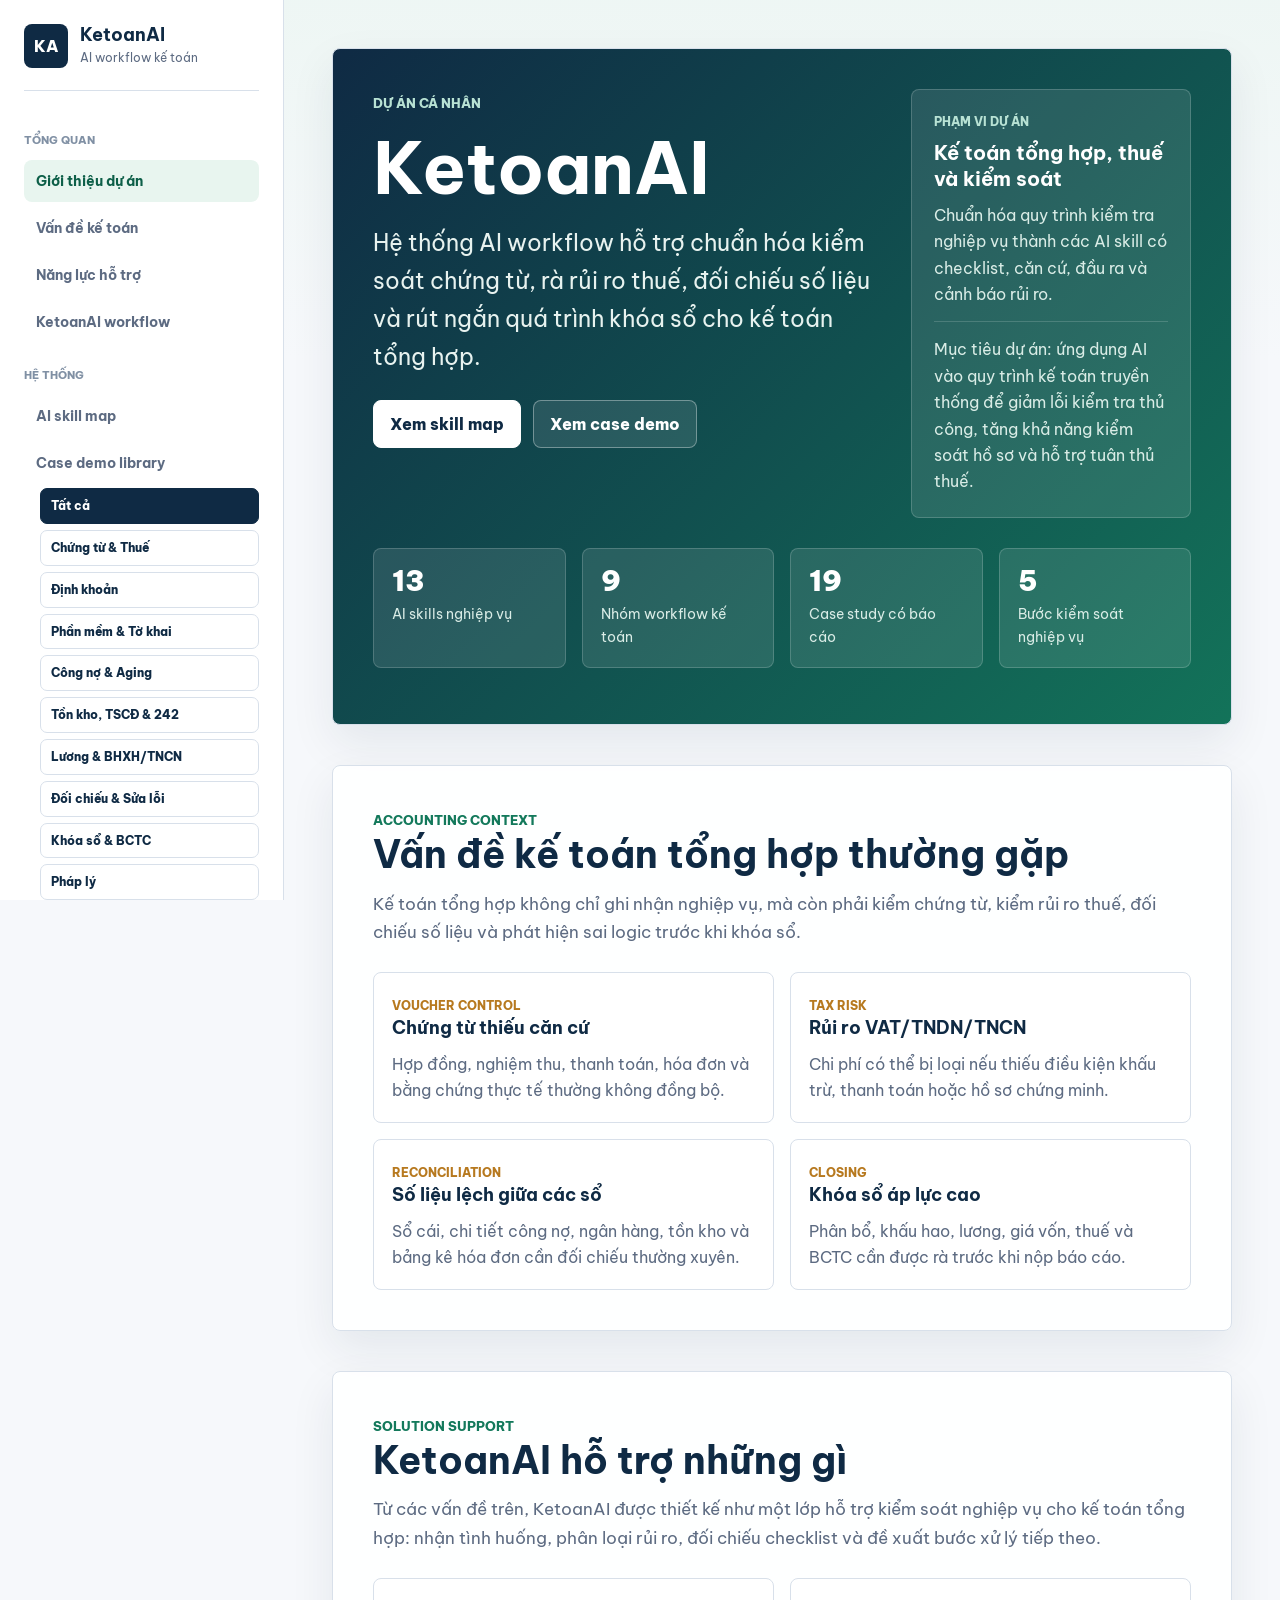
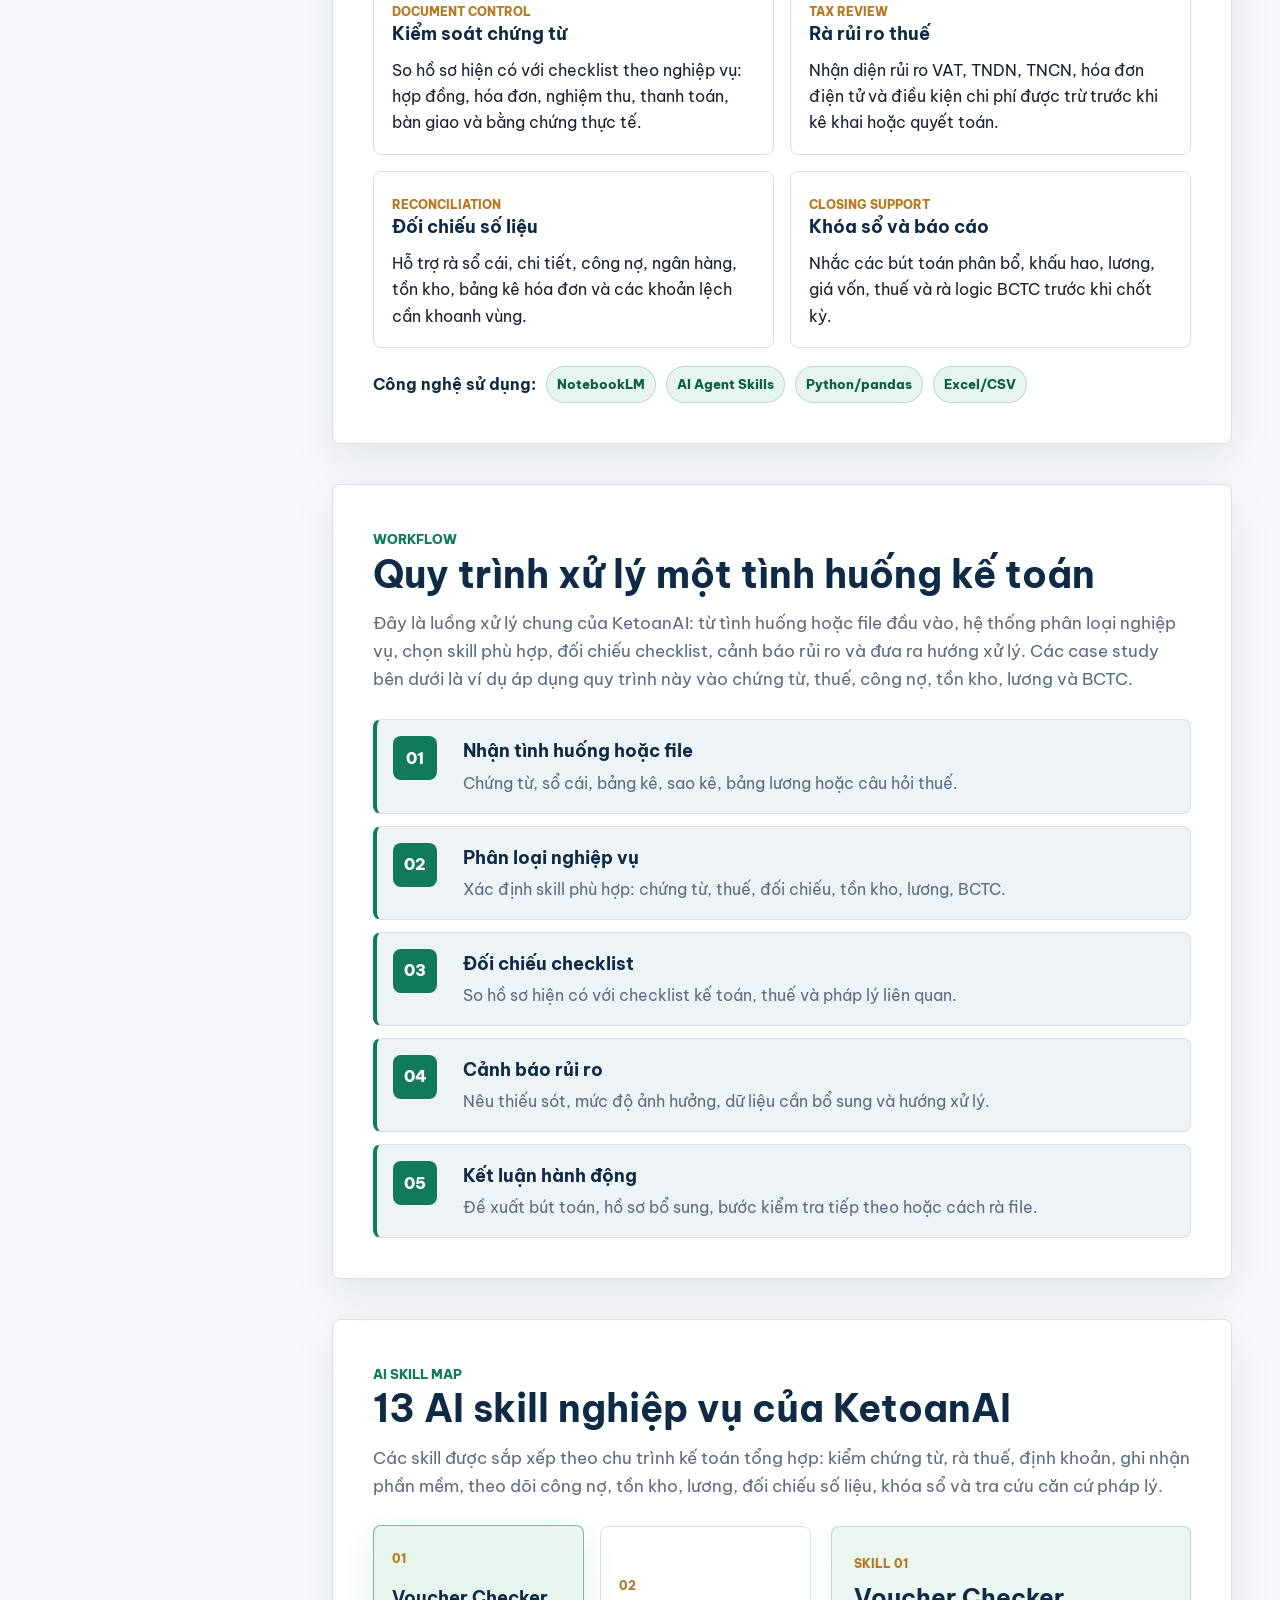
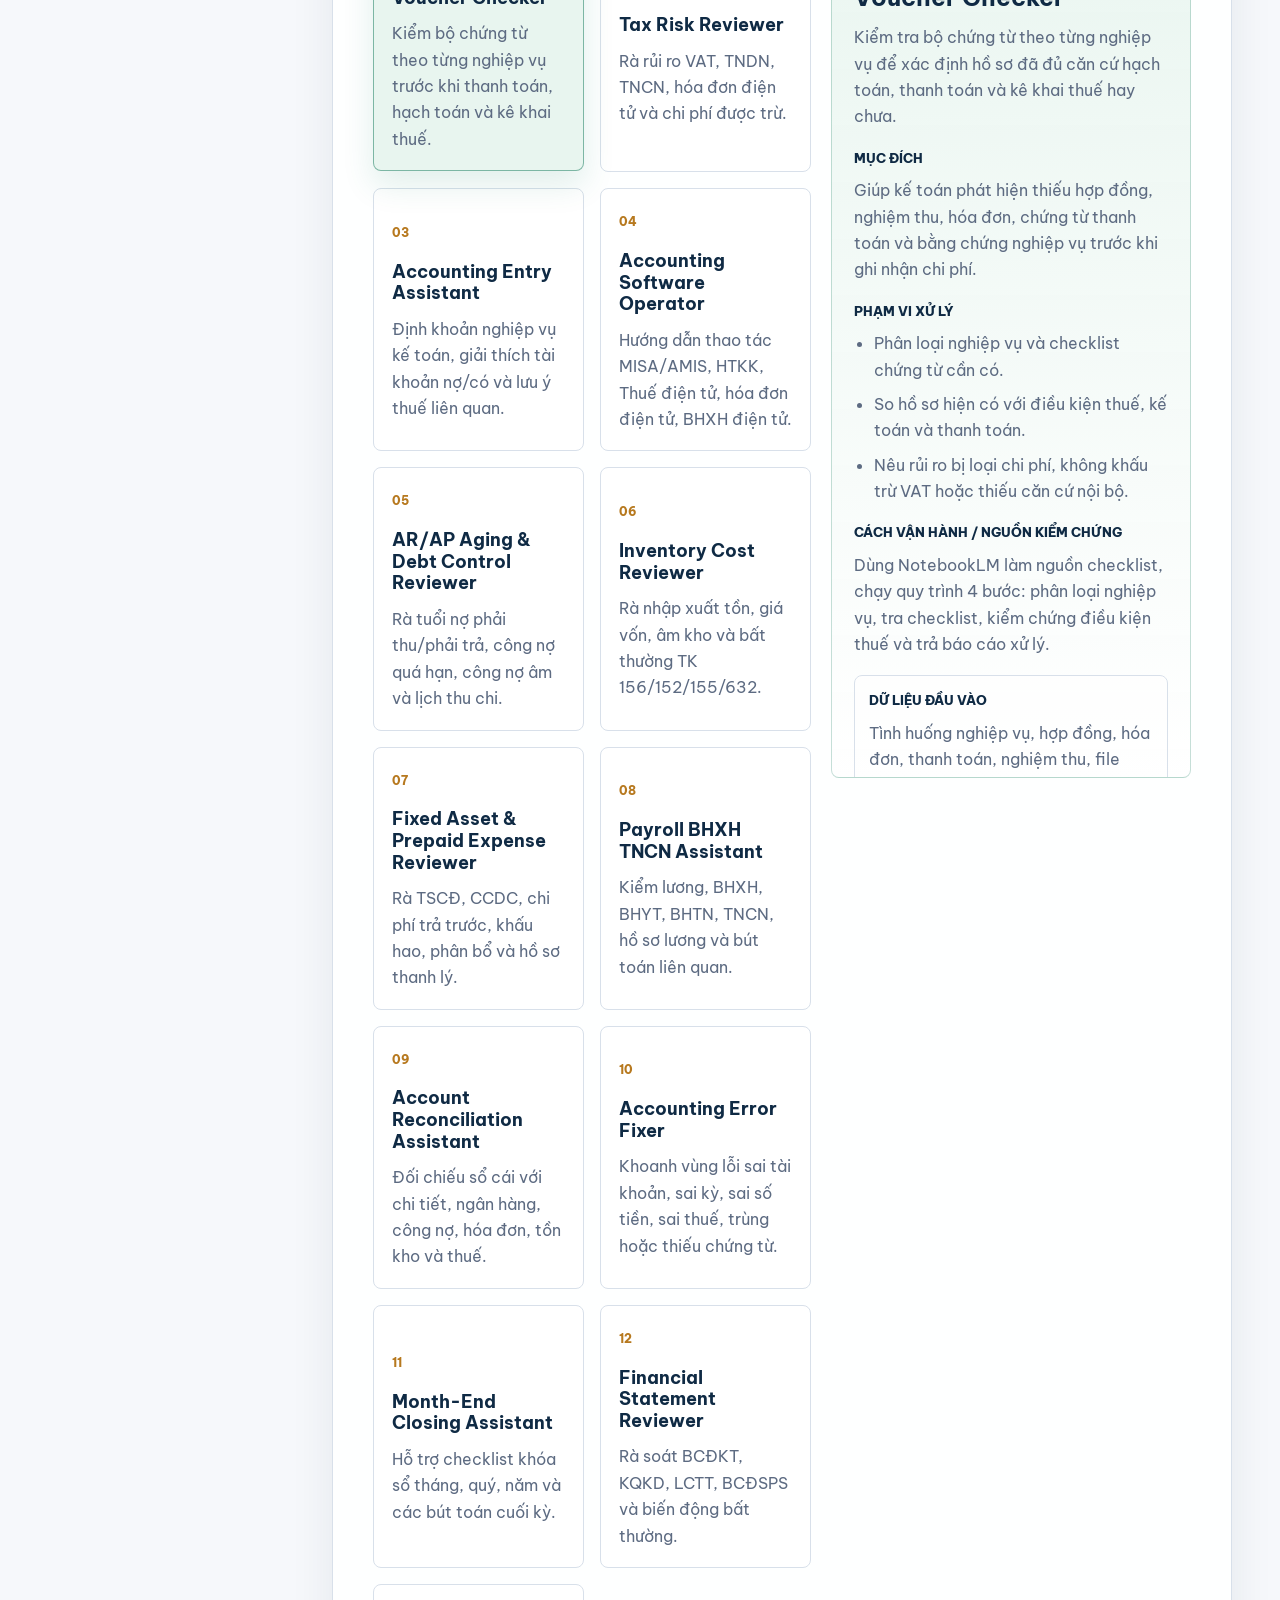
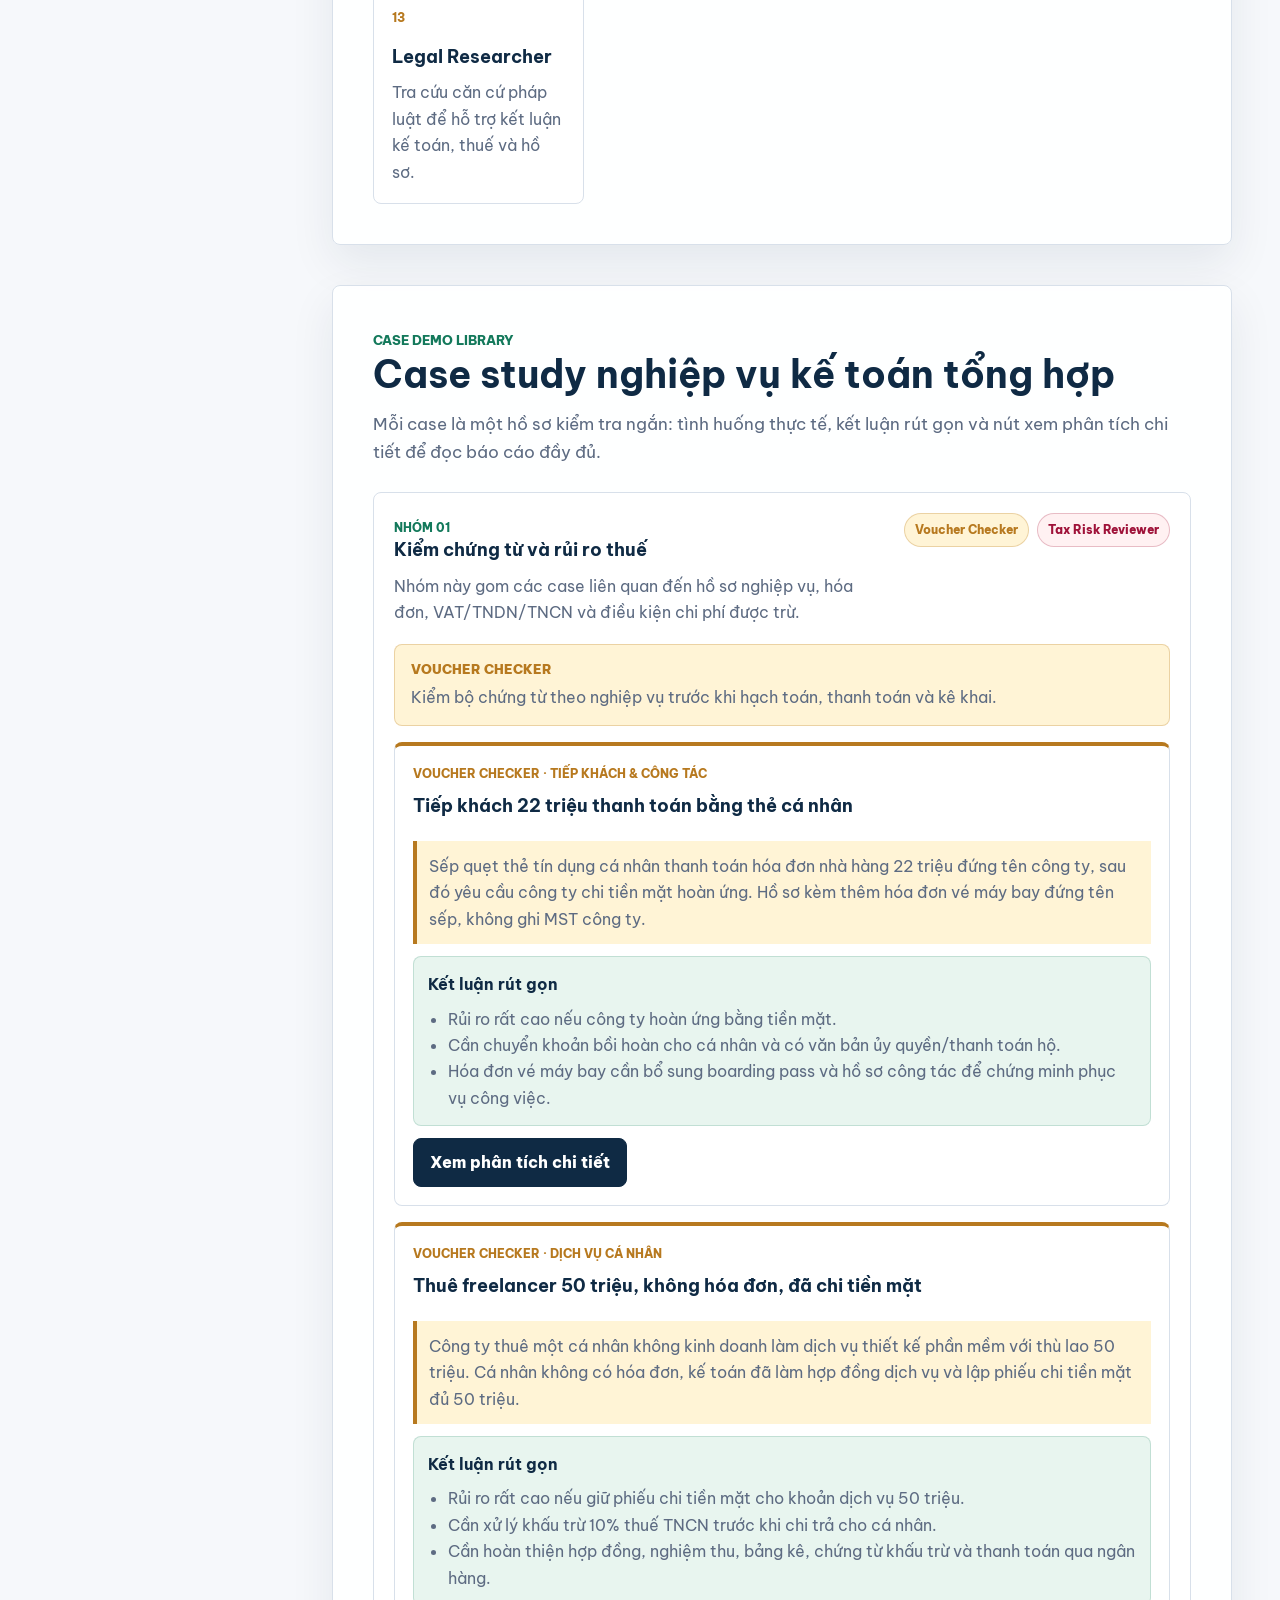
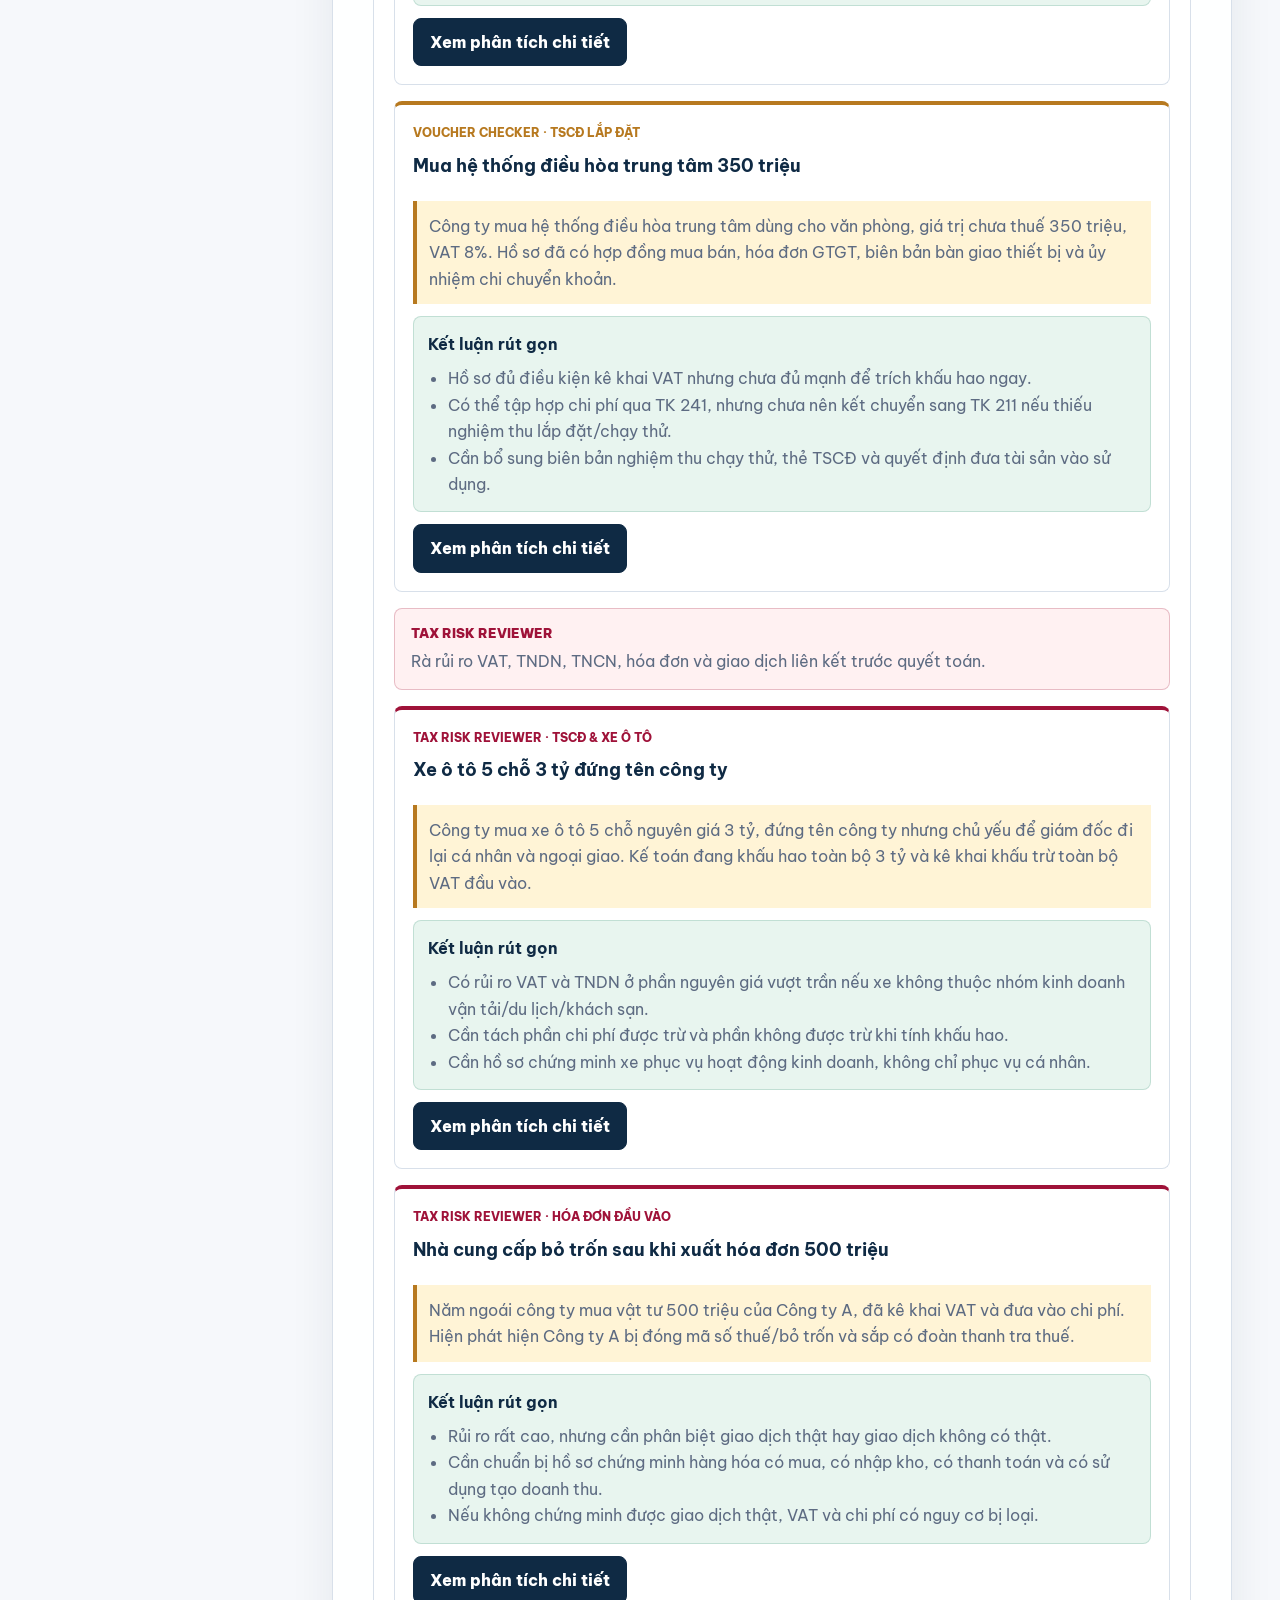
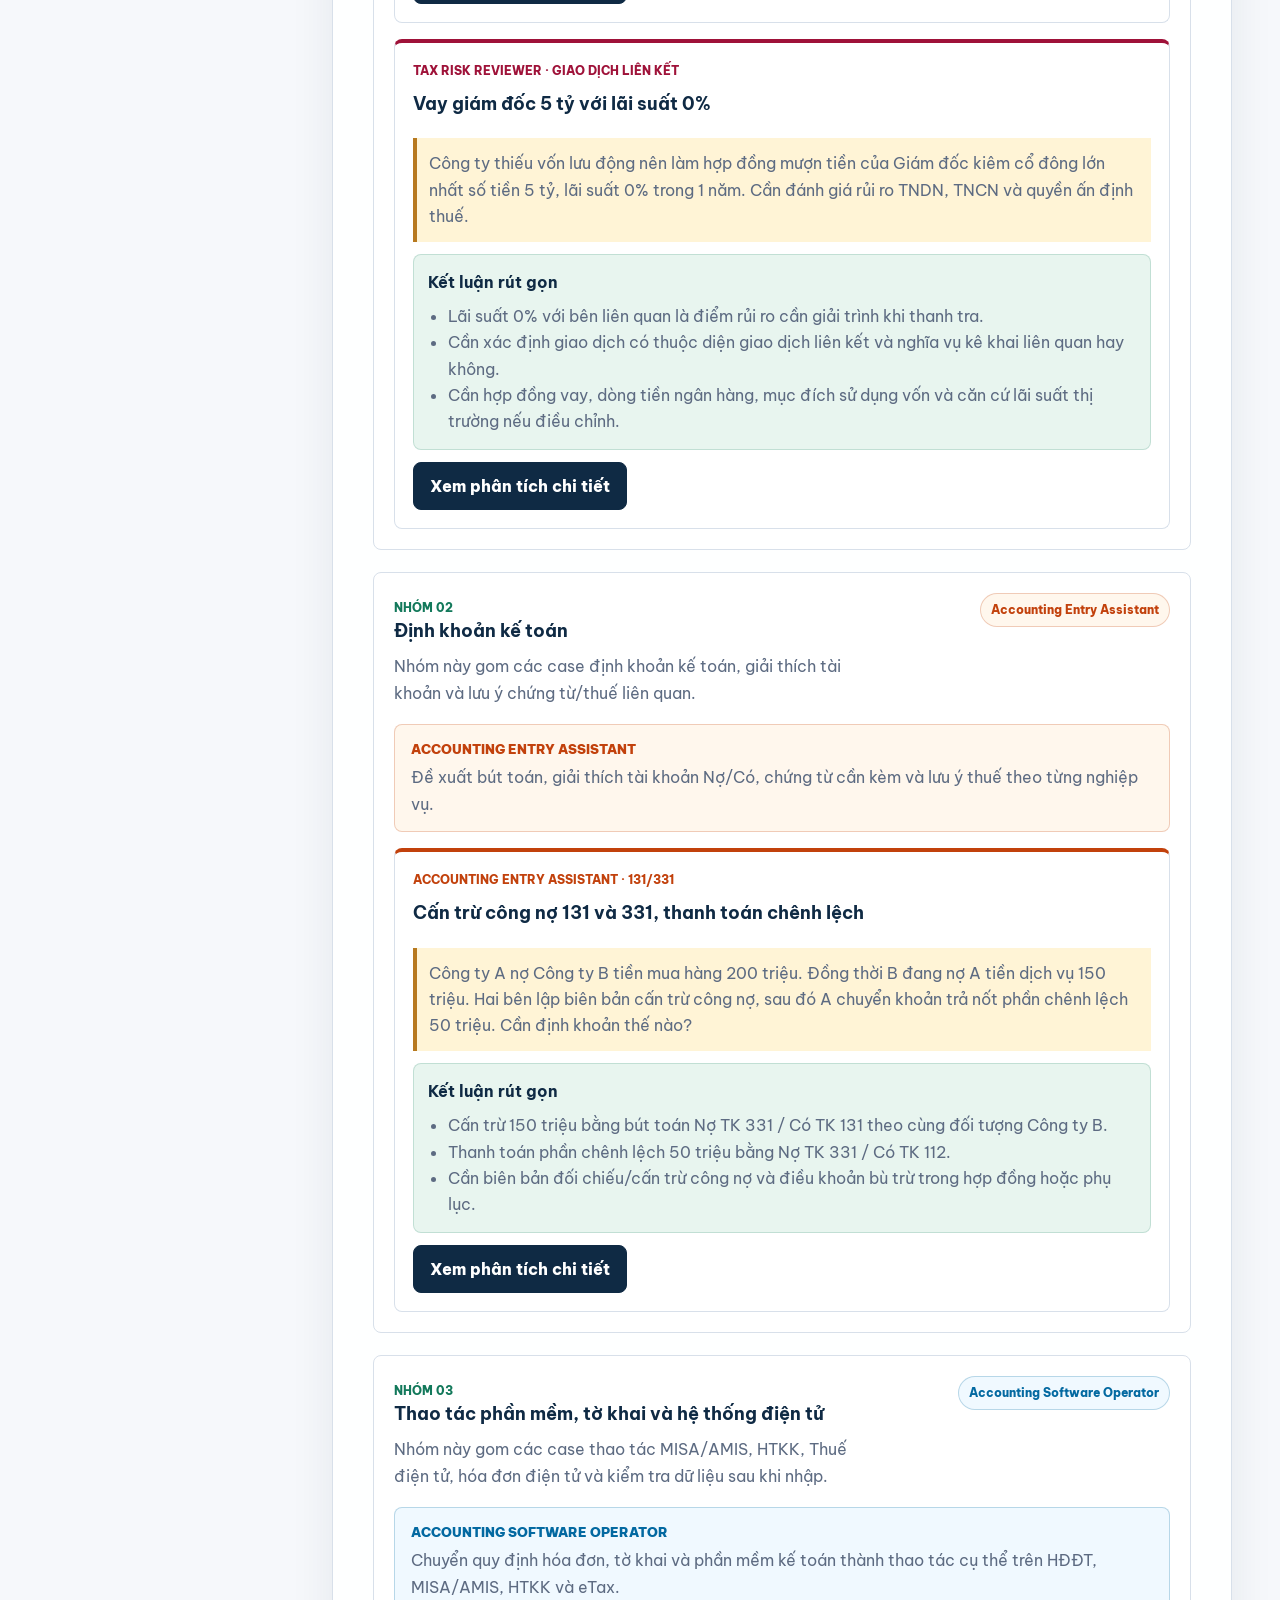
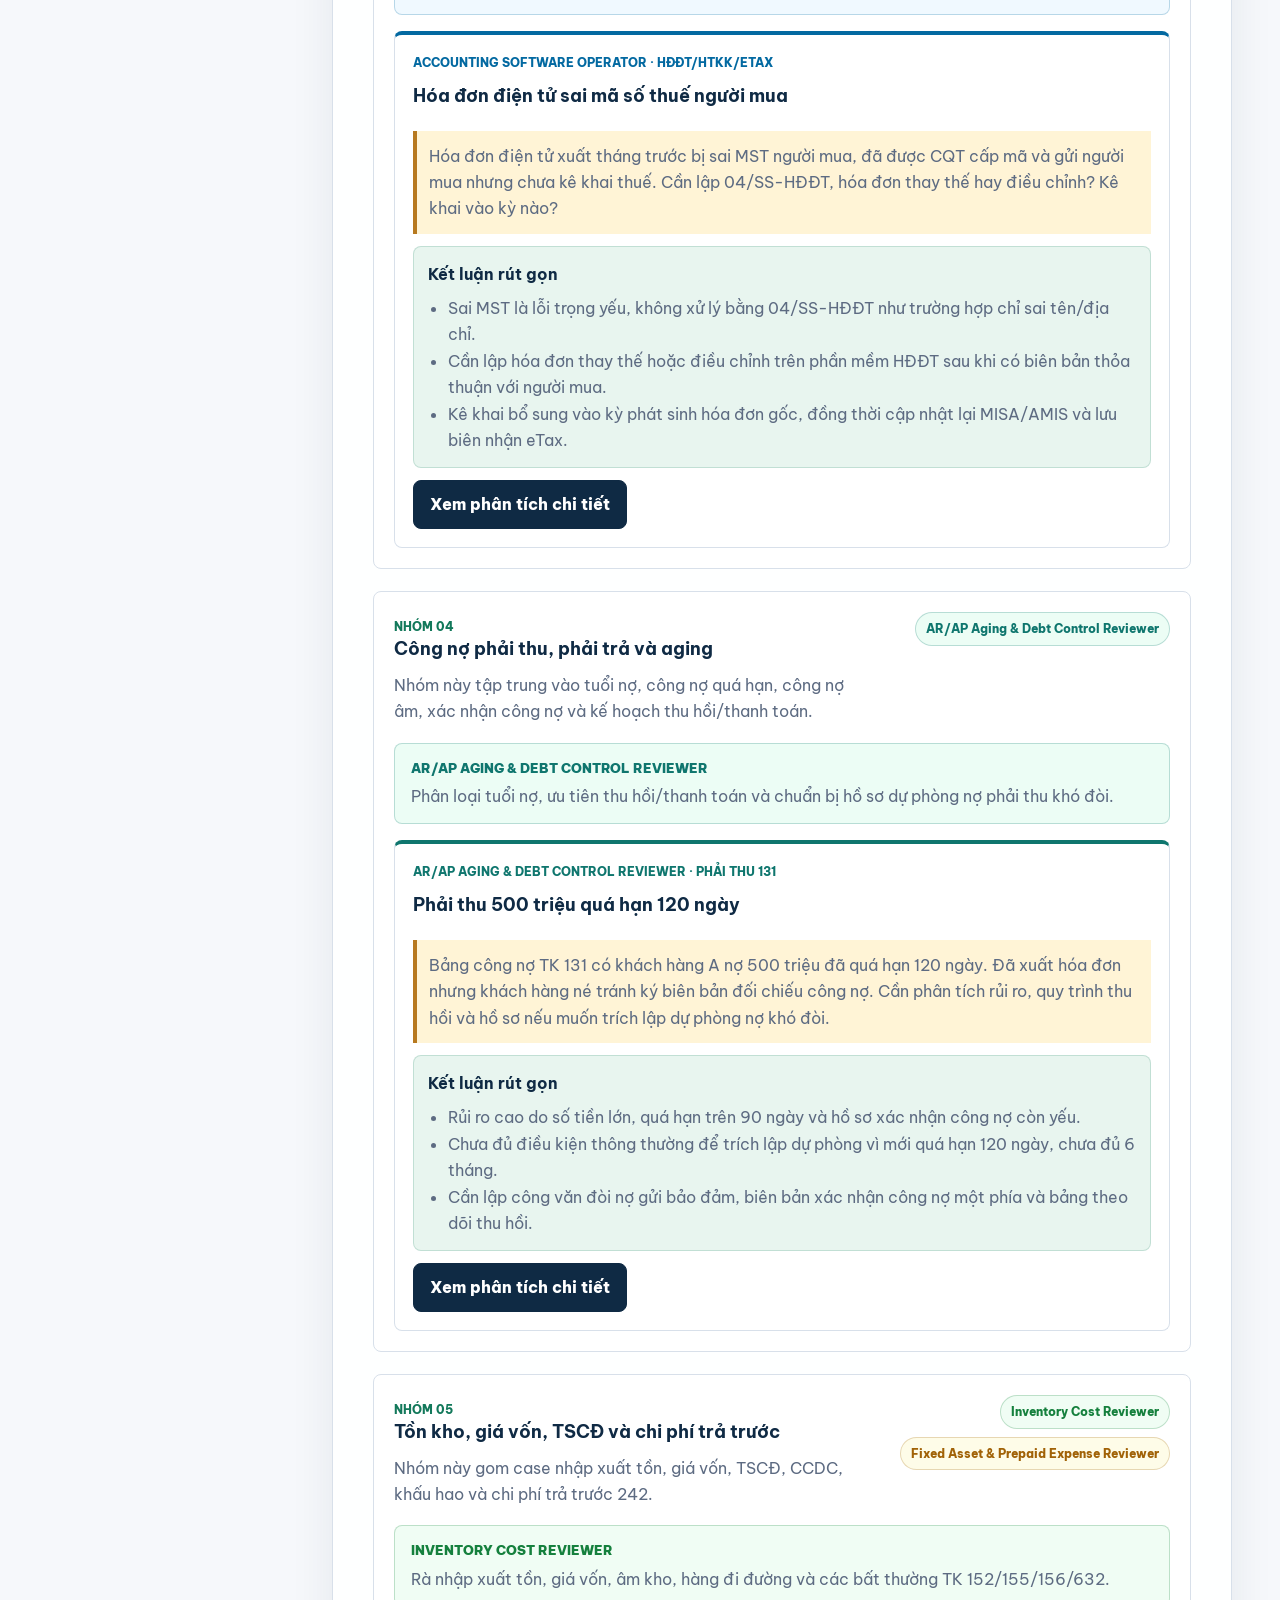
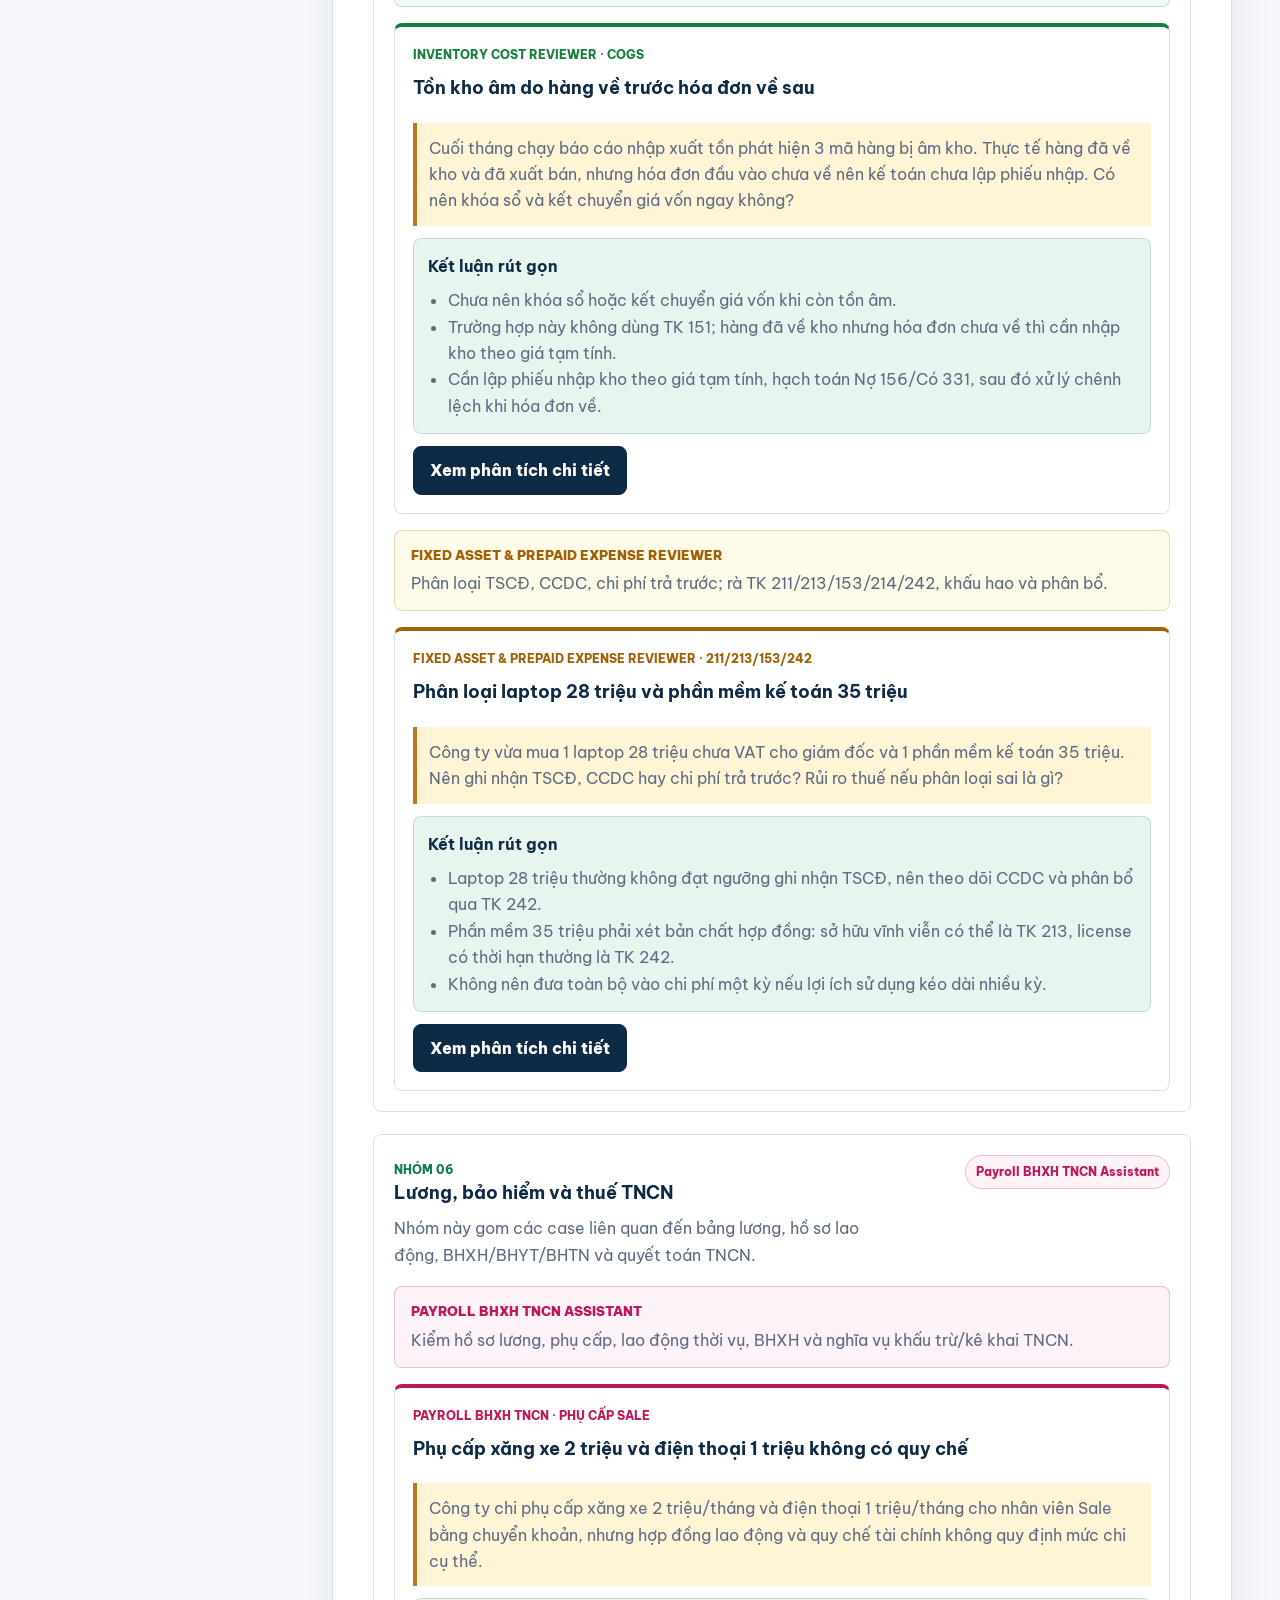
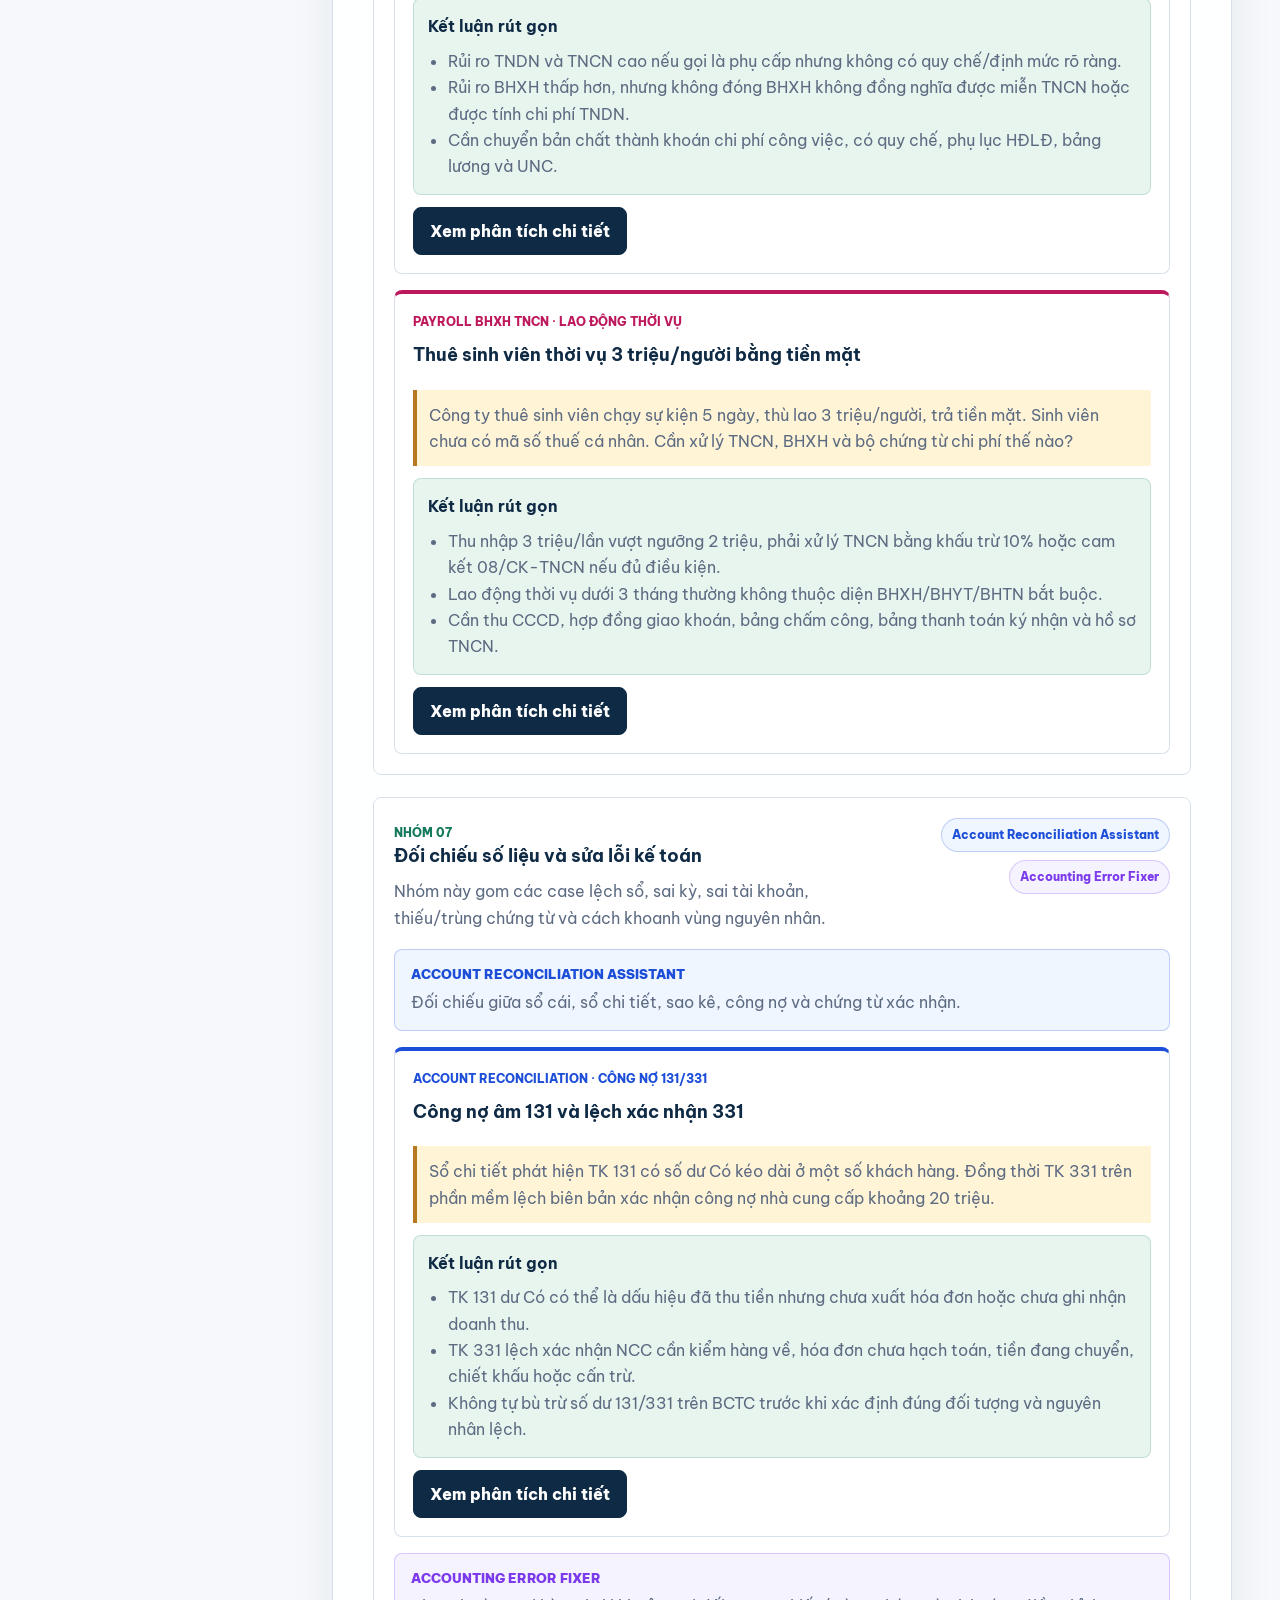
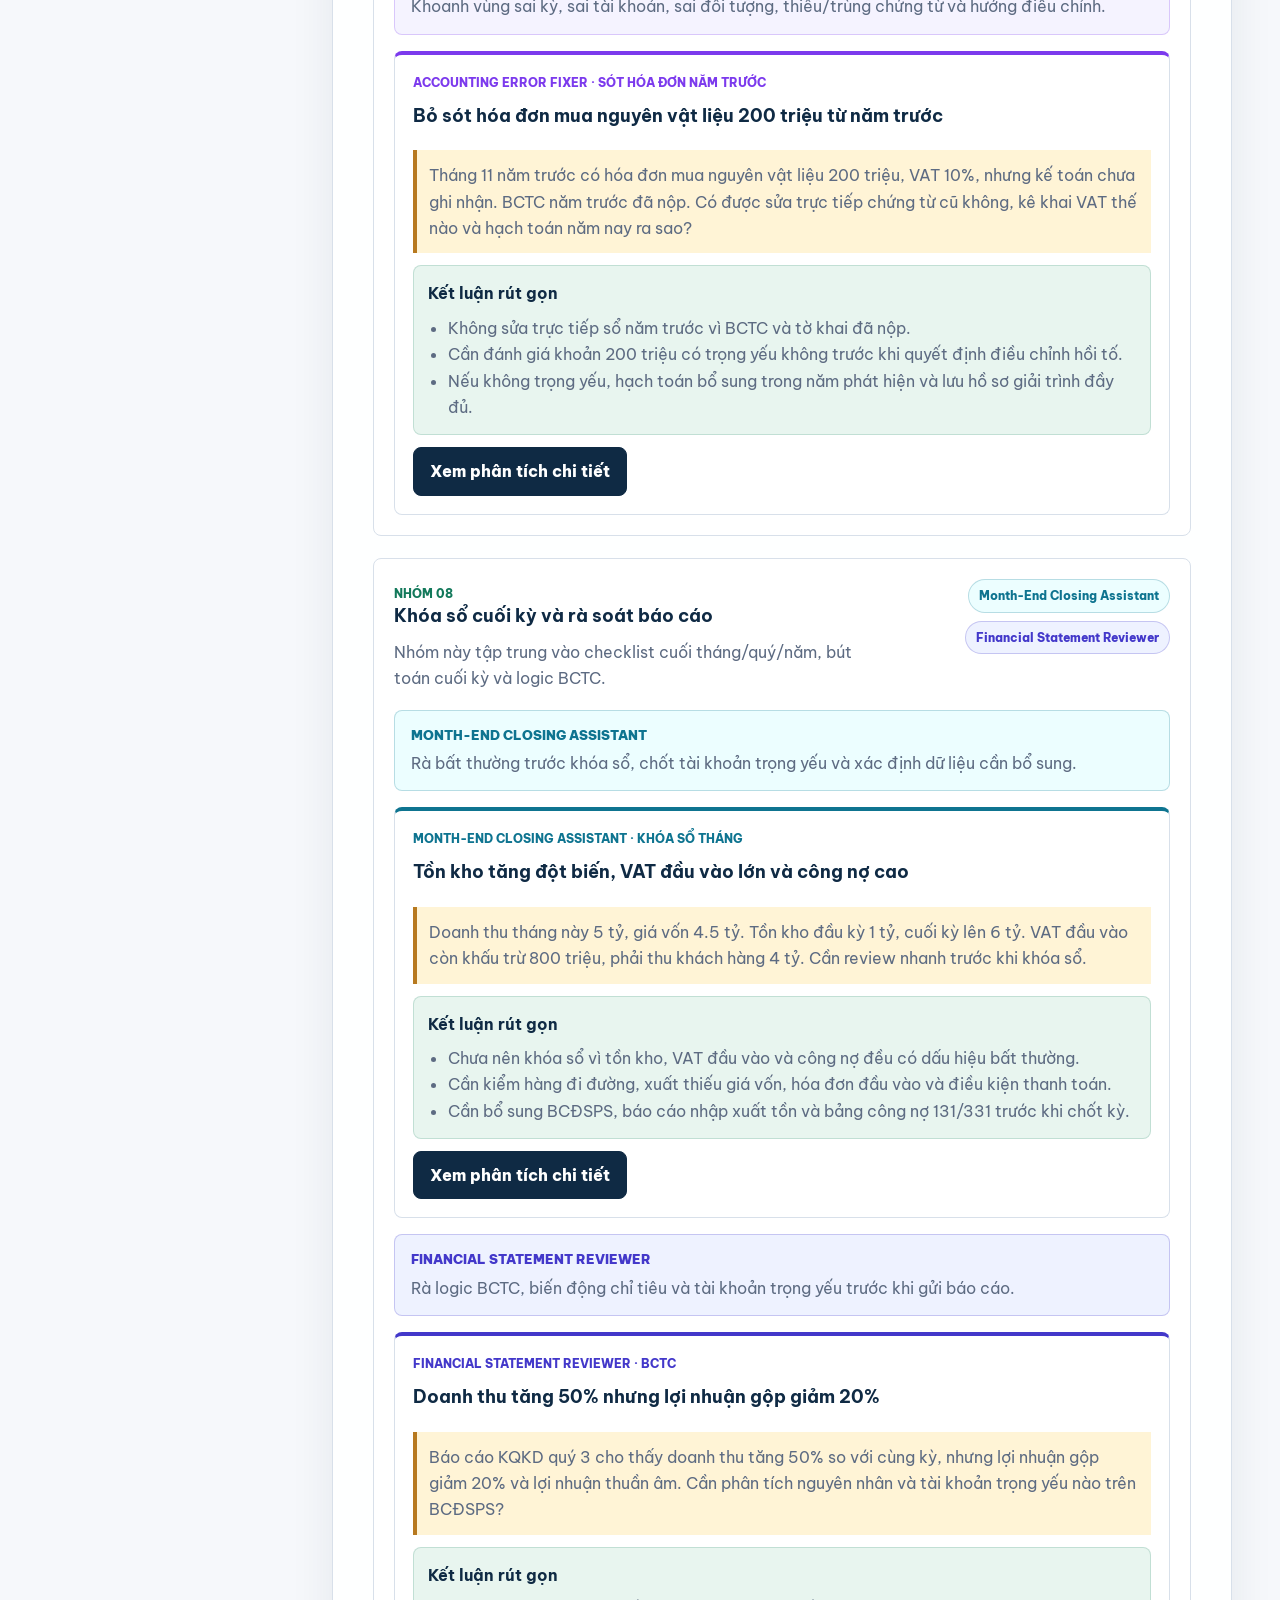
==== index.html @ 092a705c "Add files via upload Publish KetoanAI portfolio" ====
<!doctype html>
<html lang="vi">
  <head>
    <meta charset="utf-8">
    <meta name="viewport" content="width=device-width, initial-scale=1">
    <title>KetoanAI | Trợ lý AI hỗ trợ kế toán tổng hợp</title>
    <meta name="description" content="KetoanAI là dự án portfolio về AI workflow hỗ trợ kế toán tổng hợp, thuế, kiểm soát chứng từ, đối chiếu số liệu và rà soát BCTC.">
    <link rel="preconnect" href="https://fonts.googleapis.com">
    <link rel="preconnect" href="https://fonts.gstatic.com" crossorigin>
    <link href="https://fonts.googleapis.com/css2?family=Be+Vietnam+Pro:wght@400;500;600;700;800&display=swap" rel="stylesheet">
    <link rel="stylesheet" href="assets/css/styles.css?v=20260513-8">
  </head>
  <body>
    <a class="skip-link" href="#main">Bỏ qua điều hướng</a>
    <button class="menu-toggle" type="button" aria-expanded="false" aria-controls="sidebar">
      <span></span>
      <span></span>
      <span></span>
      <span class="sr-only">Mở menu</span>
    </button>

    <aside class="sidebar" id="sidebar">
      <div class="brand">
        <span class="brand-mark">KA</span>
        <div>
          <strong>KetoanAI</strong>
          <span>AI workflow kế toán</span>
        </div>
      </div>

      <nav aria-label="Điều hướng nội dung">
        <p>Tổng Quan</p>
        <a href="#overview">Giới thiệu dự án</a>
        <a href="#problem">Vấn đề kế toán</a>
        <a href="#support">Năng lực hỗ trợ</a>
        <a href="#workflow">KetoanAI workflow</a>
        <p>Hệ Thống</p>
        <a href="#skills">AI skill map</a>
        <a href="#cases">Case demo library</a>
      </nav>

        <div class="sidebar-case-filters" aria-label="Bộ lọc case demo">
          <button class="filter-button active" type="button" data-filter="all">Tất cả</button>
          <button class="filter-button" type="button" data-filter="voucher-tax-control">Chứng từ & Thuế</button>
          <button class="filter-button" type="button" data-filter="exam-thinking-control">Định khoản</button>
          <button class="filter-button" type="button" data-filter="software-filing-control">Phần mềm & Tờ khai</button>
          <button class="filter-button" type="button" data-filter="debt-aging-control">Công nợ & Aging</button>
          <button class="filter-button" type="button" data-filter="inventory-asset-control">Tồn kho, TSCĐ & 242</button>
          <button class="filter-button" type="button" data-filter="payroll-control">Lương & BHXH/TNCN</button>
          <button class="filter-button" type="button" data-filter="reconciliation-error-control">Đối chiếu & Sửa lỗi</button>
          <button class="filter-button" type="button" data-filter="closing-reporting-control">Khóa sổ & BCTC</button>
          <button class="filter-button" type="button" data-filter="legal-control">Pháp lý</button>
        </div>

      <nav aria-label="Điều hướng liên hệ">
        <p>Liên Hệ</p>
        <a href="#contact">Về ứng viên</a>
      </nav>
    </aside>

    <div class="sidebar-overlay" aria-hidden="true"></div>

    <main id="main" class="page-shell">
      <section id="overview" class="section hero-section">
        <div class="hero-layout">
          <div>
            <span class="eyebrow">Dự án cá nhân</span>
            <h1>KetoanAI</h1>
            <p class="hero-copy">Hệ thống AI workflow hỗ trợ chuẩn hóa kiểm soát chứng từ, rà rủi ro thuế, đối chiếu số liệu và rút ngắn quá trình khóa sổ cho kế toán tổng hợp.</p>
            <div class="hero-actions">
              <a class="button primary" href="#skills">Xem skill map</a>
              <a class="button secondary" href="#cases">Xem case demo</a>
            </div>
          </div>
          <div class="hero-panel" aria-label="Thông tin nhanh về KetoanAI">
            <span class="panel-label">Phạm vi dự án</span>
            <strong>Kế toán tổng hợp, thuế và kiểm soát</strong>
            <p>Chuẩn hóa quy trình kiểm tra nghiệp vụ thành các AI skill có checklist, căn cứ, đầu ra và cảnh báo rủi ro.</p>
            <p class="project-goal">Mục tiêu dự án: ứng dụng AI vào quy trình kế toán truyền thống để giảm lỗi kiểm tra thủ công, tăng khả năng kiểm soát hồ sơ và hỗ trợ tuân thủ thuế.</p>
          </div>
        </div>

        <dl class="metric-grid">
          <div>
            <dt>13</dt>
            <dd>AI skills nghiệp vụ</dd>
          </div>
          <div>
            <dt>9</dt>
            <dd>Nhóm workflow kế toán</dd>
          </div>
          <div>
            <dt>19</dt>
            <dd>Case study có báo cáo</dd>
          </div>
          <div>
            <dt>5</dt>
            <dd>Bước kiểm soát nghiệp vụ</dd>
          </div>
        </dl>
      </section>

      <section id="problem" class="section">
        <div class="section-heading">
          <span class="eyebrow">Accounting Context</span>
          <h2>Vấn đề kế toán tổng hợp thường gặp</h2>
          <p>Kế toán tổng hợp không chỉ ghi nhận nghiệp vụ, mà còn phải kiểm chứng từ, kiểm rủi ro thuế, đối chiếu số liệu và phát hiện sai logic trước khi khóa sổ.</p>
        </div>

        <div class="issue-grid">
          <article>
            <span class="card-kicker">Voucher control</span>
            <h3>Chứng từ thiếu căn cứ</h3>
            <p>Hợp đồng, nghiệm thu, thanh toán, hóa đơn và bằng chứng thực tế thường không đồng bộ.</p>
          </article>
          <article>
            <span class="card-kicker">Tax risk</span>
            <h3>Rủi ro VAT/TNDN/TNCN</h3>
            <p>Chi phí có thể bị loại nếu thiếu điều kiện khấu trừ, thanh toán hoặc hồ sơ chứng minh.</p>
          </article>
          <article>
            <span class="card-kicker">Reconciliation</span>
            <h3>Số liệu lệch giữa các sổ</h3>
            <p>Sổ cái, chi tiết công nợ, ngân hàng, tồn kho và bảng kê hóa đơn cần đối chiếu thường xuyên.</p>
          </article>
          <article>
            <span class="card-kicker">Closing</span>
            <h3>Khóa sổ áp lực cao</h3>
            <p>Phân bổ, khấu hao, lương, giá vốn, thuế và BCTC cần được rà trước khi nộp báo cáo.</p>
          </article>
        </div>
      </section>

      <section id="support" class="section">
        <div class="section-heading">
          <span class="eyebrow">Solution Support</span>
          <h2>KetoanAI hỗ trợ những gì</h2>
          <p>Từ các vấn đề trên, KetoanAI được thiết kế như một lớp hỗ trợ kiểm soát nghiệp vụ cho kế toán tổng hợp: nhận tình huống, phân loại rủi ro, đối chiếu checklist và đề xuất bước xử lý tiếp theo.</p>
        </div>

        <div class="support-grid">
          <article>
            <span class="card-kicker">Document control</span>
            <h3>Kiểm soát chứng từ</h3>
            <p>So hồ sơ hiện có với checklist theo nghiệp vụ: hợp đồng, hóa đơn, nghiệm thu, thanh toán, bàn giao và bằng chứng thực tế.</p>
          </article>
          <article>
            <span class="card-kicker">Tax review</span>
            <h3>Rà rủi ro thuế</h3>
            <p>Nhận diện rủi ro VAT, TNDN, TNCN, hóa đơn điện tử và điều kiện chi phí được trừ trước khi kê khai hoặc quyết toán.</p>
          </article>
          <article>
            <span class="card-kicker">Reconciliation</span>
            <h3>Đối chiếu số liệu</h3>
            <p>Hỗ trợ rà sổ cái, chi tiết, công nợ, ngân hàng, tồn kho, bảng kê hóa đơn và các khoản lệch cần khoanh vùng.</p>
          </article>
          <article>
            <span class="card-kicker">Closing support</span>
            <h3>Khóa sổ và báo cáo</h3>
            <p>Nhắc các bút toán phân bổ, khấu hao, lương, giá vốn, thuế và rà logic BCTC trước khi chốt kỳ.</p>
          </article>
        </div>

        <div class="support-tooling" aria-label="Công nghệ sử dụng của KetoanAI">
          <strong>Công nghệ sử dụng:</strong>
          <span>NotebookLM</span>
          <span>AI Agent Skills</span>
          <span>Python/pandas</span>
          <span>Excel/CSV</span>
        </div>
      </section>

      <section id="workflow" class="section">
        <div class="section-heading">
          <span class="eyebrow">Workflow</span>
          <h2>Quy trình xử lý một tình huống kế toán</h2>
          <p>Đây là luồng xử lý chung của KetoanAI: từ tình huống hoặc file đầu vào, hệ thống phân loại nghiệp vụ, chọn skill phù hợp, đối chiếu checklist, cảnh báo rủi ro và đưa ra hướng xử lý. Các case study bên dưới là ví dụ áp dụng quy trình này vào chứng từ, thuế, công nợ, tồn kho, lương và BCTC.</p>
        </div>

        <ol class="workflow-list">
          <li>
            <span class="step-index">01</span>
            <div>
              <strong>Nhận tình huống hoặc file</strong>
              <span>Chứng từ, sổ cái, bảng kê, sao kê, bảng lương hoặc câu hỏi thuế.</span>
            </div>
          </li>
          <li>
            <span class="step-index">02</span>
            <div>
              <strong>Phân loại nghiệp vụ</strong>
              <span>Xác định skill phù hợp: chứng từ, thuế, đối chiếu, tồn kho, lương, BCTC.</span>
            </div>
          </li>
          <li>
            <span class="step-index">03</span>
            <div>
              <strong>Đối chiếu checklist</strong>
              <span>So hồ sơ hiện có với checklist kế toán, thuế và pháp lý liên quan.</span>
            </div>
          </li>
          <li>
            <span class="step-index">04</span>
            <div>
              <strong>Cảnh báo rủi ro</strong>
              <span>Nêu thiếu sót, mức độ ảnh hưởng, dữ liệu cần bổ sung và hướng xử lý.</span>
            </div>
          </li>
          <li>
            <span class="step-index">05</span>
            <div>
              <strong>Kết luận hành động</strong>
              <span>Đề xuất bút toán, hồ sơ bổ sung, bước kiểm tra tiếp theo hoặc cách rà file.</span>
            </div>
          </li>
        </ol>
      </section>

      <section id="skills" class="section">
        <div class="section-heading">
          <span class="eyebrow">AI Skill Map</span>
          <h2>13 AI skill nghiệp vụ của KetoanAI</h2>
          <p>Các skill được sắp xếp theo chu trình kế toán tổng hợp: kiểm chứng từ, rà thuế, định khoản, ghi nhận phần mềm, theo dõi công nợ, tồn kho, lương, đối chiếu số liệu, khóa sổ và tra cứu căn cứ pháp lý.</p>
        </div>

        <div class="skill-layout">
          <div class="skill-grid" aria-label="Danh sách skill KetoanAI">
            <button class="skill-card active" type="button" data-skill-id="voucher-checker" aria-selected="true"><span>01</span><h3>Voucher Checker</h3><p>Kiểm bộ chứng từ theo từng nghiệp vụ trước khi thanh toán, hạch toán và kê khai thuế.</p></button>
            <button class="skill-card" type="button" data-skill-id="tax-risk-reviewer" aria-selected="false"><span>02</span><h3>Tax Risk Reviewer</h3><p>Rà rủi ro VAT, TNDN, TNCN, hóa đơn điện tử và chi phí được trừ.</p></button>
            <button class="skill-card" type="button" data-skill-id="accounting-entry-assistant" aria-selected="false"><span>03</span><h3>Accounting Entry Assistant</h3><p>Định khoản nghiệp vụ kế toán, giải thích tài khoản nợ/có và lưu ý thuế liên quan.</p></button>
            <button class="skill-card" type="button" data-skill-id="accounting-software-operator" aria-selected="false"><span>04</span><h3>Accounting Software Operator</h3><p>Hướng dẫn thao tác MISA/AMIS, HTKK, Thuế điện tử, hóa đơn điện tử, BHXH điện tử.</p></button>
            <button class="skill-card" type="button" data-skill-id="ar-ap-aging-debt-control-reviewer" aria-selected="false"><span>05</span><h3>AR/AP Aging & Debt Control Reviewer</h3><p>Rà tuổi nợ phải thu/phải trả, công nợ quá hạn, công nợ âm và lịch thu chi.</p></button>
            <button class="skill-card" type="button" data-skill-id="inventory-cost-reviewer" aria-selected="false"><span>06</span><h3>Inventory Cost Reviewer</h3><p>Rà nhập xuất tồn, giá vốn, âm kho và bất thường TK 156/152/155/632.</p></button>
            <button class="skill-card" type="button" data-skill-id="fixed-asset-prepaid-expense-reviewer" aria-selected="false"><span>07</span><h3>Fixed Asset & Prepaid Expense Reviewer</h3><p>Rà TSCĐ, CCDC, chi phí trả trước, khấu hao, phân bổ và hồ sơ thanh lý.</p></button>
            <button class="skill-card" type="button" data-skill-id="payroll-bhxh-tncn-assistant" aria-selected="false"><span>08</span><h3>Payroll BHXH TNCN Assistant</h3><p>Kiểm lương, BHXH, BHYT, BHTN, TNCN, hồ sơ lương và bút toán liên quan.</p></button>
            <button class="skill-card" type="button" data-skill-id="account-reconciliation-assistant" aria-selected="false"><span>09</span><h3>Account Reconciliation Assistant</h3><p>Đối chiếu sổ cái với chi tiết, ngân hàng, công nợ, hóa đơn, tồn kho và thuế.</p></button>
            <button class="skill-card" type="button" data-skill-id="accounting-error-fixer" aria-selected="false"><span>10</span><h3>Accounting Error Fixer</h3><p>Khoanh vùng lỗi sai tài khoản, sai kỳ, sai số tiền, sai thuế, trùng hoặc thiếu chứng từ.</p></button>
            <button class="skill-card" type="button" data-skill-id="month-end-closing-assistant" aria-selected="false"><span>11</span><h3>Month-End Closing Assistant</h3><p>Hỗ trợ checklist khóa sổ tháng, quý, năm và các bút toán cuối kỳ.</p></button>
            <button class="skill-card" type="button" data-skill-id="financial-statement-reviewer" aria-selected="false"><span>12</span><h3>Financial Statement Reviewer</h3><p>Rà soát BCĐKT, KQKD, LCTT, BCĐSPS và biến động bất thường.</p></button>
            <button class="skill-card" type="button" data-skill-id="legal-researcher" aria-selected="false"><span>13</span><h3>Legal Researcher</h3><p>Tra cứu căn cứ pháp luật để hỗ trợ kết luận kế toán, thuế và hồ sơ.</p></button>
          </div>

          <aside class="skill-detail-panel" aria-live="polite" aria-label="Thông tin chi tiết skill đang chọn">
            <span class="detail-kicker" id="skill-detail-kicker">Skill 01</span>
            <h3 id="skill-detail-title">Voucher Checker</h3>
            <p id="skill-detail-intro">Kiểm tra bộ chứng từ theo từng nghiệp vụ để xác định hồ sơ đã đủ căn cứ hạch toán, thanh toán và kê khai thuế hay chưa.</p>

            <div class="detail-block">
              <h4>Mục đích</h4>
              <p id="skill-detail-purpose">Giúp kế toán phát hiện thiếu hợp đồng, nghiệm thu, hóa đơn, chứng từ thanh toán và bằng chứng nghiệp vụ trước khi ghi nhận chi phí.</p>
            </div>

            <div class="detail-block">
              <h4>Phạm vi xử lý</h4>
              <ul id="skill-detail-actions">
                <li>Phân loại nghiệp vụ và checklist chứng từ cần có.</li>
                <li>So hồ sơ hiện có với điều kiện thuế, kế toán và thanh toán.</li>
                <li>Nêu rủi ro bị loại chi phí, không khấu trừ VAT hoặc thiếu căn cứ nội bộ.</li>
              </ul>
            </div>

            <div class="detail-block">
              <h4>Cách vận hành / nguồn kiểm chứng</h4>
              <p id="skill-detail-method">Dùng NotebookLM làm nguồn checklist, chạy quy trình 4 bước: phân loại nghiệp vụ, tra checklist, kiểm chứng điều kiện thuế và trả báo cáo xử lý.</p>
            </div>

            <div class="detail-grid">
              <div>
                <h4>Dữ liệu đầu vào</h4>
                <p id="skill-detail-input">Tình huống nghiệp vụ, hợp đồng, hóa đơn, thanh toán, nghiệm thu, file chứng từ.</p>
              </div>
              <div>
                <h4>Kết quả đầu ra</h4>
                <p id="skill-detail-output">Kết luận đủ/thiếu hồ sơ, rủi ro chính và chứng từ cần bổ sung.</p>
              </div>
            </div>

            <div class="detail-example">
              <h4>Ví dụ tình huống</h4>
              <p id="skill-detail-example">Dịch vụ marketing 55 triệu có hóa đơn và chuyển khoản nhưng thiếu biên bản nghiệm thu.</p>
            </div>
          </aside>
        </div>
      </section>

      <section id="cases" class="section">
        <div class="section-heading">
          <span class="eyebrow">Case Demo Library</span>
          <h2>Case study nghiệp vụ kế toán tổng hợp</h2>
          <p>Mỗi case là một hồ sơ kiểm tra ngắn: tình huống thực tế, kết luận rút gọn và nút xem phân tích chi tiết để đọc báo cáo đầy đủ.</p>
        </div>

        <div class="case-library-layout">
          <div class="case-group-list">
          <section class="case-group" data-case-group="voucher-tax-control">
            <div class="case-group-header">
              <div>
                <span class="case-group-index">Nhóm 01</span>
                <h3>Kiểm chứng từ và rủi ro thuế</h3>
                <p>Nhóm này gom các case liên quan đến hồ sơ nghiệp vụ, hóa đơn, VAT/TNDN/TNCN và điều kiện chi phí được trừ.</p>
              </div>
              <div class="case-skill-list">
                <span class="skill-pill-voucher">Voucher Checker</span>
                <span class="skill-pill-tax">Tax Risk Reviewer</span>
              </div>
            </div>

            <div class="case-grid">
              <div class="case-subgroup-heading skill-section-voucher">
                <span>Voucher Checker</span>
                <p>Kiểm bộ chứng từ theo nghiệp vụ trước khi hạch toán, thanh toán và kê khai.</p>
              </div>

              <article class="case-card featured-case" data-case-id="voucher-entertainment-card-22m">
                <div class="case-meta">Voucher Checker · Tiếp khách & công tác</div>
                <h3>Tiếp khách 22 triệu thanh toán bằng thẻ cá nhân</h3>
                <p class="case-question">Sếp quẹt thẻ tín dụng cá nhân thanh toán hóa đơn nhà hàng 22 triệu đứng tên công ty, sau đó yêu cầu công ty chi tiền mặt hoàn ứng. Hồ sơ kèm thêm hóa đơn vé máy bay đứng tên sếp, không ghi MST công ty.</p>
                <div class="case-summary">
                  <strong>Kết luận rút gọn</strong>
                  <ul>
                    <li>Rủi ro rất cao nếu công ty hoàn ứng bằng tiền mặt.</li>
                    <li>Cần chuyển khoản bồi hoàn cho cá nhân và có văn bản ủy quyền/thanh toán hộ.</li>
                    <li>Hóa đơn vé máy bay cần bổ sung boarding pass và hồ sơ công tác để chứng minh phục vụ công việc.</li>
                  </ul>
                </div>
                <button class="case-report-toggle" type="button" aria-expanded="false" aria-controls="voucher-entertainment-card-22m-report">
                  Xem phân tích chi tiết
                </button>

                <div class="case-full-report" id="voucher-entertainment-card-22m-report" hidden>
                  <h4>KẾT LUẬN NHANH</h4>
                  <ul>
                    <li><strong>Mức độ an toàn:</strong> Rất thấp nếu xử lý hoàn ứng bằng tiền mặt.</li>
                    <li><strong>Có nên hạch toán ngay không:</strong> Chưa nên chốt hồ sơ cho tới khi đủ chứng từ thanh toán hộ và hồ sơ công tác.</li>
                    <li><strong>Có nên chi tiền mặt hoàn ứng không:</strong> Không. Khoản bồi hoàn nên đi qua ngân hàng để bảo vệ điều kiện chi phí và VAT.</li>
                    <li><strong>Điểm cần xử lý gấp:</strong> Lập hồ sơ ủy quyền/thanh toán hộ, chuyển khoản bồi hoàn, bổ sung boarding pass và chứng từ công tác.</li>
                  </ul>

                  <h4>TÓM TẮT NGHIỆP VỤ</h4>
                  <div class="report-facts">
                    <span>Loại nghiệp vụ: Tiếp khách và công tác phí</span>
                    <span>Giá trị hóa đơn nhà hàng: 22.000.000 VNĐ</span>
                    <span>Thanh toán ban đầu: Thẻ tín dụng cá nhân của sếp</span>
                    <span>Yêu cầu hiện tại: Công ty hoàn ứng bằng tiền mặt</span>
                  </div>

                  <h4>BỘ CHỨNG TỪ CẦN CÓ</h4>
                  <div class="report-table-wrap">
                    <table class="report-table">
                      <thead>
                        <tr>
                          <th>Chứng từ</th>
                          <th>Mục đích kiểm soát</th>
                          <th>Tình trạng</th>
                        </tr>
                      </thead>
                      <tbody>
                        <tr>
                          <td>Hóa đơn GTGT nhà hàng</td>
                          <td>Căn cứ ghi nhận chi phí tiếp khách.</td>
                          <td><span class="status-ok">Đã có</span></td>
                        </tr>
                        <tr>
                          <td>Sao kê/thẻ cá nhân chứng minh đã thanh toán</td>
                          <td>Chứng minh người lao động đã chi hộ công ty.</td>
                          <td><span class="status-risk">Cần bổ sung</span></td>
                        </tr>
                        <tr>
                          <td>Quyết định/ủy quyền thanh toán hộ</td>
                          <td>Làm rõ việc công ty cho phép cá nhân chi hộ.</td>
                          <td><span class="status-risk">Cần bổ sung</span></td>
                        </tr>
                        <tr>
                          <td>Ủy nhiệm chi công ty bồi hoàn cho cá nhân</td>
                          <td>Thay phiếu chi tiền mặt để bảo vệ điều kiện thanh toán.</td>
                          <td><span class="status-risk">Chưa đạt nếu chi tiền mặt</span></td>
                        </tr>
                        <tr>
                          <td>Boarding pass và quyết định công tác</td>
                          <td>Chứng minh vé máy bay phục vụ chuyến công tác thực tế.</td>
                          <td><span class="status-risk">Cần bổ sung</span></td>
                        </tr>
                      </tbody>
                    </table>
                  </div>

                  <h4>RỦI RO VAT, TNDN VÀ HỒ SƠ</h4>
                  <ol>
                    <li><strong>Rủi ro thanh toán tiền mặt:</strong> Nếu hóa đơn giá trị lớn nhưng công ty hoàn ứng bằng tiền mặt, hồ sơ yếu ở điều kiện thanh toán không dùng tiền mặt.</li>
                    <li><strong>Rủi ro bản chất nghiệp vụ:</strong> Cần chứng minh đây là khoản tiếp khách/công tác phục vụ hoạt động kinh doanh, không phải chi cá nhân.</li>
                    <li><strong>Rủi ro vé máy bay:</strong> Hóa đơn vé bay đứng tên cá nhân cần kèm boarding pass, quyết định công tác và lịch trình để chứng minh phát sinh thực tế.</li>
                  </ol>

                  <h4>HƯỚNG XỬ LÝ ĐỀ XUẤT</h4>
                  <ol>
                    <li>Không lập phiếu chi tiền mặt hoàn ứng cho hóa đơn 22 triệu.</li>
                    <li>Lập giấy đề nghị thanh toán kèm sao kê thẻ cá nhân và quyết định/ủy quyền thanh toán hộ.</li>
                    <li>Công ty chuyển khoản bồi hoàn đúng số tiền cho cá nhân, lưu UNC và giấy báo Nợ ngân hàng.</li>
                    <li>Bổ sung quyết định công tác, lịch trình, boarding pass và tài liệu chứng minh mục đích tiếp khách.</li>
                  </ol>

                  <h4>CĂN CỨ PHÁP LÝ TỪ NOTEBOOKLM</h4>
                  <div class="report-note">
                    <ul>
                      <li><strong>Điểm i khoản 2 Điều 26 Nghị định 181/2025/NĐ-CP:</strong> khoản chi do người lao động thanh toán bằng thẻ cá nhân chỉ đủ điều kiện khấu trừ VAT khi công ty thanh toán lại bằng hình thức không dùng tiền mặt.</li>
                      <li><strong>Điểm c2 khoản 1 Điều 9 Nghị định 320/2025/NĐ-CP:</strong> khoản chi do người lao động thanh toán hộ chỉ được tính hợp lệ khi có hồ sơ ủy quyền/quy chế và công ty thanh toán lại phù hợp.</li>
                    </ul>
                  </div>
                </div>
              </article>

              <article class="case-card featured-case" data-case-id="voucher-freelancer-cash-50m">
                <div class="case-meta">Voucher Checker · Dịch vụ cá nhân</div>
                <h3>Thuê freelancer 50 triệu, không hóa đơn, đã chi tiền mặt</h3>
                <p class="case-question">Công ty thuê một cá nhân không kinh doanh làm dịch vụ thiết kế phần mềm với thù lao 50 triệu. Cá nhân không có hóa đơn, kế toán đã làm hợp đồng dịch vụ và lập phiếu chi tiền mặt đủ 50 triệu.</p>
                <div class="case-summary">
                  <strong>Kết luận rút gọn</strong>
                  <ul>
                    <li>Rủi ro rất cao nếu giữ phiếu chi tiền mặt cho khoản dịch vụ 50 triệu.</li>
                    <li>Cần xử lý khấu trừ 10% thuế TNCN trước khi chi trả cho cá nhân.</li>
                    <li>Cần hoàn thiện hợp đồng, nghiệm thu, bảng kê, chứng từ khấu trừ và thanh toán qua ngân hàng.</li>
                  </ul>
                </div>
                <button class="case-report-toggle" type="button" aria-expanded="false" aria-controls="voucher-freelancer-cash-50m-report">
                  Xem phân tích chi tiết
                </button>

                <div class="case-full-report" id="voucher-freelancer-cash-50m-report" hidden>
                  <h4>KẾT LUẬN NHANH</h4>
                  <ul>
                    <li><strong>Mức độ an toàn:</strong> Rất thấp nếu đã chi đủ 50 triệu bằng tiền mặt.</li>
                    <li><strong>Có nên giữ cách xử lý hiện tại không:</strong> Không. Cần điều chỉnh trước khi lưu hồ sơ và kê khai.</li>
                    <li><strong>Điểm cần xử lý gấp:</strong> Hủy/điều chỉnh phiếu chi tiền mặt, khấu trừ TNCN, lập chứng từ khấu trừ và chuyển khoản phần thực nhận.</li>
                  </ul>

                  <h4>TÓM TẮT NGHIỆP VỤ</h4>
                  <div class="report-facts">
                    <span>Loại nghiệp vụ: Thuê cá nhân cung cấp dịch vụ</span>
                    <span>Giá trị hợp đồng: 50.000.000 VNĐ</span>
                    <span>Nhà cung cấp: Cá nhân không kinh doanh, không có hóa đơn</span>
                    <span>Trạng thái hiện tại: Đã lập phiếu chi tiền mặt</span>
                  </div>

                  <h4>HỒ SƠ CẦN CÓ</h4>
                  <div class="report-table-wrap">
                    <table class="report-table">
                      <thead>
                        <tr>
                          <th>Hồ sơ</th>
                          <th>Mục đích</th>
                          <th>Tình trạng đề xuất</th>
                        </tr>
                      </thead>
                      <tbody>
                        <tr>
                          <td>Hợp đồng dịch vụ với cá nhân</td>
                          <td>Xác định công việc, giá trị, thời hạn và nghĩa vụ thuế.</td>
                          <td><span class="status-ok">Đã có, cần rà điều khoản</span></td>
                        </tr>
                        <tr>
                          <td>Biên bản nghiệm thu/sản phẩm bàn giao</td>
                          <td>Chứng minh dịch vụ đã hoàn thành thực tế.</td>
                          <td><span class="status-risk">Cần bổ sung</span></td>
                        </tr>
                        <tr>
                          <td>Bảng kê thu mua dịch vụ/chứng từ nội bộ</td>
                          <td>Hồ sơ thay thế khi cá nhân không xuất hóa đơn.</td>
                          <td><span class="status-risk">Cần bổ sung</span></td>
                        </tr>
                        <tr>
                          <td>Chứng từ khấu trừ thuế TNCN</td>
                          <td>Chứng minh công ty đã khấu trừ và kê khai thuế thay cá nhân.</td>
                          <td><span class="status-risk">Cần lập</span></td>
                        </tr>
                        <tr>
                          <td>Ủy nhiệm chi chuyển khoản cho cá nhân</td>
                          <td>Bảo vệ điều kiện thanh toán không dùng tiền mặt.</td>
                          <td><span class="status-risk">Thay phiếu chi tiền mặt</span></td>
                        </tr>
                      </tbody>
                    </table>
                  </div>

                  <h4>RỦI RO THUẾ CHÍNH</h4>
                  <ol>
                    <li><strong>Rủi ro TNDN:</strong> Khoản dịch vụ 50 triệu dễ bị loại khỏi chi phí được trừ nếu thiếu hồ sơ nghiệm thu, bảng kê và chứng từ thanh toán phù hợp.</li>
                    <li><strong>Rủi ro TNCN:</strong> Công ty có nghĩa vụ xem xét khấu trừ thuế TNCN tại nguồn trước khi trả tiền cho cá nhân.</li>
                    <li><strong>Rủi ro chứng từ:</strong> Không có hóa đơn không đồng nghĩa không được ghi nhận, nhưng hồ sơ thay thế phải đủ mạnh để chứng minh dịch vụ thật.</li>
                  </ol>

                  <h4>HƯỚNG XỬ LÝ ĐỀ XUẤT</h4>
                  <ol>
                    <li>Dừng/hủy phiếu chi tiền mặt hoặc lập hồ sơ điều chỉnh nếu đã ghi nhận sai quy trình.</li>
                    <li>Tính khoản khấu trừ TNCN phù hợp; với mức 10% tham khảo, cá nhân thực nhận 45.000.000 VNĐ và 5.000.000 VNĐ kê khai nộp thuế.</li>
                    <li>Lập biên bản nghiệm thu phần mềm/sản phẩm, bảng kê dịch vụ và chứng từ khấu trừ thuế TNCN.</li>
                    <li>Chuyển khoản phần thực nhận cho cá nhân, lưu UNC, giấy báo Nợ và thông tin tài khoản người nhận.</li>
                    <li>Đưa khoản thuế đã khấu trừ vào tờ khai TNCN đúng kỳ, đồng thời lưu toàn bộ hồ sơ kèm hợp đồng.</li>
                  </ol>

                  <h4>CĂN CỨ PHÁP LÝ TỪ NOTEBOOKLM</h4>
                  <div class="report-note">
                    <ul>
                      <li><strong>Điểm b, c khoản 1 Điều 9 Nghị định 320/2025/NĐ-CP:</strong> khoản chi từ 05 triệu đồng trở lên, bao gồm cả trường hợp lập bảng kê, phải thanh toán không dùng tiền mặt để bảo vệ chi phí được trừ.</li>
                      <li><strong>Khoản 2 Điều 4 Nghị định 70/2025/NĐ-CP:</strong> công ty có trách nhiệm khấu trừ 10% thuế TNCN tại nguồn và cấp chứng từ khấu trừ thuế điện tử cho cá nhân.</li>
                    </ul>
                  </div>
                </div>
              </article>

              <article class="case-card featured-case" data-case-id="voucher-central-ac-350m">
                <div class="case-meta">Voucher Checker · TSCĐ lắp đặt</div>
                <h3>Mua hệ thống điều hòa trung tâm 350 triệu</h3>
                <p class="case-question">Công ty mua hệ thống điều hòa trung tâm dùng cho văn phòng, giá trị chưa thuế 350 triệu, VAT 8%. Hồ sơ đã có hợp đồng mua bán, hóa đơn GTGT, biên bản bàn giao thiết bị và ủy nhiệm chi chuyển khoản.</p>
                <div class="case-summary">
                  <strong>Kết luận rút gọn</strong>
                  <ul>
                    <li>Hồ sơ đủ điều kiện kê khai VAT nhưng chưa đủ mạnh để trích khấu hao ngay.</li>
                    <li>Có thể tập hợp chi phí qua TK 241, nhưng chưa nên kết chuyển sang TK 211 nếu thiếu nghiệm thu lắp đặt/chạy thử.</li>
                    <li>Cần bổ sung biên bản nghiệm thu chạy thử, thẻ TSCĐ và quyết định đưa tài sản vào sử dụng.</li>
                  </ul>
                </div>
                <button class="case-report-toggle" type="button" aria-expanded="false" aria-controls="voucher-central-ac-350m-report">
                  Xem phân tích chi tiết
                </button>

                <div class="case-full-report" id="voucher-central-ac-350m-report" hidden>
                  <h4>KẾT LUẬN NHANH</h4>
                  <ul>
                    <li><strong>Mức độ an toàn:</strong> Trung bình. Đủ cơ sở kê khai VAT, nhưng hồ sơ TSCĐ chưa hoàn tất để bắt đầu khấu hao.</li>
                    <li><strong>Có nên hạch toán ngay không:</strong> Có thể tập hợp qua TK 241 - XDCB dở dang trong giai đoạn lắp đặt/chạy thử.</li>
                    <li><strong>Chưa nên làm:</strong> Chưa kết chuyển sang TK 211 và chưa trích khấu hao nếu thiếu nghiệm thu chạy thử, quyết định đưa vào sử dụng.</li>
                    <li><strong>Skill phối hợp:</strong> Fixed Asset & Prepaid Expense Reviewer để rà thời gian khấu hao và hồ sơ TSCĐ.</li>
                  </ul>

                  <h4>TÓM TẮT NGHIỆP VỤ</h4>
                  <div class="report-facts">
                    <span>Loại nghiệp vụ: Mua sắm TSCĐ lắp đặt</span>
                    <span>Giá trị chưa VAT: 350.000.000 VNĐ</span>
                    <span>VAT 8%: 28.000.000 VNĐ</span>
                    <span>Thanh toán: Chuyển khoản qua ủy nhiệm chi</span>
                  </div>

                  <h4>BỘ CHỨNG TỪ CẦN CÓ</h4>
                  <div class="report-table-wrap">
                    <table class="report-table">
                      <thead>
                        <tr>
                          <th>Chứng từ</th>
                          <th>Mục đích kiểm soát</th>
                          <th>Tình trạng</th>
                        </tr>
                      </thead>
                      <tbody>
                        <tr>
                          <td>Hợp đồng mua bán/lắp đặt</td>
                          <td>Xác định phạm vi cung cấp, lắp đặt, giá trị và thời hạn bàn giao.</td>
                          <td><span class="status-ok">Đã có</span></td>
                        </tr>
                        <tr>
                          <td>Hóa đơn GTGT VAT 8%</td>
                          <td>Căn cứ kê khai VAT đầu vào và tập hợp nguyên giá.</td>
                          <td><span class="status-ok">Đã có</span></td>
                        </tr>
                        <tr>
                          <td>Ủy nhiệm chi chuyển khoản</td>
                          <td>Đáp ứng điều kiện thanh toán không dùng tiền mặt.</td>
                          <td><span class="status-ok">Đã có</span></td>
                        </tr>
                        <tr>
                          <td>Biên bản bàn giao thiết bị</td>
                          <td>Xác nhận thiết bị đã được giao nhận.</td>
                          <td><span class="status-ok">Đã có</span></td>
                        </tr>
                        <tr>
                          <td>Biên bản nghiệm thu lắp đặt/chạy thử</td>
                          <td>Xác nhận tài sản đã sẵn sàng sử dụng, làm căn cứ kết chuyển và khấu hao.</td>
                          <td><span class="status-risk">Cần bổ sung</span></td>
                        </tr>
                        <tr>
                          <td>Thẻ TSCĐ và quyết định đưa vào sử dụng</td>
                          <td>Hoàn thiện hồ sơ quản lý TSCĐ và thời điểm bắt đầu khấu hao.</td>
                          <td><span class="status-risk">Cần bổ sung</span></td>
                        </tr>
                      </tbody>
                    </table>
                  </div>

                  <h4>RỦI RO THUẾ VÀ KẾ TOÁN</h4>
                  <ol>
                    <li><strong>Rủi ro trích khấu hao sớm:</strong> Nếu trích khấu hao khi chưa có biên bản nghiệm thu chạy thử, chi phí khấu hao trước thời điểm đủ hồ sơ có thể bị loại.</li>
                    <li><strong>Rủi ro ghi nhận sai tài khoản:</strong> Nếu hệ thống còn trong giai đoạn lắp đặt, nên tập hợp qua TK 241 thay vì ghi thẳng TK 211.</li>
                    <li><strong>Rủi ro TTĐB:</strong> Nếu hệ thống điều hòa có công suất từ trên 24.000 BTU đến 90.000 BTU, cần kiểm tra khả năng chịu thuế TTĐB và cách cộng vào nguyên giá TSCĐ.</li>
                  </ol>

                  <h4>HƯỚNG XỬ LÝ ĐỀ XUẤT</h4>
                  <ol>
                    <li>Tập hợp hồ sơ mua sắm và lắp đặt theo thứ tự: hợp đồng, hóa đơn, UNC, bàn giao, nghiệm thu chạy thử.</li>
                    <li>Hạch toán giai đoạn chưa hoàn thành qua TK 241; chỉ kết chuyển sang TK 211 khi có nghiệm thu chạy thử và quyết định đưa vào sử dụng.</li>
                    <li>Lập thẻ TSCĐ, xác định ngày bắt đầu sử dụng, thời gian khấu hao và bộ phận sử dụng.</li>
                    <li>Kiểm tra công suất hệ thống điều hòa trên hợp đồng/hóa đơn để đánh giá rủi ro TTĐB nếu thuộc ngưỡng liên quan.</li>
                  </ol>
                </div>
              </article>

              <div class="case-subgroup-heading skill-section-tax">
                <span>Tax Risk Reviewer</span>
                <p>Rà rủi ro VAT, TNDN, TNCN, hóa đơn và giao dịch liên kết trước quyết toán.</p>
              </div>

              <article class="case-card featured-case" data-case-id="tax-car-5-seat-3b">
                <div class="case-meta">Tax Risk Reviewer · TSCĐ & xe ô tô</div>
                <h3>Xe ô tô 5 chỗ 3 tỷ đứng tên công ty</h3>
                <p class="case-question">Công ty mua xe ô tô 5 chỗ nguyên giá 3 tỷ, đứng tên công ty nhưng chủ yếu để giám đốc đi lại cá nhân và ngoại giao. Kế toán đang khấu hao toàn bộ 3 tỷ và kê khai khấu trừ toàn bộ VAT đầu vào.</p>
                <div class="case-summary">
                  <strong>Kết luận rút gọn</strong>
                  <ul>
                    <li>Có rủi ro VAT và TNDN ở phần nguyên giá vượt trần nếu xe không thuộc nhóm kinh doanh vận tải/du lịch/khách sạn.</li>
                    <li>Cần tách phần chi phí được trừ và phần không được trừ khi tính khấu hao.</li>
                    <li>Cần hồ sơ chứng minh xe phục vụ hoạt động kinh doanh, không chỉ phục vụ cá nhân.</li>
                  </ul>
                </div>
                <button class="case-report-toggle" type="button" aria-expanded="false" aria-controls="tax-car-5-seat-3b-report">
                  Xem phân tích chi tiết
                </button>

                <div class="case-full-report" id="tax-car-5-seat-3b-report" hidden>
                  <h4>KẾT LUẬN NHANH</h4>
                  <ul>
                    <li><strong>Mức rủi ro:</strong> Cao nếu khấu hao và khấu trừ VAT trên toàn bộ nguyên giá 3 tỷ.</li>
                    <li><strong>Vấn đề trọng tâm:</strong> Xe 5 chỗ không trực tiếp kinh doanh vận tải/du lịch/khách sạn thường có giới hạn phần được tính chi phí và VAT.</li>
                    <li><strong>Việc cần làm:</strong> Rà lại mục đích sử dụng, bảng khấu hao, VAT đầu vào và hồ sơ quản lý xe.</li>
                  </ul>

                  <h4>TÓM TẮT TÌNH HUỐNG</h4>
                  <div class="report-facts">
                    <span>Loại nghiệp vụ: Mua xe ô tô 5 chỗ ghi nhận TSCĐ</span>
                    <span>Nguyên giá: 3.000.000.000 VNĐ</span>
                    <span>Rủi ro chính: VAT đầu vào và khấu hao vượt trần</span>
                    <span>Điểm yếu hồ sơ: Xe dùng nhiều cho cá nhân/ngoại giao</span>
                  </div>

                  <h4>RỦI RO THUẾ CẦN RÀ</h4>
                  <ol>
                    <li><strong>VAT đầu vào:</strong> Cần xác định phần VAT được khấu trừ theo giới hạn áp dụng cho xe dưới 9 chỗ không dùng trực tiếp cho hoạt động kinh doanh vận tải, du lịch, khách sạn.</li>
                    <li><strong>Chi phí khấu hao:</strong> Nếu trích khấu hao trên toàn bộ 3 tỷ, phần vượt giới hạn có thể bị loại khỏi chi phí được trừ TNDN.</li>
                    <li><strong>Rủi ro sử dụng cá nhân:</strong> Nếu không có lịch trình, quy chế sử dụng xe, quyết định điều xe và hồ sơ công tác, cơ quan thuế có thể nghi ngờ chi phí không phục vụ SXKD.</li>
                  </ol>

                  <h4>HỒ SƠ BẢO VỆ</h4>
                  <ul>
                    <li>Hóa đơn mua xe, hợp đồng mua bán, chứng từ thanh toán không dùng tiền mặt.</li>
                    <li>Biên bản bàn giao, quyết định đưa tài sản vào sử dụng, thẻ TSCĐ và bảng khấu hao.</li>
                    <li>Quy chế sử dụng xe, lệnh điều xe, lịch trình công tác, hồ sơ bảo dưỡng/xăng dầu liên quan.</li>
                  </ul>

                  <h4>HƯỚNG XỬ LÝ ĐỀ XUẤT</h4>
                  <ol>
                    <li>Tính lại phần nguyên giá/khấu hao được tính vào chi phí được trừ theo ngưỡng áp dụng.</li>
                    <li>Điều chỉnh bảng khấu hao và theo dõi riêng phần chi phí không được trừ khi quyết toán TNDN.</li>
                    <li>Rà lại VAT đã khấu trừ, cân nhắc điều chỉnh nếu đã kê khai vượt phần được phép.</li>
                    <li>Hoàn thiện hồ sơ chứng minh xe phục vụ công việc, tránh để hồ sơ chỉ thể hiện mục đích cá nhân.</li>
                  </ol>

                  <h4>CĂN CỨ PHÁP LÝ TỪ NOTEBOOKLM</h4>
                  <div class="report-note">
                    <ul>
                      <li><strong>Khoản 4 Điều 25 Nghị định 181/2025/NĐ-CP:</strong> ô tô chở người từ 09 chỗ ngồi trở xuống, trừ xe kinh doanh vận tải, du lịch, khách sạn, chỉ được khấu trừ VAT đầu vào tương ứng phần trị giá đến 1,6 tỷ đồng.</li>
                      <li><strong>Điểm e1 khoản 6 Điều 10 Nghị định 320/2025/NĐ-CP:</strong> phần khấu hao tương ứng nguyên giá vượt 1,6 tỷ đồng/xe không được tính vào chi phí được trừ.</li>
                      <li><strong>Điểm a khoản 6 Điều 10 Nghị định 320/2025/NĐ-CP:</strong> khấu hao TSCĐ không sử dụng cho hoạt động SXKD không được tính vào chi phí được trừ.</li>
                      <li><strong>Khoản 1 Điều 23 Nghị định 181/2025/NĐ-CP:</strong> VAT đầu vào chỉ được khấu trừ nếu hàng hóa, dịch vụ sử dụng cho SXKD hàng hóa, dịch vụ chịu thuế GTGT.</li>
                    </ul>
                  </div>
                </div>
              </article>

              <article class="case-card featured-case" data-case-id="tax-runaway-supplier-500m">
                <div class="case-meta">Tax Risk Reviewer · Hóa đơn đầu vào</div>
                <h3>Nhà cung cấp bỏ trốn sau khi xuất hóa đơn 500 triệu</h3>
                <p class="case-question">Năm ngoái công ty mua vật tư 500 triệu của Công ty A, đã kê khai VAT và đưa vào chi phí. Hiện phát hiện Công ty A bị đóng mã số thuế/bỏ trốn và sắp có đoàn thanh tra thuế.</p>
                <div class="case-summary">
                  <strong>Kết luận rút gọn</strong>
                  <ul>
                    <li>Rủi ro rất cao, nhưng cần phân biệt giao dịch thật hay giao dịch không có thật.</li>
                    <li>Cần chuẩn bị hồ sơ chứng minh hàng hóa có mua, có nhập kho, có thanh toán và có sử dụng tạo doanh thu.</li>
                    <li>Nếu không chứng minh được giao dịch thật, VAT và chi phí có nguy cơ bị loại.</li>
                  </ul>
                </div>
                <button class="case-report-toggle" type="button" aria-expanded="false" aria-controls="tax-runaway-supplier-500m-report">
                  Xem phân tích chi tiết
                </button>

                <div class="case-full-report" id="tax-runaway-supplier-500m-report" hidden>
                  <h4>KẾT LUẬN NHANH</h4>
                  <ul>
                    <li><strong>Mức rủi ro:</strong> Rất cao do nhà cung cấp đã bị cơ quan thuế đưa vào trạng thái rủi ro.</li>
                    <li><strong>Không nên làm vội:</strong> Không tự xóa chi phí hoặc điều chỉnh VAT khi chưa rà đủ hồ sơ giao dịch thật.</li>
                    <li><strong>Ưu tiên:</strong> Lập bộ hồ sơ giải trình trước khi làm việc với đoàn thanh tra.</li>
                  </ul>

                  <h4>TÓM TẮT TÌNH HUỐNG</h4>
                  <div class="report-facts">
                    <span>Loại nghiệp vụ: Mua vật tư đầu vào</span>
                    <span>Giá trị: 500.000.000 VNĐ</span>
                    <span>Trạng thái: Đã kê khai VAT và tính chi phí</span>
                    <span>Rủi ro phát sinh: Nhà cung cấp bị đóng MST/bỏ trốn</span>
                  </div>

                  <h4>BẰNG CHỨNG GIAO DỊCH THẬT</h4>
                  <div class="report-table-wrap">
                    <table class="report-table">
                      <thead>
                        <tr>
                          <th>Nhóm bằng chứng</th>
                          <th>Cần chuẩn bị</th>
                          <th>Mục đích</th>
                        </tr>
                      </thead>
                      <tbody>
                        <tr>
                          <td>Thương mại</td>
                          <td>Hợp đồng, báo giá, đơn đặt hàng, email/Zalo giao dịch.</td>
                          <td>Chứng minh giao dịch có thật, không chỉ có hóa đơn.</td>
                        </tr>
                        <tr>
                          <td>Giao nhận/kho</td>
                          <td>Phiếu nhập kho, biên bản giao nhận, thẻ kho, nhập xuất tồn.</td>
                          <td>Chứng minh vật tư đã vào kho.</td>
                        </tr>
                        <tr>
                          <td>Thanh toán</td>
                          <td>Ủy nhiệm chi, sao kê ngân hàng, đối chiếu công nợ.</td>
                          <td>Chứng minh dòng tiền thật.</td>
                        </tr>
                        <tr>
                          <td>Sử dụng tạo doanh thu</td>
                          <td>Phiếu xuất kho, lệnh sản xuất, giá vốn, doanh thu liên quan.</td>
                          <td>Chứng minh vật tư phục vụ SXKD.</td>
                        </tr>
                      </tbody>
                    </table>
                  </div>

                  <h4>RỦI RO VAT VÀ TNDN</h4>
                  <ol>
                    <li><strong>VAT:</strong> Nếu hóa đơn bị xem là không hợp pháp hoặc giao dịch không thật, VAT đầu vào có nguy cơ bị loại.</li>
                    <li><strong>TNDN:</strong> Chi phí 500 triệu có nguy cơ bị loại nếu không chứng minh được vật tư đã mua, nhập, thanh toán và sử dụng cho hoạt động kinh doanh.</li>
                    <li><strong>Quản trị hồ sơ:</strong> Chỉ có hóa đơn là chưa đủ; phải dựng được chuỗi giao dịch từ đặt hàng đến kho, thanh toán và tiêu thụ/sản xuất.</li>
                  </ol>

                  <h4>HƯỚNG XỬ LÝ ĐỀ XUẤT</h4>
                  <ol>
                    <li>Trích toàn bộ hồ sơ mua hàng: hợp đồng, hóa đơn, phiếu nhập kho, giao nhận, thanh toán, công nợ.</li>
                    <li>Chạy báo cáo nhập xuất tồn để chứng minh 500 triệu vật tư đã được xuất dùng hoặc còn tồn thực tế.</li>
                    <li>Đối chiếu vật tư đã xuất với lệnh sản xuất, giá vốn hoặc doanh thu đầu ra liên quan.</li>
                    <li>Lập file giải trình theo dòng thời gian giao dịch, tránh trả lời rời rạc khi thanh tra hỏi.</li>
                  </ol>

                  <h4>CĂN CỨ PHÁP LÝ TỪ NOTEBOOKLM</h4>
                  <div class="report-note">
                    <ul>
                      <li><strong>Khoản 2 Điều 45 Luật Quản lý Thuế số 108/2025/QH15:</strong> nếu người mua ngay tình, nghiệp vụ đã ghi nhận đầy đủ trên sổ kế toán nhưng dẫn đến thiếu thuế, rủi ro có thể bị xử lý theo hướng khai sai với mức phạt 20% trên số thuế khai thiếu.</li>
                      <li><strong>Điểm d khoản 4 Điều 45 Luật Quản lý Thuế:</strong> sử dụng hóa đơn, chứng từ không hợp pháp để hạch toán hàng hóa, dịch vụ mua vào làm giảm số thuế phải nộp có thể bị xử lý theo hành vi trốn thuế.</li>
                      <li><strong>Khoản 15 Nghị định 181/2025/NĐ-CP:</strong> hóa đơn từ hành vi bị nghiêm cấm không được khấu trừ VAT.</li>
                      <li><strong>Khoản 16 Nghị định 181/2025/NĐ-CP:</strong> VAT đầu vào không được khấu trừ có thể tính vào chi phí TNDN nếu đáp ứng điều kiện và có chứng từ thanh toán không dùng tiền mặt.</li>
                      <li><strong>Điều 26 Nghị định 181/2025/NĐ-CP:</strong> hàng hóa, dịch vụ mua vào từ 05 triệu đồng trở lên phải có chứng từ thanh toán không dùng tiền mặt.</li>
                    </ul>
                  </div>
                </div>
              </article>

              <article class="case-card featured-case" data-case-id="tax-director-loan-5b">
                <div class="case-meta">Tax Risk Reviewer · Giao dịch liên kết</div>
                <h3>Vay giám đốc 5 tỷ với lãi suất 0%</h3>
                <p class="case-question">Công ty thiếu vốn lưu động nên làm hợp đồng mượn tiền của Giám đốc kiêm cổ đông lớn nhất số tiền 5 tỷ, lãi suất 0% trong 1 năm. Cần đánh giá rủi ro TNDN, TNCN và quyền ấn định thuế.</p>
                <div class="case-summary">
                  <strong>Kết luận rút gọn</strong>
                  <ul>
                    <li>Lãi suất 0% với bên liên quan là điểm rủi ro cần giải trình khi thanh tra.</li>
                    <li>Cần xác định giao dịch có thuộc diện giao dịch liên kết và nghĩa vụ kê khai liên quan hay không.</li>
                    <li>Cần hợp đồng vay, dòng tiền ngân hàng, mục đích sử dụng vốn và căn cứ lãi suất thị trường nếu điều chỉnh.</li>
                  </ul>
                </div>
                <button class="case-report-toggle" type="button" aria-expanded="false" aria-controls="tax-director-loan-5b-report">
                  Xem phân tích chi tiết
                </button>

                <div class="case-full-report" id="tax-director-loan-5b-report" hidden>
                  <h4>KẾT LUẬN NHANH</h4>
                  <ul>
                    <li><strong>Mức rủi ro:</strong> Trung bình đến cao nếu giám đốc là bên liên quan và khoản vay không có hồ sơ giải trình.</li>
                    <li><strong>Điểm nhạy cảm:</strong> Lãi suất 0% có thể bị xem xét lại theo nguyên tắc giao dịch độc lập.</li>
                    <li><strong>Việc cần làm:</strong> Rà nghĩa vụ giao dịch liên kết, dòng tiền, hợp đồng vay và mục đích sử dụng vốn.</li>
                  </ul>

                  <h4>TÓM TẮT TÌNH HUỐNG</h4>
                  <div class="report-facts">
                    <span>Loại nghiệp vụ: Vay/mượn tiền từ giám đốc</span>
                    <span>Số tiền: 5.000.000.000 VNĐ</span>
                    <span>Lãi suất hợp đồng: 0%/năm</span>
                    <span>Thời hạn: 1 năm</span>
                  </div>

                  <h4>RỦI RO THUẾ CẦN RÀ</h4>
                  <ol>
                    <li><strong>Giao dịch liên kết:</strong> Nếu giám đốc đồng thời là cổ đông lớn/người điều hành có quyền kiểm soát, khoản vay có thể cần rà theo quy định giao dịch liên kết.</li>
                    <li><strong>Ấn định lãi suất:</strong> Cơ quan thuế có thể đặt câu hỏi vì sao khoản vay lớn nhưng lãi suất 0%, đặc biệt nếu công ty có giao dịch tài chính với bên liên quan.</li>
                    <li><strong>TNCN của cá nhân cho vay:</strong> Nếu bị điều chỉnh theo lãi suất thị trường, cần đánh giá khả năng phát sinh nghĩa vụ thuế với khoản lãi ấn định.</li>
                  </ol>

                  <h4>HỒ SƠ CẦN CÓ</h4>
                  <ul>
                    <li>Hợp đồng vay/mượn tiền ghi rõ số tiền, thời hạn, lãi suất, mục đích sử dụng và phương thức thanh toán.</li>
                    <li>Sao kê ngân hàng chứng minh tiền vào công ty và tiền hoàn trả nếu có.</li>
                    <li>Nghị quyết/quyết định nội bộ về việc vay vốn từ giám đốc nếu điều lệ/quy chế yêu cầu.</li>
                    <li>Phụ lục giao dịch liên kết hoặc hồ sơ giải trình nếu giao dịch thuộc diện phải kê khai.</li>
                  </ul>

                  <h4>HƯỚNG XỬ LÝ ĐỀ XUẤT</h4>
                  <ol>
                    <li>Xác định quan hệ giữa giám đốc và công ty: tỷ lệ góp vốn, quyền kiểm soát, vai trò điều hành.</li>
                    <li>Rà khoản vay có thuộc diện giao dịch liên kết và có phải kê khai trong quyết toán TNDN hay không.</li>
                    <li>Nếu cần giảm rủi ro, cân nhắc điều chỉnh hợp đồng theo lãi suất hợp lý và xử lý thuế phát sinh tương ứng.</li>
                    <li>Lưu hồ sơ mục đích sử dụng vốn để chứng minh khoản vay phục vụ hoạt động kinh doanh, không phải giao dịch hình thức.</li>
                  </ol>

                  <h4>CĂN CỨ PHÁP LÝ TỪ NOTEBOOKLM</h4>
                  <div class="report-note">
                    <ul>
                      <li><strong>Khoản 17 Điều 4 Luật Quản lý Thuế số 108/2025/QH15:</strong> các bên có quan hệ liên kết là các bên tham gia trực tiếp hoặc gián tiếp vào điều hành, kiểm soát, góp vốn vào doanh nghiệp.</li>
                      <li><strong>Khoản 18 Điều 4 Luật Quản lý Thuế số 108/2025/QH15:</strong> giao dịch vay tiền giữa giám đốc và công ty có thể là giao dịch liên kết nếu đáp ứng quan hệ liên kết.</li>
                      <li><strong>Khoản 20 Điều 4 Luật Quản lý Thuế số 108/2025/QH15:</strong> giao dịch liên kết phải tuân thủ nguyên tắc giao dịch độc lập.</li>
                      <li><strong>Khoản 3 Điều 3 và Điều 12 Luật Thuế TNCN:</strong> lãi tiền cho vay là thu nhập từ đầu tư vốn, áp dụng thuế suất 5%.</li>
                      <li><strong>Điểm h, i khoản 4 Điều 45 Luật Quản lý Thuế số 108/2025/QH15:</strong> giao dịch không đúng bản chất kinh tế hoặc không tuân thủ kê khai giá giao dịch liên kết là căn cứ để cơ quan thuế xem xét ấn định.</li>
                    </ul>
                  </div>
                </div>
              </article>
            </div>
          </section>

          <section class="case-group" data-case-group="exam-thinking-control">
            <div class="case-group-header">
              <div>
                <span class="case-group-index">Nhóm 02</span>
                <h3>Định khoản kế toán</h3>
                <p>Nhóm này gom các case định khoản kế toán, giải thích tài khoản và lưu ý chứng từ/thuế liên quan.</p>
              </div>
              <div class="case-skill-list">
                <span class="skill-pill-entry">Accounting Entry Assistant</span>
              </div>
            </div>
            <div class="case-grid">
              <div class="case-subgroup-heading skill-section-entry">
                <span>Accounting Entry Assistant</span>
                <p>Đề xuất bút toán, giải thích tài khoản Nợ/Có, chứng từ cần kèm và lưu ý thuế theo từng nghiệp vụ.</p>
              </div>

              <article class="case-card featured-case" data-case-id="entry-offset-ar-ap-131-331">
                <div class="case-meta">Accounting Entry Assistant · 131/331</div>
                <h3>Cấn trừ công nợ 131 và 331, thanh toán chênh lệch</h3>
                <p class="case-question">Công ty A nợ Công ty B tiền mua hàng 200 triệu. Đồng thời B đang nợ A tiền dịch vụ 150 triệu. Hai bên lập biên bản cấn trừ công nợ, sau đó A chuyển khoản trả nốt phần chênh lệch 50 triệu. Cần định khoản thế nào?</p>
                <div class="case-summary">
                  <strong>Kết luận rút gọn</strong>
                  <ul>
                    <li>Cấn trừ 150 triệu bằng bút toán Nợ TK 331 / Có TK 131 theo cùng đối tượng Công ty B.</li>
                    <li>Thanh toán phần chênh lệch 50 triệu bằng Nợ TK 331 / Có TK 112.</li>
                    <li>Cần biên bản đối chiếu/cấn trừ công nợ và điều khoản bù trừ trong hợp đồng hoặc phụ lục.</li>
                  </ul>
                </div>
                <button class="case-report-toggle" type="button" aria-expanded="false" aria-controls="entry-offset-ar-ap-131-331-report">
                  Xem phân tích chi tiết
                </button>

                <div class="case-full-report" id="entry-offset-ar-ap-131-331-report" hidden>
                  <h4>KẾT LUẬN NHANH</h4>
                  <ul>
                    <li><strong>Loại nghiệp vụ:</strong> Bù trừ công nợ hai chiều và thanh toán phần chênh lệch.</li>
                    <li><strong>Số tiền cấn trừ:</strong> 150.000.000 VNĐ, theo số nhỏ hơn giữa khoản phải thu và phải trả.</li>
                    <li><strong>Số tiền còn phải trả:</strong> 50.000.000 VNĐ, cần thanh toán qua ngân hàng.</li>
                  </ul>

                  <h4>TÓM TẮT NGHIỆP VỤ</h4>
                  <div class="report-facts">
                    <span>A nợ B tiền mua hàng: 200.000.000 VNĐ - theo dõi TK 331</span>
                    <span>B nợ A tiền dịch vụ: 150.000.000 VNĐ - theo dõi TK 131</span>
                    <span>Cấn trừ công nợ: 150.000.000 VNĐ</span>
                    <span>Thanh toán chênh lệch: 50.000.000 VNĐ qua TK 112</span>
                    <span>Giả định: Hai khoản công nợ cùng một pháp nhân/cùng MST</span>
                  </div>

                  <h4>BÚT TOÁN ĐỀ XUẤT</h4>
                  <div class="report-code">
                    <span>Cấn trừ công nợ: Nợ TK 331 - Công ty B: 150.000.000 / Có TK 131 - Công ty B: 150.000.000.</span>
                    <span>Thanh toán chênh lệch: Nợ TK 331 - Công ty B: 50.000.000 / Có TK 112: 50.000.000.</span>
                  </div>

                  <h4>GIẢI THÍCH TÀI KHOẢN</h4>
                  <div class="report-table-wrap">
                    <table class="report-table">
                      <thead>
                        <tr>
                          <th>Bút toán</th>
                          <th>Ý nghĩa</th>
                          <th>Điểm cần kiểm</th>
                        </tr>
                      </thead>
                      <tbody>
                        <tr>
                          <td>Nợ 331 / Có 131</td>
                          <td>Giảm đồng thời khoản phải trả nhà cung cấp và khoản phải thu khách hàng.</td>
                          <td>Cùng một đối tượng công nợ, cùng mã số thuế, có biên bản cấn trừ.</td>
                        </tr>
                        <tr>
                          <td>Nợ 331 / Có 112</td>
                          <td>Tất toán phần A còn phải trả cho B sau khi bù trừ.</td>
                          <td>Ủy nhiệm chi/giấy báo Nợ ngân hàng 50 triệu.</td>
                        </tr>
                      </tbody>
                    </table>
                  </div>

                  <h4>CHỨNG TỪ CẦN KÈM THEO</h4>
                  <ul>
                    <li>Biên bản đối chiếu công nợ và xác nhận cấn trừ công nợ có chữ ký, đóng dấu của hai bên.</li>
                    <li>Hợp đồng kinh tế hoặc phụ lục hợp đồng có điều khoản thanh toán bù trừ.</li>
                    <li>Ủy nhiệm chi và giấy báo Nợ ngân hàng cho phần chênh lệch 50 triệu.</li>
                    <li>Sổ chi tiết TK 131 và TK 331 trước/sau cấn trừ để chứng minh công nợ đã tất toán đúng.</li>
                  </ul>

                  <h4>LƯU Ý THUẾ VÀ KIỂM SOÁT</h4>
                  <ol>
                    <li>Bù trừ công nợ có thể được xem là hình thức thanh toán không dùng tiền mặt nếu hồ sơ và điều khoản hợp đồng đầy đủ.</li>
                    <li>Phần chênh lệch 50 triệu vượt ngưỡng thanh toán cần chuyển khoản, không nên chi tiền mặt.</li>
                    <li>Không cấn trừ giữa hai pháp nhân khác nhau hoặc nhầm đối tượng chi tiết công nợ, vì sẽ làm sai TK 131/331.</li>
                    <li>Đối chiếu bảng kê hóa đơn và tờ khai VAT để tránh công nợ đã cấn trừ nhưng hóa đơn/tờ khai chưa khớp.</li>
                  </ol>

                  <h4>CĂN CỨ PHÁP LÝ TỪ NOTEBOOKLM</h4>
                  <div class="report-note">
                    <ul>
                      <li><strong>Nghị định 181/2025/NĐ-CP:</strong> cần kiểm điều kiện để bù trừ công nợ được xem là hình thức thanh toán không dùng tiền mặt.</li>
                      <li><strong>Điểm a khoản 2 Điều 14 Luật Thuế GTGT:</strong> phương thức bù trừ cần được ghi rõ trong hợp đồng kinh tế hoặc phụ lục.</li>
                      <li><strong>Điểm đ khoản 2 Điều 26 Nghị định 181/2025/NĐ-CP:</strong> phần chênh lệch còn lại trên ngưỡng phải thanh toán qua ngân hàng.</li>
                    </ul>
                  </div>
                </div>
              </article>

            </div>
          </section>

          <section class="case-group" data-case-group="software-filing-control">
            <div class="case-group-header">
              <div>
                <span class="case-group-index">Nhóm 03</span>
                <h3>Thao tác phần mềm, tờ khai và hệ thống điện tử</h3>
                <p>Nhóm này gom các case thao tác MISA/AMIS, HTKK, Thuế điện tử, hóa đơn điện tử và kiểm tra dữ liệu sau khi nhập.</p>
              </div>
              <div class="case-skill-list">
                <span class="skill-pill-software">Accounting Software Operator</span>
              </div>
            </div>
            <div class="case-grid">
              <div class="case-subgroup-heading skill-section-software">
                <span>Accounting Software Operator</span>
                <p>Chuyển quy định hóa đơn, tờ khai và phần mềm kế toán thành thao tác cụ thể trên HĐĐT, MISA/AMIS, HTKK và eTax.</p>
              </div>

              <article class="case-card featured-case" data-case-id="software-invoice-wrong-buyer-tax-id">
                <div class="case-meta">Accounting Software Operator · HĐĐT/HTKK/eTax</div>
                <h3>Hóa đơn điện tử sai mã số thuế người mua</h3>
                <p class="case-question">Hóa đơn điện tử xuất tháng trước bị sai MST người mua, đã được CQT cấp mã và gửi người mua nhưng chưa kê khai thuế. Cần lập 04/SS-HĐĐT, hóa đơn thay thế hay điều chỉnh? Kê khai vào kỳ nào?</p>
                <div class="case-summary">
                  <strong>Kết luận rút gọn</strong>
                  <ul>
                    <li>Sai MST là lỗi trọng yếu, không xử lý bằng 04/SS-HĐĐT như trường hợp chỉ sai tên/địa chỉ.</li>
                    <li>Cần lập hóa đơn thay thế hoặc điều chỉnh trên phần mềm HĐĐT sau khi có biên bản thỏa thuận với người mua.</li>
                    <li>Kê khai bổ sung vào kỳ phát sinh hóa đơn gốc, đồng thời cập nhật lại MISA/AMIS và lưu biên nhận eTax.</li>
                  </ul>
                </div>
                <button class="case-report-toggle" type="button" aria-expanded="false" aria-controls="software-invoice-wrong-buyer-tax-id-report">
                  Xem phân tích chi tiết
                </button>

                <div class="case-full-report" id="software-invoice-wrong-buyer-tax-id-report" hidden>
                  <h4>KẾT LUẬN NHANH</h4>
                  <ul>
                    <li><strong>Phần mềm/cổng cần dùng:</strong> Phần mềm HĐĐT như MISA meInvoice hoặc hệ thống đang dùng, MISA/AMIS kế toán, HTKK/eTax.</li>
                    <li><strong>Cách xử lý:</strong> Lập hóa đơn thay thế hoặc hóa đơn điều chỉnh. Với case sai MST nhưng chưa kê khai, phương án thay thế thường dễ kiểm soát hơn.</li>
                    <li><strong>Không dùng:</strong> Không dùng mẫu 04/SS-HĐĐT nếu lỗi là sai MST người mua.</li>
                    <li><strong>Kỳ kê khai:</strong> Khai bổ sung vào kỳ phát sinh hóa đơn gốc, không đưa toàn bộ sang kỳ hiện tại theo cảm tính.</li>
                  </ul>

                  <h4>TÓM TẮT TÌNH HUỐNG</h4>
                  <div class="report-facts">
                    <span>Lỗi sai: Sai mã số thuế người mua</span>
                    <span>Trạng thái hóa đơn: Đã CQT cấp mã và đã gửi người mua</span>
                    <span>Trạng thái kê khai: Chưa kê khai thuế</span>
                    <span>Người mua: Doanh nghiệp/tổ chức</span>
                    <span>Hệ thống liên quan: HĐĐT, MISA/AMIS, HTKK/eTax</span>
                  </div>

                  <h4>PHÂN BIỆT 04/SS-HĐĐT, THAY THẾ VÀ ĐIỀU CHỈNH</h4>
                  <div class="report-table-wrap">
                    <table class="report-table">
                      <thead>
                        <tr>
                          <th>Loại sai sót</th>
                          <th>Cách xử lý</th>
                          <th>Dùng 04/SS-HĐĐT?</th>
                        </tr>
                      </thead>
                      <tbody>
                        <tr>
                          <td>Chỉ sai tên hoặc địa chỉ, nhưng đúng MST</td>
                          <td>Thông báo người mua và gửi 04/SS-HĐĐT lên CQT.</td>
                          <td><span class="status-ok">Có</span></td>
                        </tr>
                        <tr>
                          <td>Sai MST, sai tiền, sai thuế suất hoặc sai quy cách hàng hóa</td>
                          <td>Lập hóa đơn thay thế hoặc hóa đơn điều chỉnh.</td>
                          <td><span class="status-risk">Không</span></td>
                        </tr>
                      </tbody>
                    </table>
                  </div>

                  <h4>DỮ LIỆU CẦN CHUẨN BỊ TRƯỚC KHI THAO TÁC</h4>
                  <div class="report-table-wrap">
                    <table class="report-table">
                      <thead>
                        <tr>
                          <th>Chứng từ/dữ liệu</th>
                          <th>Mục đích</th>
                          <th>Trạng thái</th>
                        </tr>
                      </thead>
                      <tbody>
                        <tr>
                          <td>Biên bản thỏa thuận điều chỉnh/thay thế hóa đơn</td>
                          <td>Ghi rõ hóa đơn gốc, MST sai, MST đúng và hình thức xử lý.</td>
                          <td><span class="status-risk">Cần lập trước</span></td>
                        </tr>
                        <tr>
                          <td>Thông tin hóa đơn gốc</td>
                          <td>Dùng để ghi dòng thay thế/điều chỉnh trên hóa đơn mới.</td>
                          <td><span class="status-ok">Đã có</span></td>
                        </tr>
                        <tr>
                          <td>MST đúng của người mua</td>
                          <td>Điền vào hóa đơn thay thế/điều chỉnh và cập nhật phần mềm kế toán.</td>
                          <td><span class="status-risk">Cần xác nhận</span></td>
                        </tr>
                      </tbody>
                    </table>
                  </div>

                  <h4>QUY TRÌNH THAO TÁC TRÊN HỆ THỐNG</h4>
                  <ol>
                    <li>Lập biên bản thỏa thuận với người mua, ghi rõ hóa đơn gốc, nội dung sai và phương án thay thế/điều chỉnh.</li>
                    <li>Trên phần mềm HĐĐT, tìm hóa đơn gốc bị sai và chọn chức năng lập hóa đơn thay thế hoặc điều chỉnh.</li>
                    <li>Nếu chọn thay thế, sửa MST người mua sang MST đúng, kiểm lại tên, địa chỉ, hàng hóa, tiền hàng, thuế suất và tiền thuế.</li>
                    <li>Ký số, gửi CQT cấp mã mới và gửi hóa đơn thay thế/điều chỉnh cho người mua.</li>
                    <li>Trên MISA/AMIS, cập nhật lại thông tin hóa đơn, kiểm sổ chi tiết TK 131, TK 511 và TK 3331.</li>
                    <li>Trên HTKK/eTax, nếu tờ khai kỳ gốc đã nộp thì lập 01/KHBS và bản giải trình 01-1/KHBS cho kỳ phát sinh hóa đơn gốc.</li>
                  </ol>

                  <h4>KIỂM TRA SAU KHI XỬ LÝ</h4>
                  <div class="report-table-wrap">
                    <table class="report-table">
                      <thead>
                        <tr>
                          <th>Mục cần kiểm</th>
                          <th>Công cụ</th>
                          <th>Kết quả mong đợi</th>
                        </tr>
                      </thead>
                      <tbody>
                        <tr>
                          <td>Trạng thái hóa đơn</td>
                          <td>Phần mềm HĐĐT</td>
                          <td>Hóa đơn gốc đã thay thế/điều chỉnh, hóa đơn mới có mã CQT.</td>
                        </tr>
                        <tr>
                          <td>Sổ chi tiết doanh thu/công nợ/VAT</td>
                          <td>MISA/AMIS</td>
                          <td>TK 131, TK 511, TK 3331 khớp hóa đơn mới.</td>
                        </tr>
                        <tr>
                          <td>Bảng kê hóa đơn đầu ra</td>
                          <td>HTKK/MISA</td>
                          <td>MST người mua đã đúng, kỳ kê khai không lệch.</td>
                        </tr>
                        <tr>
                          <td>Biên nhận hồ sơ bổ sung</td>
                          <td>eTax</td>
                          <td>01/KHBS và 01-1/KHBS được tiếp nhận nếu phát sinh kê khai bổ sung.</td>
                        </tr>
                      </tbody>
                    </table>
                  </div>

                  <h4>LỖI THƯỜNG GẶP</h4>
                  <ol>
                    <li>Lập 04/SS-HĐĐT cho lỗi sai MST, trong khi 04/SS-HĐĐT chỉ phù hợp với lỗi sai tên/địa chỉ nhưng đúng MST theo tình huống đã rà soát.</li>
                    <li>Thao tác phần mềm trước, quên lập biên bản thỏa thuận với người mua.</li>
                    <li>Kê khai hóa đơn thay thế vào kỳ hiện tại trong khi cần rà kỳ phát sinh hóa đơn gốc.</li>
                    <li>Đã chọn hình thức thay thế/điều chỉnh lần đầu nhưng lần sau lại đổi hình thức xử lý cho cùng hóa đơn.</li>
                  </ol>

                  <h4>CĂN CỨ PHÁP LÝ TỪ NOTEBOOKLM</h4>
                  <div class="report-note">
                    <ul>
                      <li><strong>Điểm a, b khoản 1 Điều 19 Nghị định 123/2020/NĐ-CP, sửa bởi khoản 13 Điều 1 Nghị định 70/2025/NĐ-CP:</strong> sai MST xử lý bằng hóa đơn thay thế hoặc điều chỉnh, không dùng 04/SS-HĐĐT.</li>
                      <li><strong>Điểm b khoản 1 Điều 19 Nghị định 70/2025/NĐ-CP:</strong> cần biên bản thỏa thuận với người mua là tổ chức.</li>
                      <li><strong>Điểm b.2 khoản 1 Điều 19 Nghị định 70/2025/NĐ-CP:</strong> hóa đơn thay thế cần ghi rõ thay thế cho hóa đơn số, ký hiệu, ngày tháng năm nào.</li>
                      <li><strong>Điểm d khoản 5 Điều 19 Nghị định 70/2025/NĐ-CP:</strong> cần rà việc kê khai bổ sung vào kỳ phát sinh hóa đơn gốc.</li>
                    </ul>
                  </div>
                </div>
              </article>
            </div>
          </section>

          <section class="case-group" data-case-group="debt-aging-control">
            <div class="case-group-header">
              <div>
                <span class="case-group-index">Nhóm 04</span>
                <h3>Công nợ phải thu, phải trả và aging</h3>
                <p>Nhóm này tập trung vào tuổi nợ, công nợ quá hạn, công nợ âm, xác nhận công nợ và kế hoạch thu hồi/thanh toán.</p>
              </div>
              <div class="case-skill-list">
                <span class="skill-pill-debt">AR/AP Aging & Debt Control Reviewer</span>
              </div>
            </div>
            <div class="case-grid">
              <div class="case-subgroup-heading skill-section-debt">
                <span>AR/AP Aging & Debt Control Reviewer</span>
                <p>Phân loại tuổi nợ, ưu tiên thu hồi/thanh toán và chuẩn bị hồ sơ dự phòng nợ phải thu khó đòi.</p>
              </div>

              <article class="case-card featured-case" data-case-id="debt-ar-500m-120-days">
                <div class="case-meta">AR/AP Aging & Debt Control Reviewer · Phải thu 131</div>
                <h3>Phải thu 500 triệu quá hạn 120 ngày</h3>
                <p class="case-question">Bảng công nợ TK 131 có khách hàng A nợ 500 triệu đã quá hạn 120 ngày. Đã xuất hóa đơn nhưng khách hàng né tránh ký biên bản đối chiếu công nợ. Cần phân tích rủi ro, quy trình thu hồi và hồ sơ nếu muốn trích lập dự phòng nợ khó đòi.</p>
                <div class="case-summary">
                  <strong>Kết luận rút gọn</strong>
                  <ul>
                    <li>Rủi ro cao do số tiền lớn, quá hạn trên 90 ngày và hồ sơ xác nhận công nợ còn yếu.</li>
                    <li>Chưa đủ điều kiện thông thường để trích lập dự phòng vì mới quá hạn 120 ngày, chưa đủ 6 tháng.</li>
                    <li>Cần lập công văn đòi nợ gửi bảo đảm, biên bản xác nhận công nợ một phía và bảng theo dõi thu hồi.</li>
                  </ul>
                </div>
                <button class="case-report-toggle" type="button" aria-expanded="false" aria-controls="debt-ar-500m-120-days-report">
                  Xem phân tích chi tiết
                </button>

                <div class="case-full-report" id="debt-ar-500m-120-days-report" hidden>
                  <h4>KẾT LUẬN NHANH</h4>
                  <ul>
                    <li><strong>Mức rủi ro:</strong> Cao. Khoản phải thu 500 triệu đã quá hạn 120 ngày, hồ sơ thu hồi đang yếu do thiếu xác nhận công nợ.</li>
                    <li><strong>Khoản cần ưu tiên:</strong> Tăng tốc thu thập bằng chứng đòi nợ và hoàn thiện hồ sơ pháp lý ngay trong tháng.</li>
                    <li><strong>Có thể khóa sổ không:</strong> Có thể khóa sổ, nhưng chưa được trích lập dự phòng theo điều kiện thông thường vì chưa đủ 6 tháng quá hạn.</li>
                    <li><strong>Cảnh báo:</strong> 120 ngày tương đương khoảng 4 tháng, chưa đủ mốc 6 tháng để trích lập dự phòng đối với doanh nghiệp thông thường.</li>
                  </ul>

                  <h4>TÓM TẮT DỮ LIỆU</h4>
                  <div class="report-facts">
                    <span>Loại công nợ: Phải thu khách hàng TK 131</span>
                    <span>Khách hàng: Khách hàng A</span>
                    <span>Số tiền: 500.000.000 VNĐ</span>
                    <span>Aging bucket: Quá hạn trên 90 ngày</span>
                    <span>Tình trạng: Đã xuất hóa đơn, khách hàng né ký xác nhận công nợ</span>
                  </div>

                  <h4>PHÂN TÍCH KHẢ NĂNG TRÍCH LẬP DỰ PHÒNG</h4>
                  <div class="report-table-wrap">
                    <table class="report-table">
                      <thead>
                        <tr>
                          <th>Khoảng quá hạn</th>
                          <th>Mức trích</th>
                          <th>Áp dụng cho KH A hiện tại?</th>
                        </tr>
                      </thead>
                      <tbody>
                        <tr>
                          <td>Dưới 6 tháng</td>
                          <td>Chưa được trích</td>
                          <td><span class="status-risk">KH A đang ở đây - 120 ngày</span></td>
                        </tr>
                        <tr>
                          <td>6 tháng đến dưới 1 năm</td>
                          <td>30% - khoảng 150 triệu</td>
                          <td><span class="status-ok">Áp dụng nếu quá hạn thêm khoảng 2 tháng</span></td>
                        </tr>
                        <tr>
                          <td>1 năm đến dưới 2 năm</td>
                          <td>50% - khoảng 250 triệu</td>
                          <td>Chưa áp dụng</td>
                        </tr>
                        <tr>
                          <td>2 năm đến dưới 3 năm</td>
                          <td>70% - khoảng 350 triệu</td>
                          <td>Chưa áp dụng</td>
                        </tr>
                        <tr>
                          <td>Từ 3 năm trở lên</td>
                          <td>100% - khoảng 500 triệu</td>
                          <td>Chưa áp dụng</td>
                        </tr>
                      </tbody>
                    </table>
                  </div>

                  <h4>RỦI RO KẾ TOÁN, DÒNG TIỀN VÀ HỒ SƠ</h4>
                  <ol>
                    <li><strong>Rủi ro dòng tiền:</strong> 500 triệu đang bị chiếm dụng, ảnh hưởng trực tiếp dòng tiền hoạt động.</li>
                    <li><strong>Rủi ro chứng từ:</strong> Không có xác nhận công nợ làm hồ sơ yếu nếu phát sinh tranh chấp hoặc kiện tụng.</li>
                    <li><strong>Rủi ro TNDN:</strong> Nếu trích lập dự phòng khi chưa đủ điều kiện thời gian, chi phí dự phòng có thể bị loại khỏi chi phí được trừ.</li>
                    <li><strong>Rủi ro BCTC:</strong> TK 131 còn treo 500 triệu phải được trình bày đúng, không tự bù trừ hoặc xóa nợ khi chưa đủ hồ sơ.</li>
                  </ol>

                  <h4>HỒ SƠ PHÁP LÝ CẦN XÂY DỰNG NGAY</h4>
                  <div class="report-table-wrap">
                    <table class="report-table">
                      <thead>
                        <tr>
                          <th>#</th>
                          <th>Tài liệu cần có</th>
                          <th>Mục đích</th>
                        </tr>
                      </thead>
                      <tbody>
                        <tr>
                          <td>1</td>
                          <td>Hợp đồng mua bán/dịch vụ gốc</td>
                          <td>Chứng minh nghĩa vụ nợ và ngày đến hạn thanh toán.</td>
                        </tr>
                        <tr>
                          <td>2</td>
                          <td>Hóa đơn GTGT đã xuất</td>
                          <td>Bằng chứng công nợ phát sinh.</td>
                        </tr>
                        <tr>
                          <td>3</td>
                          <td>Phiếu xuất kho, bàn giao hoặc nghiệm thu</td>
                          <td>Chứng minh đã giao hàng hoặc hoàn thành dịch vụ.</td>
                        </tr>
                        <tr>
                          <td>4</td>
                          <td>Công văn đòi nợ gửi bảo đảm</td>
                          <td>Chứng minh đã thực hiện quyền đòi nợ và khách hàng né tránh.</td>
                        </tr>
                        <tr>
                          <td>5</td>
                          <td>Email/Zalo/văn bản trao đổi</td>
                          <td>Bổ sung lịch sử đòi nợ và cam kết thanh toán.</td>
                        </tr>
                        <tr>
                          <td>6</td>
                          <td>Biên bản xác nhận công nợ một phía</td>
                          <td>Tạo lưu vết khi khách hàng không ký xác nhận hai bên.</td>
                        </tr>
                      </tbody>
                    </table>
                  </div>

                  <h4>HƯỚNG XỬ LÝ ĐỀ XUẤT</h4>
                  <ol>
                    <li>Gửi biên bản xác nhận công nợ kèm công văn yêu cầu phản hồi trong thời hạn cụ thể, lưu bằng chứng gửi bảo đảm.</li>
                    <li>Lập bảng theo dõi thu hồi nợ gồm ngày liên hệ, hình thức liên hệ, nội dung, người phụ trách và kết quả.</li>
                    <li>Đối chiếu lại hợp đồng để xác định ngày đến hạn gốc, không tính theo gia hạn miệng hoặc cam kết không có văn bản.</li>
                    <li>Khi đủ 6 tháng quá hạn, xem xét trích lập dự phòng 30% nếu hồ sơ đầy đủ và khoản nợ vẫn chưa thu được.</li>
                    <li>Nếu xác định không thu được, chuẩn bị hồ sơ bán nợ/xóa nợ theo thẩm quyền và tiếp tục theo dõi ngoài sổ sách.</li>
                  </ol>

                  <h4>BÚT TOÁN ĐỊNH HƯỚNG</h4>
                  <p class="report-note">Chỉ thực hiện khi đủ điều kiện trích lập/xóa nợ và có phê duyệt nội bộ. Trường hợp mới quá hạn 120 ngày thì chưa ghi nhận dự phòng theo điều kiện thông thường.</p>
                  <div class="report-code">
                    <span>Khi đủ điều kiện trích lập 30%: Nợ TK 642 / Có TK 2293: 150.000.000</span>
                    <span>Khi xử lý xóa nợ: Nợ TK 2293 + Nợ TK 642 phần còn lại / Có TK 131</span>
                    <span>Nếu sau này thu hồi được: Nợ TK 111/112 / Có TK 711</span>
                  </div>

                  <h4>KHI NÀO CẦN CHUYỂN SANG SKILL KHÁC</h4>
                  <ul>
                    <li><strong>Legal Researcher:</strong> Khi cần rà thủ tục khởi kiện, thi hành án hoặc bán nợ.</li>
                    <li><strong>Tax Risk Reviewer:</strong> Khi cần xác minh điều kiện chi phí dự phòng được trừ TNDN.</li>
                    <li><strong>Account Reconciliation Assistant:</strong> Khi số dư TK 131 lệch giữa sổ chi tiết và BCĐSPS.</li>
                  </ul>
                </div>
              </article>
            </div>
          </section>

          <section class="case-group" data-case-group="inventory-asset-control">
            <div class="case-group-header">
              <div>
                <span class="case-group-index">Nhóm 05</span>
                <h3>Tồn kho, giá vốn, TSCĐ và chi phí trả trước</h3>
                <p>Nhóm này gom case nhập xuất tồn, giá vốn, TSCĐ, CCDC, khấu hao và chi phí trả trước 242.</p>
              </div>
              <div class="case-skill-list">
                <span class="skill-pill-inventory">Inventory Cost Reviewer</span>
                <span class="skill-pill-asset">Fixed Asset & Prepaid Expense Reviewer</span>
              </div>
            </div>
            <div class="case-grid">
              <div class="case-subgroup-heading skill-section-inventory">
                <span>Inventory Cost Reviewer</span>
                <p>Rà nhập xuất tồn, giá vốn, âm kho, hàng đi đường và các bất thường TK 152/155/156/632.</p>
              </div>

              <article class="case-card featured-case" data-case-id="inventory-negative-stock-cogs">
                <div class="case-meta">Inventory Cost Reviewer · COGS</div>
                <h3>Tồn kho âm do hàng về trước hóa đơn về sau</h3>
                <p class="case-question">Cuối tháng chạy báo cáo nhập xuất tồn phát hiện 3 mã hàng bị âm kho. Thực tế hàng đã về kho và đã xuất bán, nhưng hóa đơn đầu vào chưa về nên kế toán chưa lập phiếu nhập. Có nên khóa sổ và kết chuyển giá vốn ngay không?</p>
                <div class="case-summary">
                  <strong>Kết luận rút gọn</strong>
                  <ul>
                    <li>Chưa nên khóa sổ hoặc kết chuyển giá vốn khi còn tồn âm.</li>
                    <li>Trường hợp này không dùng TK 151; hàng đã về kho nhưng hóa đơn chưa về thì cần nhập kho theo giá tạm tính.</li>
                    <li>Cần lập phiếu nhập kho theo giá tạm tính, hạch toán Nợ 156/Có 331, sau đó xử lý chênh lệch khi hóa đơn về.</li>
                  </ul>
                </div>
                <button class="case-report-toggle" type="button" aria-expanded="false" aria-controls="inventory-negative-stock-cogs-report">
                  Xem phân tích chi tiết
                </button>

                <div class="case-full-report" id="inventory-negative-stock-cogs-report" hidden>
                  <h4>KẾT LUẬN NHANH</h4>
                  <ul>
                    <li><strong>Mức độ rủi ro:</strong> Rất cao vì tồn âm làm sai hàng tồn kho, giá vốn và có thể dẫn tới rủi ro bị loại giá vốn.</li>
                    <li><strong>Có nên khóa sổ/kết chuyển giá vốn ngay không:</strong> Chưa. Phải lập phiếu nhập kho theo giá tạm tính cho các mã hàng âm trước.</li>
                    <li><strong>Vùng cần kiểm gấp:</strong> TK 156, TK 632, TK 331 và bộ chứng từ giao nhận hàng thực tế.</li>
                    <li><strong>Dữ liệu cần bổ sung:</strong> Biên bản giao nhận hàng, phiếu xuất kho bên bán và hợp đồng/báo giá để xác định giá tạm tính.</li>
                  </ul>

                  <h4>TÓM TẮT NGHIỆP VỤ</h4>
                  <div class="report-facts">
                    <span>Loại vấn đề: Hàng về trước, hóa đơn về sau</span>
                    <span>Kỳ kiểm: Cuối tháng, phát hiện khi chạy báo cáo NXT</span>
                    <span>Tài khoản liên quan: TK 156, TK 331, TK 632, TK 1331</span>
                    <span>Giả định: Doanh nghiệp áp dụng phương pháp kê khai thường xuyên</span>
                  </div>

                  <h4>ĐIỂM NHẦM LẪN VỀ TK 151</h4>
                  <div class="report-note">
                    <ul>
                      <li><strong>Hóa đơn đã về, hàng chưa về:</strong> dùng TK 151 - hàng mua đang đi đường.</li>
                      <li><strong>Hàng đã về kho, hóa đơn chưa về:</strong> không dùng TK 151; cần ghi nhận TK 156 theo giá tạm tính và ghi Có TK 331.</li>
                      <li>Trong case này hàng đã về kho và đã xuất bán, nên trọng tâm là lập phiếu nhập kho tạm tính để xóa tồn âm.</li>
                    </ul>
                  </div>

                  <h4>RỦI RO KHI ĐỂ TỒN KHO ÂM</h4>
                  <ol>
                    <li><strong>BCTC:</strong> Hàng tồn kho âm là vô lý về mặt vật lý, làm sai chỉ tiêu hàng tồn kho và giá vốn.</li>
                    <li><strong>Thuế TNDN:</strong> Ghi giá vốn TK 632 nhưng thiếu phiếu nhập/hóa đơn đầu vào có thể bị loại giá vốn.</li>
                    <li><strong>Thuế GTGT:</strong> Chưa có hóa đơn hợp pháp nên chưa ghi nhận TK 1331 để khấu trừ.</li>
                    <li><strong>Quản trị kho:</strong> Thủ kho có hàng thực tế nhưng kế toán không có phiếu nhập làm lệch thẻ kho và sổ kế toán.</li>
                  </ol>

                  <h4>BÚT TOÁN TẠM TÍNH</h4>
                  <div class="report-code">
                    <span>Cuối tháng khi hàng đã về nhưng chưa có hóa đơn: Nợ TK 156 - Hàng hóa / Có TK 331 - Phải trả người bán theo giá tạm tính.</span>
                    <span>Chưa ghi TK 1331 ở giai đoạn tạm tính vì chưa có hóa đơn hợp pháp.</span>
                    <span>Sau khi lập phiếu nhập tạm tính và xuất kho hợp lệ: Nợ TK 632 / Có TK 156 theo giá tạm tính.</span>
                  </div>

                  <h4>KHI HÓA ĐƠN VỀ THÁNG SAU</h4>
                  <div class="report-code">
                    <span>Xóa/đảo bút toán tạm tính nếu phần mềm và chính sách kế toán cho phép, sau đó ghi lại theo hóa đơn.</span>
                    <span>Ghi nhận đúng hóa đơn: Nợ TK 156, Nợ TK 1331 / Có TK 331 theo tổng giá thanh toán.</span>
                    <span>Tính và điều chỉnh lại TK 632 nếu giá tạm tính lệch giá thực tế.</span>
                  </div>

                  <h4>CHECKLIST TRƯỚC KHI KHÓA SỔ</h4>
                  <ul>
                    <li>Lập phiếu nhập kho Mẫu 01-VT theo giá tạm tính.</li>
                    <li>Hạch toán Nợ 156 / Có 331 theo giá chưa VAT.</li>
                    <li>Kiểm tra thẻ kho Mẫu S12-DN theo số lượng thực nhập, không chờ hóa đơn.</li>
                    <li>Lập biên bản xác nhận hàng đã nhận thực tế với nhà cung cấp.</li>
                    <li>Điều chỉnh lại giá vốn TK 632 khi hóa đơn về và có giá thực tế.</li>
                  </ul>
                </div>
              </article>

              <div class="case-subgroup-heading skill-section-asset">
                <span>Fixed Asset & Prepaid Expense Reviewer</span>
                <p>Phân loại TSCĐ, CCDC, chi phí trả trước; rà TK 211/213/153/214/242, khấu hao và phân bổ.</p>
              </div>

              <article class="case-card featured-case" data-case-id="asset-laptop-software-242">
                <div class="case-meta">Fixed Asset & Prepaid Expense Reviewer · 211/213/153/242</div>
                <h3>Phân loại laptop 28 triệu và phần mềm kế toán 35 triệu</h3>
                <p class="case-question">Công ty vừa mua 1 laptop 28 triệu chưa VAT cho giám đốc và 1 phần mềm kế toán 35 triệu. Nên ghi nhận TSCĐ, CCDC hay chi phí trả trước? Rủi ro thuế nếu phân loại sai là gì?</p>
                <div class="case-summary">
                  <strong>Kết luận rút gọn</strong>
                  <ul>
                    <li>Laptop 28 triệu thường không đạt ngưỡng ghi nhận TSCĐ, nên theo dõi CCDC và phân bổ qua TK 242.</li>
                    <li>Phần mềm 35 triệu phải xét bản chất hợp đồng: sở hữu vĩnh viễn có thể là TK 213, license có thời hạn thường là TK 242.</li>
                    <li>Không nên đưa toàn bộ vào chi phí một kỳ nếu lợi ích sử dụng kéo dài nhiều kỳ.</li>
                  </ul>
                </div>
                <button class="case-report-toggle" type="button" aria-expanded="false" aria-controls="asset-laptop-software-242-report">
                  Xem phân tích chi tiết
                </button>

                <div class="case-full-report" id="asset-laptop-software-242-report" hidden>
                  <h4>KẾT LUẬN NHANH</h4>
                  <div class="report-table-wrap">
                    <table class="report-table">
                      <thead>
                        <tr>
                          <th>Khoản mục</th>
                          <th>Phân loại đề xuất</th>
                          <th>Rủi ro nếu sai</th>
                        </tr>
                      </thead>
                      <tbody>
                        <tr>
                          <td>Laptop 28 triệu</td>
                          <td>CCDC TK 153, xuất dùng và phân bổ qua TK 242</td>
                          <td><span class="status-risk">Rủi ro TNDN nếu ghi chi phí một lần</span></td>
                        </tr>
                        <tr>
                          <td>Phần mềm kế toán 35 triệu</td>
                          <td>TK 213 nếu sở hữu vĩnh viễn; TK 242 nếu license/SaaS có thời hạn</td>
                          <td><span class="status-risk">Rủi ro bị xuất toán phần phân bổ/khấu hao sai</span></td>
                        </tr>
                      </tbody>
                    </table>
                  </div>

                  <h4>TIÊU CHÍ PHÂN LOẠI</h4>
                  <ul>
                    <li>TSCĐ cần có lợi ích kinh tế trong tương lai, nguyên giá xác định tin cậy, thời gian sử dụng trên 1 năm và đạt ngưỡng giá trị theo quy định.</li>
                    <li>Laptop 28 triệu dưới ngưỡng 30 triệu theo tình huống đã rà soát, nên không vội ghi TK 211.</li>
                    <li>Phần mềm 35 triệu vượt ngưỡng giá trị nhưng phải đọc hợp đồng để xác định có quyền sở hữu tài sản vô hình hay chỉ là phí license trả trước.</li>
                  </ul>

                  <h4>BẢNG PHÂN LOẠI PHẦN MỀM</h4>
                  <div class="report-table-wrap">
                    <table class="report-table">
                      <thead>
                        <tr>
                          <th>Bản chất hợp đồng</th>
                          <th>Phân loại</th>
                          <th>Tài khoản</th>
                        </tr>
                      </thead>
                      <tbody>
                        <tr>
                          <td>License vĩnh viễn/quyền sở hữu, dùng trên 1 năm và trên 30 triệu</td>
                          <td>TSCĐ vô hình</td>
                          <td>TK 213</td>
                        </tr>
                        <tr>
                          <td>License 1-2 năm, thuê bao, SaaS hoặc phí dịch vụ đám mây trả trước</td>
                          <td>Chi phí trả trước</td>
                          <td>TK 242</td>
                        </tr>
                      </tbody>
                    </table>
                  </div>

                  <h4>BÚT TOÁN GỢI Ý</h4>
                  <div class="report-code">
                    <span>Laptop mua nhập kho: Nợ TK 153 28.000.000; Nợ TK 1331 2.800.000 / Có TK 331 hoặc 112 30.800.000.</span>
                    <span>Xuất dùng laptop: Nợ TK 242 28.000.000 / Có TK 153 28.000.000.</span>
                    <span>Phân bổ laptop 24 tháng: Nợ TK 642 1.167.000 / Có TK 242 1.167.000 mỗi tháng.</span>
                    <span>Phần mềm nếu là TK 213: Nợ TK 213 35.000.000; Nợ TK 1332 3.500.000 / Có TK 331 hoặc 112 38.500.000.</span>
                    <span>Phần mềm nếu là TK 242: Nợ TK 242 35.000.000; Nợ TK 1331 3.500.000 / Có TK 331 hoặc 112 38.500.000.</span>
                  </div>

                  <h4>HỒ SƠ CẦN CÓ</h4>
                  <ul>
                    <li>Hợp đồng, báo giá hoặc đơn đặt hàng để xác định bản chất mua tài sản hay thuê quyền sử dụng.</li>
                    <li>Hóa đơn GTGT và chứng từ thanh toán không dùng tiền mặt vì từng khoản đều trên 5 triệu.</li>
                    <li>Biên bản bàn giao/nghiệm thu, quyết định xuất dùng CCDC hoặc quyết định ghi tăng TSCĐ.</li>
                    <li>Bảng phân bổ CCDC hoặc bảng khấu hao TSCĐ vô hình, kèm thời gian phân bổ/khấu hao hợp lý.</li>
                  </ul>

                  <h4>RỦI RO THUẾ NẾU PHÂN LOẠI SAI</h4>
                  <ol>
                    <li>Ghi toàn bộ laptop 28 triệu vào chi phí một kỳ có thể bị loại phần chi phí chưa phân bổ hợp lý.</li>
                    <li>Ghi phần mềm 35 triệu vào chi phí một kỳ có thể bị xuất toán nếu hợp đồng thể hiện lợi ích nhiều kỳ.</li>
                    <li>Ghi TK 213 cho phần mềm thuê bao/SaaS có thời hạn có thể làm sai bản chất tài sản và khấu hao.</li>
                    <li>Thanh toán tiền mặt cho khoản trên 5 triệu làm tăng rủi ro VAT đầu vào và chi phí được trừ.</li>
                  </ol>

                  <h4>CĂN CỨ PHÁP LÝ TỪ NOTEBOOKLM</h4>
                  <div class="report-note">
                    <ul>
                      <li><strong>TT99/2025/TT-BTC:</strong> dùng để đối chiếu cách phân loại TK 211, TK 213 và TK 242.</li>
                      <li><strong>Nghị định 320/2025/NĐ-CP:</strong> cần kiểm quy định về thời gian phân bổ CCDC và rủi ro chi phí không được trừ khi khấu hao/phân bổ sai.</li>
                      <li><strong>TT45/2013/TT-BTC:</strong> cần xác minh khung khấu hao phần mềm và phiên bản văn bản hiện hành khi áp dụng thực tế.</li>
                    </ul>
                  </div>
                </div>
              </article>
            </div>
          </section>

          <section class="case-group" data-case-group="payroll-control">
            <div class="case-group-header">
              <div>
                <span class="case-group-index">Nhóm 06</span>
                <h3>Lương, bảo hiểm và thuế TNCN</h3>
                <p>Nhóm này gom các case liên quan đến bảng lương, hồ sơ lao động, BHXH/BHYT/BHTN và quyết toán TNCN.</p>
              </div>
              <div class="case-skill-list">
                <span class="skill-pill-payroll">Payroll BHXH TNCN Assistant</span>
              </div>
            </div>
            <div class="case-grid">
              <div class="case-subgroup-heading skill-section-payroll">
                <span>Payroll BHXH TNCN Assistant</span>
                <p>Kiểm hồ sơ lương, phụ cấp, lao động thời vụ, BHXH và nghĩa vụ khấu trừ/kê khai TNCN.</p>
              </div>

              <article class="case-card featured-case" data-case-id="payroll-sale-allowance-risk">
                <div class="case-meta">Payroll BHXH TNCN · Phụ cấp sale</div>
                <h3>Phụ cấp xăng xe 2 triệu và điện thoại 1 triệu không có quy chế</h3>
                <p class="case-question">Công ty chi phụ cấp xăng xe 2 triệu/tháng và điện thoại 1 triệu/tháng cho nhân viên Sale bằng chuyển khoản, nhưng hợp đồng lao động và quy chế tài chính không quy định mức chi cụ thể.</p>
                <div class="case-summary">
                  <strong>Kết luận rút gọn</strong>
                  <ul>
                    <li>Rủi ro TNDN và TNCN cao nếu gọi là phụ cấp nhưng không có quy chế/định mức rõ ràng.</li>
                    <li>Rủi ro BHXH thấp hơn, nhưng không đóng BHXH không đồng nghĩa được miễn TNCN hoặc được tính chi phí TNDN.</li>
                    <li>Cần chuyển bản chất thành khoán chi phí công việc, có quy chế, phụ lục HĐLĐ, bảng lương và UNC.</li>
                  </ul>
                </div>
                <button class="case-report-toggle" type="button" aria-expanded="false" aria-controls="payroll-sale-allowance-risk-report">
                  Xem phân tích chi tiết
                </button>

                <div class="case-full-report" id="payroll-sale-allowance-risk-report" hidden>
                  <h4>KẾT LUẬN NHANH</h4>
                  <ul>
                    <li><strong>TNDN:</strong> Rủi ro cao nếu khoản chi không ghi rõ điều kiện, đối tượng và mức hưởng trong hồ sơ nội bộ.</li>
                    <li><strong>TNCN:</strong> Rủi ro cao nếu vẫn gọi là phụ cấp, không có quy chế khoán chi phí phục vụ công việc.</li>
                    <li><strong>BHXH:</strong> Rủi ro thấp hơn vì hỗ trợ xăng xe/điện thoại thường không thuộc căn cứ đóng BHXH, nhưng cần kiểm phiên bản quy định hiện hành.</li>
                  </ul>

                  <h4>TÓM TẮT NGHIỆP VỤ</h4>
                  <div class="report-facts">
                    <span>Khoản chi 1: Phụ cấp xăng xe 2.000.000 VNĐ/tháng/người</span>
                    <span>Khoản chi 2: Phụ cấp điện thoại 1.000.000 VNĐ/tháng/người</span>
                    <span>Đối tượng: Nhân viên Sale</span>
                    <span>Thanh toán: Chuyển khoản</span>
                    <span>Hồ sơ đang thiếu: HĐLĐ/quy chế chưa quy định mức chi cụ thể</span>
                  </div>

                  <h4>PHÂN TÍCH TNDN, TNCN VÀ BHXH</h4>
                  <div class="report-table-wrap">
                    <table class="report-table">
                      <thead>
                        <tr>
                          <th>Sắc thuế/khoản mục</th>
                          <th>Rủi ro</th>
                          <th>Cách xử lý</th>
                        </tr>
                      </thead>
                      <tbody>
                        <tr>
                          <td>TNDN</td>
                          <td><span class="status-risk">Cao</span></td>
                          <td>Ban hành quy chế chi tiêu hoặc quyết định định mức khoán chi phí cho sale.</td>
                        </tr>
                        <tr>
                          <td>TNCN</td>
                          <td><span class="status-risk">Cao</span></td>
                          <td>Đổi bản chất từ phụ cấp thành khoán chi phí công việc trong định mức.</td>
                        </tr>
                        <tr>
                          <td>BHXH/BHYT/BHTN</td>
                          <td><span class="status-ok">Thấp</span></td>
                          <td>Theo dõi riêng, không gộp vào tiền lương đóng BHXH nếu đáp ứng điều kiện loại trừ.</td>
                        </tr>
                      </tbody>
                    </table>
                  </div>

                  <h4>HỒ SƠ CẦN BỔ SUNG</h4>
                  <ul>
                    <li>Quy chế chi tiêu nội bộ hoặc quyết định định mức khoán chi phí công tác cho nhân viên Sale.</li>
                    <li>Phụ lục HĐLĐ hoặc văn bản thông báo chính sách khoán chi phí đi lại/liên lạc.</li>
                    <li>Bảng lương đổi tên cột từ phụ cấp sang khoán chi phí đi lại/khoán chi phí liên lạc.</li>
                    <li>Ủy nhiệm chi chuyển khoản và danh sách nhân viên được hưởng theo bộ phận/chức danh.</li>
                  </ul>

                  <h4>HƯỚNG XỬ LÝ ĐỀ XUẤT</h4>
                  <ol>
                    <li>Soạn quy chế chi tiêu nội bộ ghi rõ Sale được khoán xăng tối đa 2 triệu/tháng và điện thoại tối đa 1 triệu/tháng để phục vụ công việc.</li>
                    <li>Đổi cách trình bày trên bảng lương: từ phụ cấp xăng xe/điện thoại sang khoán chi phí đi lại/liên lạc.</li>
                    <li>Lưu trọn bộ hồ sơ gồm quy chế, phụ lục HĐLĐ, bảng lương, UNC và danh sách nhân viên.</li>
                    <li>Rà lại các tháng đã chi để đánh giá có cần điều chỉnh TNCN hoặc hồ sơ chi phí không.</li>
                  </ol>

                  <h4>CĂN CỨ PHÁP LÝ TỪ NOTEBOOKLM</h4>
                  <div class="report-note">
                    <ul>
                      <li><strong>Nghị định 320/2025/NĐ-CP:</strong> khoản phụ cấp không ghi điều kiện/mức hưởng có rủi ro không được tính vào chi phí được trừ.</li>
                      <li><strong>Điều 3 Luật Thuế TNCN số 109/2025/QH15:</strong> phụ cấp là thu nhập chịu thuế nếu không chứng minh được là khoản khoán chi phục vụ công việc trong định mức.</li>
                      <li><strong>Thông tư 10/2020/TT-BLĐTBXH:</strong> cần kiểm lại phiên bản hiện hành khi xác định phụ cấp xăng xe, điện thoại có tính vào căn cứ đóng BHXH hay không.</li>
                    </ul>
                  </div>
                </div>
              </article>

              <article class="case-card featured-case" data-case-id="payroll-student-seasonal-3m">
                <div class="case-meta">Payroll BHXH TNCN · Lao động thời vụ</div>
                <h3>Thuê sinh viên thời vụ 3 triệu/người bằng tiền mặt</h3>
                <p class="case-question">Công ty thuê sinh viên chạy sự kiện 5 ngày, thù lao 3 triệu/người, trả tiền mặt. Sinh viên chưa có mã số thuế cá nhân. Cần xử lý TNCN, BHXH và bộ chứng từ chi phí thế nào?</p>
                <div class="case-summary">
                  <strong>Kết luận rút gọn</strong>
                  <ul>
                    <li>Thu nhập 3 triệu/lần vượt ngưỡng 2 triệu, phải xử lý TNCN bằng khấu trừ 10% hoặc cam kết 08/CK-TNCN nếu đủ điều kiện.</li>
                    <li>Lao động thời vụ dưới 3 tháng thường không thuộc diện BHXH/BHYT/BHTN bắt buộc.</li>
                    <li>Cần thu CCCD, hợp đồng giao khoán, bảng chấm công, bảng thanh toán ký nhận và hồ sơ TNCN.</li>
                  </ul>
                </div>
                <button class="case-report-toggle" type="button" aria-expanded="false" aria-controls="payroll-student-seasonal-3m-report">
                  Xem phân tích chi tiết
                </button>

                <div class="case-full-report" id="payroll-student-seasonal-3m-report" hidden>
                  <h4>KẾT LUẬN NHANH</h4>
                  <ul>
                    <li><strong>TNCN:</strong> Có rủi ro. Khoản 3 triệu/lần cần khấu trừ 10% hoặc thu cam kết 08/CK-TNCN nếu cá nhân đủ điều kiện.</li>
                    <li><strong>BHXH:</strong> Rủi ro thấp nếu lao động thời vụ dưới 3 tháng, không thuộc diện tham gia bắt buộc.</li>
                    <li><strong>Điểm cần làm trước khi chi:</strong> Thu CCCD, ký hợp đồng giao khoán và cam kết 08/CK-TNCN nếu không khấu trừ.</li>
                  </ul>

                  <h4>TÓM TẮT NGHIỆP VỤ</h4>
                  <div class="report-facts">
                    <span>Đối tượng: Sinh viên thời vụ dưới 3 tháng</span>
                    <span>Thời gian làm việc: 5 ngày chạy sự kiện</span>
                    <span>Thù lao: 3.000.000 VNĐ/người/lần</span>
                    <span>Thanh toán: Tiền mặt</span>
                    <span>Giả định: Mỗi sinh viên chỉ nhận một lần trong năm từ công ty</span>
                  </div>

                  <h4>PHƯƠNG ÁN XỬ LÝ TNCN</h4>
                  <div class="report-table-wrap">
                    <table class="report-table">
                      <thead>
                        <tr>
                          <th>Tình huống</th>
                          <th>Cách xử lý</th>
                          <th>Số tiền</th>
                        </tr>
                      </thead>
                      <tbody>
                        <tr>
                          <td>Sinh viên không ký cam kết 08/CK-TNCN</td>
                          <td>Khấu trừ 10% TNCN trước khi chi trả.</td>
                          <td>Thực nhận 2.700.000; thuế TNCN 300.000</td>
                        </tr>
                        <tr>
                          <td>Sinh viên ký cam kết 08/CK-TNCN và đủ điều kiện</td>
                          <td>Không khấu trừ tại thời điểm chi trả.</td>
                          <td>Chi đủ 3.000.000</td>
                        </tr>
                      </tbody>
                    </table>
                  </div>

                  <h4>HỒ SƠ CHỨNG TỪ CẦN CÓ</h4>
                  <div class="report-table-wrap">
                    <table class="report-table">
                      <thead>
                        <tr>
                          <th>Hồ sơ</th>
                          <th>Mục đích</th>
                          <th>Trạng thái cần có</th>
                        </tr>
                      </thead>
                      <tbody>
                        <tr>
                          <td>Hợp đồng giao khoán/thời vụ</td>
                          <td>Xác định công việc, thời gian, thù lao.</td>
                          <td><span class="status-risk">Cần lập</span></td>
                        </tr>
                        <tr>
                          <td>CCCD từng sinh viên</td>
                          <td>Dùng số định danh làm MST khi kê khai.</td>
                          <td><span class="status-risk">Cần thu</span></td>
                        </tr>
                        <tr>
                          <td>Bảng chấm công/xác nhận hoàn thành</td>
                          <td>Chứng minh công việc thực tế.</td>
                          <td><span class="status-risk">Cần bổ sung</span></td>
                        </tr>
                        <tr>
                          <td>Bảng thanh toán có chữ ký nhận</td>
                          <td>Chứng minh khoản chi thực tế nếu trả tiền mặt.</td>
                          <td><span class="status-risk">Bắt buộc</span></td>
                        </tr>
                        <tr>
                          <td>Cam kết 08/CK-TNCN</td>
                          <td>Căn cứ không khấu trừ 10% nếu cá nhân đủ điều kiện.</td>
                          <td><span class="status-risk">Cần thu nếu không khấu trừ</span></td>
                        </tr>
                      </tbody>
                    </table>
                  </div>

                  <h4>BÚT TOÁN ĐỊNH HƯỚNG</h4>
                  <div class="report-code">
                    <span>Nếu không khấu trừ do có cam kết hợp lệ: Nợ TK 642/641 / Có TK 111: 3.000.000</span>
                    <span>Nếu khấu trừ 10%: Nợ TK 642/641: 3.000.000 / Có TK 111: 2.700.000 / Có TK 3335: 300.000</span>
                  </div>

                  <h4>ĐIỂM BẪY THƯỜNG GẶP</h4>
                  <ol>
                    <li>Nghĩ sinh viên chưa có MST thì không cần xử lý TNCN. Cần kiểm việc sử dụng số định danh trên CCCD làm MST cá nhân.</li>
                    <li>Không thu cam kết 08/CK-TNCN nhưng vẫn chi đủ 3 triệu, dẫn đến rủi ro truy thu 10% và phạt chậm nộp.</li>
                    <li>Bảng thanh toán tiền mặt không có chữ ký từng người nhận, làm yếu căn cứ chi phí thực tế.</li>
                  </ol>

                  <h4>CĂN CỨ PHÁP LÝ TỪ NOTEBOOKLM</h4>
                  <div class="report-note">
                    <ul>
                      <li><strong>Điều 11 Luật Quản lý Thuế số 108/2025/QH15:</strong> cần kiểm quy định về MST cá nhân gắn với số định danh trên CCCD.</li>
                      <li><strong>Mẫu 08/CK-TNCN:</strong> dùng trong trường hợp cá nhân cam kết thu nhập cả năm chưa đến mức nộp thuế để công ty không khấu trừ 10%.</li>
                      <li><strong>Tờ khai 05/KK-TNCN:</strong> cần kê khai cá nhân có thu nhập tiền lương, tiền công, kể cả trường hợp không khấu trừ do có cam kết.</li>
                    </ul>
                  </div>
                </div>
              </article>
            </div>
          </section>

          <section class="case-group" data-case-group="reconciliation-error-control">
            <div class="case-group-header">
              <div>
                <span class="case-group-index">Nhóm 07</span>
                <h3>Đối chiếu số liệu và sửa lỗi kế toán</h3>
                <p>Nhóm này gom các case lệch sổ, sai kỳ, sai tài khoản, thiếu/trùng chứng từ và cách khoanh vùng nguyên nhân.</p>
              </div>
              <div class="case-skill-list">
                <span class="skill-pill-reconciliation">Account Reconciliation Assistant</span>
                <span class="skill-pill-error">Accounting Error Fixer</span>
              </div>
            </div>
            <div class="case-grid">
              <div class="case-subgroup-heading skill-section-reconciliation">
                <span>Account Reconciliation Assistant</span>
                <p>Đối chiếu giữa sổ cái, sổ chi tiết, sao kê, công nợ và chứng từ xác nhận.</p>
              </div>

              <article class="case-card featured-case" data-case-id="recon-ar-ap-131-331">
                <div class="case-meta">Account Reconciliation · Công nợ 131/331</div>
                <h3>Công nợ âm 131 và lệch xác nhận 331</h3>
                <p class="case-question">Sổ chi tiết phát hiện TK 131 có số dư Có kéo dài ở một số khách hàng. Đồng thời TK 331 trên phần mềm lệch biên bản xác nhận công nợ nhà cung cấp khoảng 20 triệu.</p>
                <div class="case-summary">
                  <strong>Kết luận rút gọn</strong>
                  <ul>
                    <li>TK 131 dư Có có thể là dấu hiệu đã thu tiền nhưng chưa xuất hóa đơn hoặc chưa ghi nhận doanh thu.</li>
                    <li>TK 331 lệch xác nhận NCC cần kiểm hàng về, hóa đơn chưa hạch toán, tiền đang chuyển, chiết khấu hoặc cấn trừ.</li>
                    <li>Không tự bù trừ số dư 131/331 trên BCTC trước khi xác định đúng đối tượng và nguyên nhân lệch.</li>
                  </ul>
                </div>
                <button class="case-report-toggle" type="button" aria-expanded="false" aria-controls="recon-ar-ap-131-331-report">
                  Xem phân tích chi tiết
                </button>

                <div class="case-full-report" id="recon-ar-ap-131-331-report" hidden>
                  <h4>KẾT LUẬN NHANH</h4>
                  <ul>
                    <li><strong>Loại lệch:</strong> Công nợ bất thường, gồm TK 131 dư Có kéo dài và TK 331 lệch xác nhận nhà cung cấp 20 triệu.</li>
                    <li><strong>Mức ưu tiên:</strong> Rất cao vì TK 131 âm có thể liên quan đến doanh thu, hóa đơn và thuế GTGT đầu ra.</li>
                    <li><strong>Chưa nên làm:</strong> Không xóa chứng từ, không bù trừ tổng số dư, không điều chỉnh khi chưa có bảng đối chiếu từng đối tượng.</li>
                    <li><strong>Dữ liệu cần bổ sung:</strong> Sổ chi tiết TK 131/331, biên bản xác nhận công nợ NCC, sao kê ngân hàng và hóa đơn liên quan.</li>
                  </ul>

                  <h4>TÓM TẮT ĐIỂM LỆCH</h4>
                  <div class="report-facts">
                    <span>Tài khoản liên quan: TK 131, 331, 113, 151, 511, 3331</span>
                    <span>Nguồn A: Sổ cái/sổ chi tiết nội bộ</span>
                    <span>Nguồn B: Biên bản xác nhận công nợ nhà cung cấp</span>
                    <span>Số lệch TK 331: Khoảng 20.000.000 VNĐ</span>
                  </div>

                  <h4>QUY TRÌNH KHOANH VÙNG</h4>
                  <ol>
                    <li><strong>Trích sổ chi tiết từng đối tượng:</strong> In S31-DN cho TK 131 và TK 331, lọc đối tượng có số dư Có hoặc lệch xác nhận.</li>
                    <li><strong>So từng dòng với xác nhận NCC:</strong> Đối chiếu số hóa đơn, ngày, số tiền, chiết khấu, giảm giá, thanh toán và công nợ còn lại.</li>
                    <li><strong>Truy nguyên TK 131 dư Có:</strong> Kiểm đã giao hàng/cung cấp dịch vụ chưa, đã xuất hóa đơn chưa, có ghi nhận TK 511/3331 chưa.</li>
                    <li><strong>Kiểm tiền đang chuyển và hàng mua đang đi đường:</strong> Rà TK 113, TK 151 nếu thời điểm ghi nhận giữa hai bên lệch nhau.</li>
                  </ol>

                  <h4>NGUYÊN NHÂN KHẢ DĨ</h4>
                  <div class="report-table-wrap">
                    <table class="report-table">
                      <thead>
                        <tr>
                          <th>Nguyên nhân</th>
                          <th>Khả năng</th>
                          <th>Cách kiểm</th>
                        </tr>
                      </thead>
                      <tbody>
                        <tr>
                          <td>Đã thu tiền khách hàng nhưng chưa xuất hóa đơn/ghi nhận doanh thu</td>
                          <td><span class="status-risk">Cao</span></td>
                          <td>Đối chiếu TK 131 dư Có với TK 511, 3331 theo từng khách hàng.</td>
                        </tr>
                        <tr>
                          <td>Hạch toán nhầm mã khách hàng</td>
                          <td><span class="status-risk">Cần kiểm</span></td>
                          <td>Tìm giao dịch cùng số tiền, cùng ngày nhưng sai mã đối tượng.</td>
                        </tr>
                        <tr>
                          <td>Hàng đã về hoặc hóa đơn NCC đã xuất nhưng bên mình chưa hạch toán</td>
                          <td><span class="status-risk">Cao</span></td>
                          <td>Kiểm phiếu nhập kho, TK 151 và hóa đơn đầu vào.</td>
                        </tr>
                        <tr>
                          <td>Tiền đang chuyển hoặc UNC chưa được NCC ghi nhận</td>
                          <td><span class="status-risk">Cần kiểm</span></td>
                          <td>Đối chiếu sao kê ngân hàng, TK 113 và xác nhận nhận tiền của NCC.</td>
                        </tr>
                        <tr>
                          <td>Cấn trừ công nợ chưa lập biên bản</td>
                          <td><span class="status-risk">Cần kiểm</span></td>
                          <td>Tìm đối tượng vừa là khách hàng vừa là nhà cung cấp.</td>
                        </tr>
                      </tbody>
                    </table>
                  </div>

                  <h4>HƯỚNG XỬ LÝ ĐỀ XUẤT</h4>
                  <ol>
                    <li>Nếu TK 131 âm do giao hàng xong nhưng chưa xuất hóa đơn: xuất hóa đơn, kê khai thuế và ghi nhận doanh thu đúng kỳ.</li>
                    <li>Nếu sai mã khách hàng: điều chỉnh nội bộ giữa các mã đối tượng, không làm thay đổi tổng công nợ.</li>
                    <li>Nếu TK 331 lệch do hóa đơn/hàng đã về chưa hạch toán: ghi bổ sung Nợ TK 152/156, Nợ TK 133, Có TK 331.</li>
                    <li>Nếu lệch do tiền đang chuyển: theo dõi TK 113 và tất toán khi NCC xác nhận nhận tiền.</li>
                    <li>Nếu cấn trừ công nợ: lập biên bản bù trừ có chữ ký hai bên trước khi hạch toán Nợ TK 331/Có TK 131.</li>
                  </ol>

                  <h4>ĐỀ XUẤT QUÉT FILE TỰ ĐỘNG</h4>
                  <p>Tải lên sổ chi tiết TK 131, TK 331 dạng Excel/CSV và biên bản xác nhận công nợ NCC. Có thể dùng Python/pandas để merge theo mã đối tượng, số hóa đơn, ngày và số tiền, sau đó xuất danh sách dòng chỉ có ở sổ NCC hoặc chỉ có ở sổ nội bộ.</p>

                  <h4>CĂN CỨ/RỦI RO LIÊN QUAN</h4>
                  <div class="report-note">
                    <ul>
                      <li>TK 131 âm do chưa xuất hóa đơn hoặc chưa ghi nhận doanh thu có thể bị xem là dấu hiệu giấu doanh thu, phát sinh rủi ro thuế GTGT và TNDN.</li>
                      <li>Rủi ro thuế có thể bị xem xét theo Điều 45 Luật Quản lý Thuế số 108/2025/QH15 nếu hành vi làm giảm số thuế phải nộp.</li>
                      <li>Với cấn trừ công nợ, cần có biên bản đối chiếu/xác nhận bù trừ giữa hai bên để bảo vệ điều kiện thanh toán không dùng tiền mặt.</li>
                    </ul>
                  </div>
                </div>
              </article>

              <div class="case-subgroup-heading skill-section-error">
                <span>Accounting Error Fixer</span>
                <p>Khoanh vùng sai kỳ, sai tài khoản, sai đối tượng, thiếu/trùng chứng từ và hướng điều chỉnh.</p>
              </div>

              <article class="case-card featured-case" data-case-id="error-missed-material-invoice-prior-year">
                <div class="case-meta">Accounting Error Fixer · Sót hóa đơn năm trước</div>
                <h3>Bỏ sót hóa đơn mua nguyên vật liệu 200 triệu từ năm trước</h3>
                <p class="case-question">Tháng 11 năm trước có hóa đơn mua nguyên vật liệu 200 triệu, VAT 10%, nhưng kế toán chưa ghi nhận. BCTC năm trước đã nộp. Có được sửa trực tiếp chứng từ cũ không, kê khai VAT thế nào và hạch toán năm nay ra sao?</p>
                <div class="case-summary">
                  <strong>Kết luận rút gọn</strong>
                  <ul>
                    <li>Không sửa trực tiếp sổ năm trước vì BCTC và tờ khai đã nộp.</li>
                    <li>Cần đánh giá khoản 200 triệu có trọng yếu không trước khi quyết định điều chỉnh hồi tố.</li>
                    <li>Nếu không trọng yếu, hạch toán bổ sung trong năm phát hiện và lưu hồ sơ giải trình đầy đủ.</li>
                  </ul>
                </div>
                <button class="case-report-toggle" type="button" aria-expanded="false" aria-controls="error-missed-material-invoice-prior-year-report">
                  Xem phân tích chi tiết
                </button>

                <div class="case-full-report" id="error-missed-material-invoice-prior-year-report" hidden>
                  <h4>KẾT LUẬN NHANH</h4>
                  <ul>
                    <li><strong>Loại sai sót:</strong> Bỏ sót hóa đơn đầu vào, thiếu ghi nhận tài sản/chi phí, VAT và công nợ.</li>
                    <li><strong>Mức rủi ro:</strong> Trung bình đến cao nếu khoản 200 triệu làm sai lệch trọng yếu BCTC hoặc thuế TNDN năm trước.</li>
                    <li><strong>Không được làm:</strong> Không sửa trực tiếp chứng từ/sổ năm trước khi BCTC đã nộp.</li>
                    <li><strong>Hành động ưu tiên:</strong> Đánh giá trọng yếu, gom hồ sơ chứng minh hàng đã nhập kho từ năm trước rồi hạch toán theo phương án phù hợp.</li>
                  </ul>

                  <h4>TÓM TẮT SAI SÓT</h4>
                  <div class="report-facts">
                    <span>Kỳ phát sinh: Tháng 11 năm trước</span>
                    <span>Chứng từ sót: Hóa đơn mua nguyên vật liệu 200.000.000, VAT 10%</span>
                    <span>Bút toán đúng lẽ ra ghi: Nợ 152, Nợ 1331 / Có 331</span>
                    <span>Trạng thái báo cáo: BCTC năm trước và tờ khai đã nộp</span>
                    <span>Giả định xử lý: Sai sót không trọng yếu</span>
                  </div>

                  <h4>ẢNH HƯỞNG CẦN ĐÁNH GIÁ</h4>
                  <div class="report-table-wrap">
                    <table class="report-table">
                      <thead>
                        <tr>
                          <th>Khu vực</th>
                          <th>Ảnh hưởng</th>
                          <th>Cần kiểm</th>
                        </tr>
                      </thead>
                      <tbody>
                        <tr>
                          <td>Sổ kế toán</td>
                          <td>Thiếu TK 152 hoặc sai TK 632, thiếu công nợ TK 331.</td>
                          <td>Hàng còn tồn kho hay đã xuất dùng? Có phiếu nhập/biên bản giao nhận năm trước không?</td>
                        </tr>
                        <tr>
                          <td>Thuế</td>
                          <td>Chưa kê khai 20 triệu VAT đầu vào, có thể làm sai thuế TNDN năm trước.</td>
                          <td>VAT đầu vào làm giảm thuế phải nộp hay tăng khấu trừ chuyển kỳ sau?</td>
                        </tr>
                        <tr>
                          <td>BCTC</td>
                          <td>Sai hàng tồn kho, công nợ phải trả và lợi nhuận sau thuế năm trước.</td>
                          <td>Đánh giá trọng yếu của 200 triệu trên tổng tài sản/doanh thu.</td>
                        </tr>
                      </tbody>
                    </table>
                  </div>

                  <h4>PHƯƠNG ÁN XỬ LÝ THEO TÌNH HUỐNG</h4>
                  <ol>
                    <li><strong>Thuế GTGT:</strong> Nếu hóa đơn sót làm tăng số thuế được khấu trừ và chỉ làm giảm thuế phải nộp hoặc tăng khấu trừ chuyển kỳ sau, cân nhắc kê khai vào kỳ hiện tại theo hướng xử lý an toàn.</li>
                    <li><strong>Kế toán/BCTC:</strong> Nếu không trọng yếu, không điều chỉnh hồi tố; hạch toán bổ sung vào sổ kế toán năm nay.</li>
                    <li><strong>Nếu trọng yếu:</strong> Xem xét điều chỉnh hồi tố bằng số dư đầu năm TK 4211 và trình bày lại cột số đầu năm trên BCTC năm nay.</li>
                    <li><strong>Thuế TNDN:</strong> Rà ảnh hưởng thuế TNDN năm trước và lập hồ sơ giải trình nếu phát sinh điều chỉnh.</li>
                  </ol>

                  <h4>BÚT TOÁN ĐỊNH HƯỚNG</h4>
                  <div class="report-code">
                    <span>Nếu vật tư còn trong kho: Nợ TK 152: 200.000.000; Nợ TK 1331: 20.000.000 / Có TK 331: 220.000.000.</span>
                    <span>Nếu vật tư đã xuất dùng: Nợ TK 632/642..., Nợ TK 1331 / Có TK 331 theo hồ sơ thực tế.</span>
                    <span>Nếu xác định trọng yếu: xem xét bút toán điều chỉnh hồi tố theo chính sách kế toán và phê duyệt nội bộ.</span>
                  </div>

                  <h4>HỒ SƠ CẦN LƯU</h4>
                  <ul>
                    <li>Hóa đơn mua nguyên vật liệu bị sót.</li>
                    <li>Phiếu nhập kho và biên bản giao nhận năm trước chứng minh hàng đã về.</li>
                    <li>Biên bản giải trình lý do sót hóa đơn có phê duyệt của kế toán trưởng/giám đốc.</li>
                    <li>Chứng từ thanh toán chuyển khoản để bảo vệ điều kiện khấu trừ VAT và chi phí.</li>
                  </ul>

                  <h4>RỦI RO NẾU XỬ LÝ SAI</h4>
                  <div class="report-note">
                    <ul>
                      <li>Sửa thẳng vào sổ năm trước có thể làm thay đổi BCTC đã nộp và phá vỡ tính liên tục dữ liệu.</li>
                      <li>Kê khai VAT bổ sung sai kỳ có thể phát sinh rủi ro kê khai sai.</li>
                      <li>Thiếu chứng từ thanh toán không dùng tiền mặt có thể làm mất quyền khấu trừ VAT hoặc chi phí được trừ.</li>
                    </ul>
                  </div>
                </div>
              </article>
            </div>
          </section>

          <section class="case-group" data-case-group="closing-reporting-control">
            <div class="case-group-header">
              <div>
                <span class="case-group-index">Nhóm 08</span>
                <h3>Khóa sổ cuối kỳ và rà soát báo cáo</h3>
                <p>Nhóm này tập trung vào checklist cuối tháng/quý/năm, bút toán cuối kỳ và logic BCTC.</p>
              </div>
              <div class="case-skill-list">
                <span class="skill-pill-closing">Month-End Closing Assistant</span>
                <span class="skill-pill-reporting">Financial Statement Reviewer</span>
              </div>
            </div>
            <div class="case-grid">
              <div class="case-subgroup-heading skill-section-closing">
                <span>Month-End Closing Assistant</span>
                <p>Rà bất thường trước khóa sổ, chốt tài khoản trọng yếu và xác định dữ liệu cần bổ sung.</p>
              </div>

              <article class="case-card featured-case" data-case-id="closing-inventory-vat-ar-spike">
                <div class="case-meta">Month-End Closing Assistant · Khóa sổ tháng</div>
                <h3>Tồn kho tăng đột biến, VAT đầu vào lớn và công nợ cao</h3>
                <p class="case-question">Doanh thu tháng này 5 tỷ, giá vốn 4.5 tỷ. Tồn kho đầu kỳ 1 tỷ, cuối kỳ lên 6 tỷ. VAT đầu vào còn khấu trừ 800 triệu, phải thu khách hàng 4 tỷ. Cần review nhanh trước khi khóa sổ.</p>
                <div class="case-summary">
                  <strong>Kết luận rút gọn</strong>
                  <ul>
                    <li>Chưa nên khóa sổ vì tồn kho, VAT đầu vào và công nợ đều có dấu hiệu bất thường.</li>
                    <li>Cần kiểm hàng đi đường, xuất thiếu giá vốn, hóa đơn đầu vào và điều kiện thanh toán.</li>
                    <li>Cần bổ sung BCĐSPS, báo cáo nhập xuất tồn và bảng công nợ 131/331 trước khi chốt kỳ.</li>
                  </ul>
                </div>
                <button class="case-report-toggle" type="button" aria-expanded="false" aria-controls="closing-inventory-vat-ar-spike-report">
                  Xem phân tích chi tiết
                </button>

                <div class="case-full-report" id="closing-inventory-vat-ar-spike-report" hidden>
                  <h4>KẾT LUẬN NHANH</h4>
                  <ul>
                    <li><strong>Trạng thái khóa sổ:</strong> Chưa nên khóa sổ do rủi ro cao về thuế và sai lệch dữ liệu.</li>
                    <li><strong>Mảng cần kiểm gấp:</strong> Hàng tồn kho, hóa đơn đầu vào, điều kiện thanh toán và công nợ phải thu.</li>
                    <li><strong>Rủi ro lớn nhất:</strong> Hạch toán sai hàng đi đường, xuất thiếu giá vốn hoặc ghi nhận VAT đầu vào lớn không khớp luân chuyển hàng hóa.</li>
                  </ul>

                  <h4>TÓM TẮT BỐI CẢNH</h4>
                  <div class="report-facts">
                    <span>Kỳ khóa sổ: Cuối tháng</span>
                    <span>Doanh thu: 5.000.000.000 VNĐ</span>
                    <span>Giá vốn: 4.500.000.000 VNĐ</span>
                    <span>Tồn kho: Tăng từ 1 tỷ lên 6 tỷ</span>
                    <span>VAT đầu vào còn khấu trừ: 800.000.000 VNĐ</span>
                    <span>Phải thu khách hàng: 4.000.000.000 VNĐ</span>
                  </div>

                  <h4>ĐIỂM BẤT THƯỜNG VÀ RỦI RO TRỌNG YẾU</h4>
                  <div class="report-table-wrap">
                    <table class="report-table">
                      <thead>
                        <tr>
                          <th>Khu vực</th>
                          <th>Dấu hiệu</th>
                          <th>Việc cần kiểm</th>
                        </tr>
                      </thead>
                      <tbody>
                        <tr>
                          <td>Tồn kho và giá vốn</td>
                          <td>Tồn kho tăng 5 tỷ trong khi doanh thu 5 tỷ, giá vốn 4.5 tỷ.</td>
                          <td>Rà TK 151/152/156 và TK 632, kiểm hàng đi đường, phiếu nhập/xuất kho.</td>
                        </tr>
                        <tr>
                          <td>VAT đầu vào</td>
                          <td>VAT còn khấu trừ 800 triệu, tương đương lượng mua vào rất lớn.</td>
                          <td>Lọc hóa đơn đầu vào giá trị lớn, kiểm hợp đồng, bàn giao và UNC.</td>
                        </tr>
                        <tr>
                          <td>Công nợ phải thu</td>
                          <td>Phải thu 4 tỷ, chiếm 80% doanh thu tháng.</td>
                          <td>Gửi xác nhận công nợ, kiểm thu tiền, cấn trừ và aging.</td>
                        </tr>
                      </tbody>
                    </table>
                  </div>

                  <h4>TÀI KHOẢN CẦN SOÁT XÉT GẤP</h4>
                  <ul>
                    <li><strong>TK 151/156:</strong> Khớp biên bản giao nhận hàng thực tế xem hàng đã về kho hay còn đang đi đường.</li>
                    <li><strong>TK 632/511:</strong> Kiểm hóa đơn bán ra nào chưa có phiếu xuất kho hoặc chưa kết chuyển giá vốn tương ứng.</li>
                    <li><strong>TK 1331:</strong> Lọc hóa đơn mua vào từ 5 triệu đồng trở lên để kiểm chứng từ thanh toán không dùng tiền mặt.</li>
                    <li><strong>TK 131/331:</strong> Xin xác nhận công nợ từ khách hàng/nhà cung cấp lớn.</li>
                  </ul>

                  <h4>VIỆC CẦN LÀM TRƯỚC KHI KHÓA SỔ</h4>
                  <ol>
                    <li>Kiểm kê kho đột xuất để xác định tồn kho 6 tỷ trên sổ có khớp thực tế hay không.</li>
                    <li>Lập bảng kê mua vào, lọc nhà cung cấp chiếm tỷ trọng lớn trong VAT đầu vào 800 triệu.</li>
                    <li>Đối chiếu hóa đơn, hợp đồng, biên bản giao nhận, UNC và tình trạng nhập kho.</li>
                    <li>Gửi đối chiếu công nợ tháng cho khách hàng lớn và phân loại tuổi nợ.</li>
                    <li>Chỉ khóa sổ khi các khoản treo TK 151/156/632/1331/131 đã được giải thích.</li>
                  </ol>

                  <h4>ĐỀ XUẤT QUÉT FILE TỰ ĐỘNG</h4>
                  <p>Tải lên BCĐSPS, báo cáo nhập xuất tồn và bảng công nợ 131/331 dạng Excel/CSV. Có thể dùng Python/pandas để lọc mã hàng âm, tìm hóa đơn bán chưa có xuất kho, hóa đơn mua chưa có UNC và công nợ quá hạn lớn.</p>

                  <h4>CĂN CỨ / ĐIỂM KIỂM SOÁT</h4>
                  <div class="report-note">
                    <ul>
                      <li>Với hóa đơn từ 05 triệu đồng trở lên, cần kiểm điều kiện thanh toán không dùng tiền mặt theo điểm b, c khoản 1 Điều 9 Nghị định 320/2025/NĐ-CP.</li>
                      <li>Nếu hàng chưa về kho nhưng hóa đơn đã về, cần cân nhắc theo dõi hàng mua đang đi đường thay vì ghi tăng tồn kho thực tế.</li>
                      <li>Nếu doanh thu đã ghi nhận nhưng thiếu phiếu xuất kho/giá vốn, BCTC có thể sai lợi nhuận và tồn kho.</li>
                    </ul>
                  </div>
                </div>
              </article>

              <div class="case-subgroup-heading skill-section-reporting">
                <span>Financial Statement Reviewer</span>
                <p>Rà logic BCTC, biến động chỉ tiêu và tài khoản trọng yếu trước khi gửi báo cáo.</p>
              </div>

              <article class="case-card featured-case" data-case-id="reporting-revenue-up-gross-profit-down">
                <div class="case-meta">Financial Statement Reviewer · BCTC</div>
                <h3>Doanh thu tăng 50% nhưng lợi nhuận gộp giảm 20%</h3>
                <p class="case-question">Báo cáo KQKD quý 3 cho thấy doanh thu tăng 50% so với cùng kỳ, nhưng lợi nhuận gộp giảm 20% và lợi nhuận thuần âm. Cần phân tích nguyên nhân và tài khoản trọng yếu nào trên BCĐSPS?</p>
                <div class="case-summary">
                  <strong>Kết luận rút gọn</strong>
                  <ul>
                    <li>Chưa nên gửi báo cáo nếu chưa xác minh giá vốn, chi phí bán hàng/tài chính và dự phòng cuối kỳ.</li>
                    <li>Tỷ lệ giá vốn/doanh thu có thể đã tăng mạnh, ăn mòn toàn bộ lợi nhuận gộp.</li>
                    <li>Cần rà TK 632, 641, 642, 635, 521, 229, 352 và TK 131.</li>
                  </ul>
                </div>
                <button class="case-report-toggle" type="button" aria-expanded="false" aria-controls="reporting-revenue-up-gross-profit-down-report">
                  Xem phân tích chi tiết
                </button>

                <div class="case-full-report" id="reporting-revenue-up-gross-profit-down-report" hidden>
                  <h4>KẾT LUẬN NHANH</h4>
                  <ul>
                    <li><strong>Mức độ cần kiểm tra:</strong> Rất cao vì cấu trúc lợi nhuận đang bị phá vỡ.</li>
                    <li><strong>Có thể gửi/nộp báo cáo ngay không:</strong> Chưa. Cần xác minh ít nhất 3 vùng rủi ro lớn.</li>
                    <li><strong>3 vùng rủi ro:</strong> Giá vốn tăng vượt kiểm soát; chi phí 641/635 bùng nổ; trích lập dự phòng 229/352 lớn cuối kỳ.</li>
                  </ul>

                  <h4>TÓM TẮT DỮ LIỆU</h4>
                  <div class="report-facts">
                    <span>Loại báo cáo: BCKQKD quý 3</span>
                    <span>Doanh thu: Tăng 50% so với cùng kỳ</span>
                    <span>Lợi nhuận gộp: Giảm 20%</span>
                    <span>Lợi nhuận thuần: Âm</span>
                    <span>Dữ liệu cần bổ sung: BCKQKD cùng kỳ, BCĐSPS quý 3, sổ chi tiết TK 632/641/642/635</span>
                  </div>

                  <h4>KIỂM TRA LOGIC BÁO CÁO</h4>
                  <div class="report-table-wrap">
                    <table class="report-table">
                      <thead>
                        <tr>
                          <th>Nội dung kiểm</th>
                          <th>Rủi ro</th>
                          <th>Nhận xét</th>
                        </tr>
                      </thead>
                      <tbody>
                        <tr>
                          <td>Doanh thu tăng nhưng lợi nhuận gộp giảm</td>
                          <td><span class="status-risk">Cao</span></td>
                          <td>Tỷ lệ GVHB/DT tăng mạnh, nghi ngờ giá vốn vượt kiểm soát.</td>
                        </tr>
                        <tr>
                          <td>Lợi nhuận gộp dương nhưng lợi nhuận thuần âm</td>
                          <td><span class="status-risk">Cao</span></td>
                          <td>Chi phí dưới lợi nhuận gộp như 641/642/635 có thể tăng bất thường.</td>
                        </tr>
                        <tr>
                          <td>Doanh thu tăng kéo theo phải thu/tồn kho</td>
                          <td><span class="status-risk">Cần kiểm</span></td>
                          <td>Cần đối chiếu TK 131, tồn kho và dòng tiền thu khách hàng.</td>
                        </tr>
                        <tr>
                          <td>Kết chuyển TK 911</td>
                          <td><span class="status-risk">Cần kiểm</span></td>
                          <td>Cần xác nhận kết chuyển doanh thu, chi phí và xác định kết quả hoàn tất.</td>
                        </tr>
                      </tbody>
                    </table>
                  </div>

                  <h4>NGUYÊN NHÂN CỐT LÕI CẦN SOÁT XÉT</h4>
                  <ol>
                    <li><strong>Giá vốn tăng vượt kiểm soát:</strong> Kiểm TK 632, hao hụt, chi phí vượt mức, khuyến mại có điều kiện và dự phòng giảm giá hàng tồn kho TK 2294.</li>
                    <li><strong>Doanh thu thuần thấp hơn doanh thu gộp:</strong> Rà TK 521 nếu có chiết khấu thương mại, giảm giá hàng bán hoặc hàng bán bị trả lại.</li>
                    <li><strong>Chi phí bán hàng bùng nổ:</strong> Rà TK 6417, 6418, hoa hồng, vận chuyển, quảng cáo, khuyến mại.</li>
                    <li><strong>Chi phí tài chính lớn:</strong> Rà TK 635, lãi vay, chiết khấu thanh toán và lỗ tỷ giá.</li>
                    <li><strong>Dự phòng nợ xấu tăng:</strong> Rà TK 6426/2293 nếu nới lỏng chính sách bán chịu làm TK 131 tăng mạnh.</li>
                  </ol>

                  <h4>TÀI KHOẢN TRỌNG YẾU TRÊN BCĐSPS</h4>
                  <div class="report-table-wrap">
                    <table class="report-table">
                      <thead>
                        <tr>
                          <th>Nhóm</th>
                          <th>Tài khoản</th>
                          <th>Dấu hiệu nguy hiểm</th>
                        </tr>
                      </thead>
                      <tbody>
                        <tr>
                          <td>Doanh thu</td>
                          <td>511, 521</td>
                          <td>TK 521 phát sinh lớn làm doanh thu thuần thấp hơn tăng trưởng danh nghĩa.</td>
                        </tr>
                        <tr>
                          <td>Giá vốn</td>
                          <td>632</td>
                          <td>GVHB tăng nhanh hơn doanh thu, có hao hụt hoặc giá vốn sai.</td>
                        </tr>
                        <tr>
                          <td>Tồn kho</td>
                          <td>152, 154, 155, 156</td>
                          <td>Tồn kho tăng trong khi doanh thu tăng, nghi xuất thiếu giá vốn.</td>
                        </tr>
                        <tr>
                          <td>Chi phí bán hàng/quản lý</td>
                          <td>641, 642, 6426</td>
                          <td>Chi phí tăng đột biến, dự phòng nợ khó đòi tăng mạnh.</td>
                        </tr>
                        <tr>
                          <td>Chi phí tài chính</td>
                          <td>635</td>
                          <td>Lãi vay, chiết khấu thanh toán hoặc lỗ tỷ giá tăng bất thường.</td>
                        </tr>
                        <tr>
                          <td>Dự phòng</td>
                          <td>2293, 2294, 3521</td>
                          <td>Trích lập lớn cuối kỳ có thể làm lợi nhuận thuần âm.</td>
                        </tr>
                        <tr>
                          <td>Công nợ</td>
                          <td>131</td>
                          <td>Phải thu tăng nhanh theo doanh thu, rủi ro doanh thu ảo hoặc khó thu.</td>
                        </tr>
                      </tbody>
                    </table>
                  </div>

                  <h4>VIỆC CẦN LÀM TRƯỚC KHI GỬI/NỘP BÁO CÁO</h4>
                  <ol>
                    <li>In BCĐSPS và kéo sổ chi tiết TK 632, 641, 642, 635 để xác định tài khoản tăng bất thường nhất.</li>
                    <li>Kiểm số dư TK 229, TK 352 đầu kỳ và cuối kỳ, tính số trích lập thêm trong quý.</li>
                    <li>Đối chiếu TK 521 với chính sách chiết khấu, giảm giá, hàng bán bị trả lại.</li>
                    <li>Kiểm TK 131 và tuổi nợ nếu doanh thu tăng mạnh nhưng dòng tiền không tương ứng.</li>
                  </ol>

                  <h4>ĐỀ XUẤT QUÉT FILE TỰ ĐỘNG</h4>
                  <p>Tải lên BCĐSPS quý 3 và BCKQKD quý 3 so với cùng kỳ dạng Excel. Có thể dùng Python/pandas để tính tỷ lệ GVHB/DT, CP641/DT, CP642/DT, CP635/DT, lọc tài khoản biến động trên 20% và xuất danh sách cảnh báo.</p>
                </div>
              </article>
            </div>
          </section>

          <section class="case-group" data-case-group="legal-control">
            <div class="case-group-header">
              <div>
                <span class="case-group-index">Nhóm 09</span>
                <h3>Pháp lý và căn cứ quy định</h3>
                <p>Nhóm này tách riêng phần tra cứu căn cứ, phân định vùng rõ/vùng xám và xây luận cứ cho case kế toán - thuế khó.</p>
              </div>
              <div class="case-skill-list">
                <span class="skill-pill-legal">Legal Researcher</span>
              </div>
            </div>
            <div class="case-grid">
              <div class="case-subgroup-heading skill-section-legal">
                <span>Legal Researcher</span>
                <p>Tra cứu căn cứ, phân định vùng rõ/vùng xám, xây luận cứ và action plan cho tình huống kế toán - thuế khó.</p>
              </div>

              <article class="case-card featured-case" data-case-id="legal-director-personal-payment-50m">
                <div class="case-meta">Legal Researcher · Thanh toán hộ</div>
                <h3>Giám đốc thanh toán hộ công ty 50 triệu</h3>
                <p class="case-question">Giám đốc công ty TNHH MTV dùng tiền cá nhân thanh toán khoản mua hàng 50 triệu cho công ty, sau đó công ty chuyển khoản trả lại. Khoản chi có được tính chi phí TNDN không? Có rủi ro TNCN/rút vốn không?</p>
                <div class="case-summary">
                  <strong>Kết luận rút gọn</strong>
                  <ul>
                    <li>Chi phí có thể được trừ nếu giám đốc thanh toán không dùng tiền mặt cho nhà cung cấp và công ty hoàn trả bằng chuyển khoản.</li>
                    <li>Công ty chuyển khoản trả lại giám đốc không tự động thay thế chứng từ thanh toán gốc với nhà cung cấp.</li>
                    <li>Cần quy chế/ủy quyền thanh toán hộ, giấy đề nghị thanh toán, sao kê cá nhân và hạch toán qua TK 3388.</li>
                  </ul>
                </div>
                <button class="case-report-toggle" type="button" aria-expanded="false" aria-controls="legal-director-personal-payment-50m-report">
                  Xem phân tích chi tiết
                </button>

                <div class="case-full-report" id="legal-director-personal-payment-50m-report" hidden>
                  <h4>TRẢ LỜI TRỰC TIẾP</h4>
                  <ul>
                    <li><strong>Được tính chi phí TNDN:</strong> Có, nếu đủ hóa đơn, có quy chế/ủy quyền thanh toán hộ, người thanh toán hộ dùng phương thức không tiền mặt và công ty hoàn trả phù hợp.</li>
                    <li><strong>VAT đầu vào:</strong> Có thể khấu trừ nếu chứng minh được cả chiều giám đốc thanh toán cho nhà cung cấp và chiều công ty hoàn trả cho giám đốc đều đúng điều kiện.</li>
                    <li><strong>Rủi ro TNCN:</strong> Khoản hoàn ứng đúng bản chất không phải thu nhập chịu thuế, nhưng dễ bị soi nếu bị hiểu thành rút vốn, cho vay 0% hoặc giao dịch nội bộ treo lâu.</li>
                  </ul>

                  <h4>PHÂN ĐỊNH CHỦ THỂ</h4>
                  <div class="report-table-wrap">
                    <table class="report-table">
                      <thead>
                        <tr>
                          <th>Chủ thể</th>
                          <th>Rủi ro</th>
                          <th>Bản chất cần chứng minh</th>
                        </tr>
                      </thead>
                      <tbody>
                        <tr>
                          <td>Công ty TNHH MTV</td>
                          <td>Bị loại chi phí TNDN/VAT nếu thiếu điều kiện thanh toán hộ.</td>
                          <td>Đây là giao dịch mua hàng của công ty, không phải chi cá nhân.</td>
                        </tr>
                        <tr>
                          <td>Giám đốc cá nhân</td>
                          <td>Bị nghi rút vốn, hoàn ứng không rõ bản chất hoặc phát sinh giao dịch liên kết.</td>
                          <td>Giám đốc chỉ thanh toán hộ theo ủy quyền và được công ty hoàn trả.</td>
                        </tr>
                      </tbody>
                    </table>
                  </div>

                  <h4>ĐIỀU KIỆN HỒ SƠ CẦN CÓ</h4>
                  <ul>
                    <li>Hóa đơn GTGT hoặc chứng từ mua hàng mang tên, mã số thuế công ty.</li>
                    <li>Quy chế tài chính nội bộ hoặc quyết định cho phép giám đốc/người lao động thanh toán hộ.</li>
                    <li>Sao kê tài khoản cá nhân chứng minh giám đốc chuyển khoản cho nhà cung cấp.</li>
                    <li>Giấy đề nghị thanh toán/hoàn ứng, kèm chứng từ gốc và phê duyệt nội bộ.</li>
                    <li>Ủy nhiệm chi công ty chuyển khoản hoàn trả cho giám đốc.</li>
                  </ul>

                  <h4>BÚT TOÁN KẾ TOÁN ĐỊNH HƯỚNG</h4>
                  <div class="report-code">
                    <span>Khi giám đốc mang chứng từ về đề nghị thanh toán: Nợ TK 156/642/641..., Nợ TK 1331 / Có TK 3388 - chi tiết Giám đốc.</span>
                    <span>Khi công ty chuyển khoản hoàn trả: Nợ TK 3388 - chi tiết Giám đốc / Có TK 112.</span>
                    <span>Không ưu tiên TK 141 nếu công ty không tạm ứng tiền trước cho giám đốc.</span>
                  </div>

                  <h4>ĐIỂM MÙ CƠ QUAN THUẾ CÓ THỂ SOI</h4>
                  <ol>
                    <li>Giám đốc trả tiền mặt cho nhà cung cấp nhưng công ty lại nghĩ chuyển khoản hoàn trả là đủ điều kiện.</li>
                    <li>Không có quy chế/ủy quyền thanh toán hộ trước hoặc tại thời điểm giao dịch.</li>
                    <li>Không lưu sao kê tài khoản cá nhân của giám đốc nên không chứng minh được dòng tiền gốc.</li>
                    <li>TK 3388 treo lâu, số dư lớn, dễ bị đặt câu hỏi về bản chất vay/mượn hoặc giao dịch liên kết.</li>
                  </ol>

                  <h4>ACTION PLAN 5 BƯỚC</h4>
                  <ol>
                    <li>Xác minh giám đốc đã chuyển khoản từ tài khoản cá nhân cho nhà cung cấp.</li>
                    <li>Ban hành hoặc bổ sung quy chế/ủy quyền thanh toán hộ phù hợp.</li>
                    <li>Lập giấy đề nghị thanh toán kèm hóa đơn, sao kê cá nhân và phê duyệt nội bộ.</li>
                    <li>Công ty chuyển khoản hoàn trả đúng số tiền vào tài khoản cá nhân giám đốc.</li>
                    <li>Hạch toán qua TK 3388, lưu trọn bộ hồ sơ theo từng giao dịch.</li>
                  </ol>

                  <h4>CĂN CỨ PHÁP LÝ TỪ NOTEBOOKLM</h4>
                  <div class="report-note">
                    <ul>
                      <li><strong>Điểm c2 khoản 1 Điều 9 Nghị định 320/2025/NĐ-CP:</strong> cần kiểm điều kiện chi phí được trừ khi người lao động thanh toán hộ.</li>
                      <li><strong>Điểm i khoản 2 Điều 26 Nghị định 181/2025/NĐ-CP:</strong> cần kiểm điều kiện khấu trừ VAT khi doanh nghiệp thanh toán lại cho người lao động bằng hình thức không dùng tiền mặt.</li>
                      <li><strong>Điều 3 và khoản 21 Điều 4 Luật Thuế TNCN:</strong> dùng để phân định hoàn ứng không phải thu nhập chịu thuế và rút lợi nhuận hợp pháp của chủ công ty TNHH MTV.</li>
                      <li><strong>Khoản 3, 4, 5, 6 Điều 77 Luật Doanh nghiệp:</strong> dùng để cảnh báo rủi ro rút vốn và yêu cầu tách bạch tài sản cá nhân với tài sản công ty.</li>
                    </ul>
                  </div>
                </div>
              </article>

              <article class="case-card featured-case" data-case-id="legal-year-end-party-family-guests">
                <div class="case-meta">Legal Researcher · Vùng xám phúc lợi</div>
                <h3>Tiệc tất niên có mời vợ/chồng nhân viên</h3>
                <p class="case-question">Công ty tổ chức tiệc tất niên 100 triệu, có hóa đơn đỏ và mời kèm vợ/chồng nhân viên tham dự. Chi phí phần người thân có được tính TNDN không? Có bị tính TNCN không?</p>
                <div class="case-summary">
                  <strong>Kết luận rút gọn</strong>
                  <ul>
                    <li>Chi phí tiệc tất niên cho người lao động có thể được trừ nếu đủ điều kiện, trong ngưỡng phúc lợi và thanh toán đúng.</li>
                    <li>Phần vợ/chồng/người thân đi kèm là vùng xám: luật không cấm rõ, nhưng cũng không cho phép đích danh.</li>
                    <li>Chiến lược hồ sơ là đóng khung toàn bộ sự kiện thành phúc lợi tập thể, không cá nhân hóa lợi ích từng người.</li>
                  </ul>
                </div>
                <button class="case-report-toggle" type="button" aria-expanded="false" aria-controls="legal-year-end-party-family-guests-report">
                  Xem phân tích chi tiết
                </button>

                <div class="case-full-report" id="legal-year-end-party-family-guests-report" hidden>
                  <h4>TRẢ LỜI TRỰC TIẾP</h4>
                  <ul>
                    <li><strong>TNDN:</strong> Có thể tính chi phí nếu tổng phúc lợi không vượt 1 tháng lương bình quân, có hóa đơn và thanh toán không dùng tiền mặt.</li>
                    <li><strong>Phần người thân:</strong> Vùng xám, cần hồ sơ nội bộ tốt để bảo vệ bản chất phúc lợi tập thể.</li>
                    <li><strong>TNCN:</strong> Không nên tính vào thu nhập từng cá nhân nếu là sự kiện tập thể và không xác định mức hưởng riêng cho từng người.</li>
                  </ul>

                  <h4>PHẦN ĐƯỢC KẾT LUẬN RÕ</h4>
                  <div class="report-table-wrap">
                    <table class="report-table">
                      <thead>
                        <tr>
                          <th>Điều kiện</th>
                          <th>Yêu cầu</th>
                          <th>Rủi ro nếu thiếu</th>
                        </tr>
                      </thead>
                      <tbody>
                        <tr>
                          <td>Ngưỡng phúc lợi</td>
                          <td>Tổng chi phúc lợi không vượt 1 tháng lương bình quân.</td>
                          <td>Phần vượt bị loại chi phí.</td>
                        </tr>
                        <tr>
                          <td>Hóa đơn và thanh toán</td>
                          <td>Hóa đơn hợp pháp, thanh toán không dùng tiền mặt với khoản 100 triệu.</td>
                          <td>Rủi ro bị loại chi phí/VAT.</td>
                        </tr>
                        <tr>
                          <td>Bản chất tập thể</td>
                          <td>Sự kiện phục vụ người lao động, gắn kết tập thể, không chia lợi ích riêng.</td>
                          <td>Rủi ro bị coi là lợi ích cá nhân hoặc chi không liên quan SXKD.</td>
                        </tr>
                      </tbody>
                    </table>
                  </div>

                  <h4>VÙNG XÁM CẦN NÓI THẲNG</h4>
                  <div class="report-note">
                    <ul>
                          <li>NotebookLM chưa tìm thấy điều khoản nêu đích danh vợ/chồng, người thân hoặc thành viên gia đình tham dự tiệc công ty trong quy định TNDN/TNCN.</li>
                      <li>Vì vậy không nên khẳng định quá mạnh là phần người thân chắc chắn được trừ trong mọi trường hợp.</li>
                      <li>Cách trình bày an toàn là: có thể bảo vệ nếu đóng khung bằng quy chế phúc lợi, quyết định tổ chức và hồ sơ thanh toán đầy đủ.</li>
                    </ul>
                  </div>

                  <h4>CHIẾN LƯỢC HỒ SƠ BẢO VỆ 100 TRIỆU</h4>
                  <ol>
                    <li>Ban hành quy chế chi tiêu/phúc lợi nêu rõ tiệc tất niên cho người lao động và người đi kèm được mời theo quyết định ban lãnh đạo.</li>
                    <li>Lập quyết định tổ chức sự kiện ghi mục đích, đối tượng tham dự, tổng kinh phí và nguồn chi phí phúc lợi.</li>
                    <li>Lập danh sách tham dự theo hướng tổng hợp: số nhân viên, số khách mời gia đình, không quy đổi lợi ích riêng từng người.</li>
                    <li>Hóa đơn nhà hàng mang tên, MST công ty và thanh toán chuyển khoản toàn bộ.</li>
                    <li>Trước khi hạch toán, tính lại tổng chi phúc lợi cả năm so với 1 tháng lương bình quân.</li>
                  </ol>

                  <h4>CĂN CỨ PHÁP LÝ TỪ NOTEBOOKLM</h4>
                  <div class="report-note">
                    <ul>
                      <li><strong>Điểm d khoản 4 Điều 10 Nghị định 320/2025/NĐ-CP:</strong> dùng để xác định giới hạn chi phúc lợi không vượt 1 tháng lương bình quân.</li>
                      <li><strong>Khoản 1 Điều 9 Nghị định 320/2025/NĐ-CP:</strong> điều kiện chung về chi phí liên quan hoạt động SXKD, hóa đơn và thanh toán không dùng tiền mặt.</li>
                      <li><strong>Khoản 2 Điều 3 Luật Thuế TNCN 109/2025/QH15:</strong> nguyên tắc lợi ích bằng tiền/không bằng tiền có thể là thu nhập chịu thuế, cần tránh cá nhân hóa lợi ích.</li>
                      <li><strong>Khoản 3 Điều 10 Nghị định 320/2025/NĐ-CP:</strong> lưu ý khoản chi từ quỹ khen thưởng, phúc lợi có thể không được trừ.</li>
                    </ul>
                  </div>
                </div>
              </article>

            </div>
          </section>
        </div>
      </section>

      <footer id="contact" class="contact-footer">
        <div>
          <span class="eyebrow">Candidate Profile</span>
          <h2>Về ứng viên</h2>
          <p>KetoanAI là dự án cá nhân của <strong>Lê Thị Diệu Minh</strong>, tập trung vào cách ứng dụng AI để chuẩn hóa quy trình kiểm chứng từ, rà rủi ro thuế, đối chiếu số liệu và hỗ trợ khóa sổ kế toán.</p>
        </div>
        <div class="contact-card" aria-label="Thông tin liên hệ ứng viên">
          <span>Liên hệ</span>
          <a href="mailto:dieuminh2268@gmail.com">dieuminh2268@gmail.com</a>
          <a href="tel:+84934528652">0934528652</a>
        </div>
      </footer>
    </main>

    <script src="assets/js/main.js?v=20260513-8"></script>
  </body>
</html>
---- assets/css/styles.css ----
:root {
  --bg: #f6f8fb;
  --surface: #ffffff;
  --surface-muted: #eef3f7;
  --surface-green: #e8f5ef;
  --text: #172033;
  --muted: #5d6b82;
  --navy: #0f2a44;
  --navy-2: #183d5d;
  --green: #13795b;
  --green-dark: #0d5f48;
  --amber: #b7791f;
  --amber-soft: #fff4d6;
  --voucher: #b7791f;
  --voucher-soft: #fff4d6;
  --tax: #9f1239;
  --tax-soft: #fff1f2;
  --reconciliation: #1d4ed8;
  --reconciliation-soft: #eff6ff;
  --error: #7c3aed;
  --error-soft: #f5f3ff;
  --debt: #0f766e;
  --debt-soft: #ecfdf5;
  --closing: #0e7490;
  --closing-soft: #ecfeff;
  --reporting: #4338ca;
  --reporting-soft: #eef2ff;
  --payroll: #be185d;
  --payroll-soft: #fdf2f8;
  --inventory: #15803d;
  --inventory-soft: #f0fdf4;
  --asset: #a16207;
  --asset-soft: #fefce8;
  --software: #0369a1;
  --software-soft: #f0f9ff;
  --entry: #c2410c;
  --entry-soft: #fff7ed;
  --cpa: #4f46e5;
  --cpa-soft: #eef2ff;
  --mindmap: #047857;
  --mindmap-soft: #ecfdf5;
  --legal: #6d28d9;
  --legal-soft: #f5f3ff;
  --knowledge: #334155;
  --knowledge-soft: #f8fafc;
  --border: #d8e0ea;
  --shadow: 0 18px 45px rgba(15, 42, 68, 0.08);
  --radius: 8px;
  --sidebar-width: 284px;
}

* {
  box-sizing: border-box;
}

html {
  scroll-behavior: smooth;
  scroll-padding-top: 80px;
  overflow-x: hidden;
}

body {
  margin: 0;
  overflow-x: hidden;
  background:
    linear-gradient(180deg, rgba(232, 245, 239, 0.58), rgba(246, 248, 251, 0) 360px),
    var(--bg);
  color: var(--text);
  font-family: "Be Vietnam Pro", "Segoe UI", Arial, sans-serif;
  font-size: 16px;
  line-height: 1.65;
}

a {
  color: inherit;
}

button,
input,
textarea {
  font: inherit;
}

.sr-only {
  position: absolute;
  width: 1px;
  height: 1px;
  padding: 0;
  overflow: hidden;
  clip: rect(0, 0, 0, 0);
  white-space: nowrap;
  border: 0;
}

.skip-link {
  position: absolute;
  top: 12px;
  left: -999px;
  z-index: 90;
  border-radius: 8px;
  background: var(--navy);
  color: #fff;
  padding: 10px 14px;
  text-decoration: none;
}

.skip-link:focus {
  left: 12px;
}

.sidebar {
  position: fixed;
  inset: 0 auto 0 0;
  z-index: 40;
  width: var(--sidebar-width);
  overflow-y: auto;
  border-right: 1px solid var(--border);
  background: rgba(255, 255, 255, 0.96);
  padding: 24px;
  backdrop-filter: blur(14px);
}

.sidebar-overlay {
  position: fixed;
  inset: 0;
  z-index: 35;
  background: rgba(15, 42, 68, 0.4);
  backdrop-filter: blur(2px);
  opacity: 0;
  visibility: hidden;
  transition: opacity 180ms ease, visibility 180ms ease;
}

body:has(.sidebar.open) .sidebar-overlay {
  opacity: 1;
  visibility: visible;
}

.brand {
  display: flex;
  align-items: center;
  gap: 12px;
  padding-bottom: 22px;
  border-bottom: 1px solid var(--border);
}

.brand-mark {
  display: inline-grid;
  place-items: center;
  width: 44px;
  height: 44px;
  flex: 0 0 44px;
  border-radius: 8px;
  background: var(--navy);
  color: #fff;
  font-weight: 800;
}

.brand strong {
  display: block;
  color: var(--navy);
  font-size: 18px;
  line-height: 1.2;
}

.brand span:last-child {
  display: block;
  margin-top: 2px;
  color: var(--muted);
  font-size: 12px;
}

.sidebar nav {
  display: grid;
  gap: 5px;
  margin-top: 22px;
}

.sidebar nav p {
  margin: 18px 0 6px;
  color: #8090a4;
  font-size: 11px;
  font-weight: 800;
  letter-spacing: 0;
  text-transform: uppercase;
}

.sidebar nav a {
  min-height: 42px;
  border-radius: 8px;
  color: var(--muted);
  display: flex;
  align-items: center;
  font-size: 14px;
  font-weight: 700;
  padding: 9px 12px;
  text-decoration: none;
  transition: background 160ms ease, color 160ms ease, transform 160ms ease;
}

.sidebar nav a:hover,
.sidebar nav a.active {
  background: var(--surface-green);
  color: var(--green-dark);
}

.sidebar nav a:hover {
  transform: translateX(2px);
}

.sidebar-case-filters {
  display: grid;
  gap: 6px;
  margin: 4px 0 8px 16px;
}

.sidebar-case-filters .filter-button {
  min-height: 34px;
  border-radius: 7px;
  font-size: 12px;
  font-weight: 750;
  padding: 7px 10px;
}

.page-shell {
  margin-left: var(--sidebar-width);
  padding: 48px;
}

.section {
  max-width: 1120px;
  margin: 0 auto 40px;
  padding: 40px;
  border: 1px solid var(--border);
  border-radius: var(--radius);
  background: rgba(255, 255, 255, 0.95);
  box-shadow: var(--shadow);
  scroll-margin-top: 24px;
}

.hero-section {
  background:
    linear-gradient(135deg, rgba(15, 42, 68, 0.98), rgba(19, 121, 91, 0.92)),
    var(--navy);
  color: #fff;
}

.hero-layout {
  display: grid;
  grid-template-columns: minmax(0, 1.5fr) minmax(280px, 0.7fr);
  gap: 32px;
  align-items: stretch;
}

.hero-panel {
  display: flex;
  flex-direction: column;
  justify-content: flex-end;
  min-height: 260px;
  border: 1px solid rgba(255, 255, 255, 0.18);
  border-radius: 8px;
  background: rgba(255, 255, 255, 0.1);
  padding: 22px;
}

.panel-label {
  color: #b8e2d4;
  font-size: 12px;
  font-weight: 800;
  text-transform: uppercase;
}

.hero-panel strong {
  display: block;
  margin-top: 8px;
  color: #fff;
  font-size: 20px;
  line-height: 1.3;
}

.hero-panel p {
  margin: 10px 0 0;
  color: #d9ece6;
}

.hero-panel .project-goal {
  margin-top: 14px;
  border-top: 1px solid rgba(255, 255, 255, 0.16);
  padding-top: 14px;
}

.eyebrow {
  display: inline-flex;
  color: var(--green);
  font-size: 13px;
  font-weight: 800;
  letter-spacing: 0;
  text-transform: uppercase;
}

.hero-section .eyebrow {
  color: #b8e2d4;
}

h1,
h2,
h3 {
  margin: 0 0 12px;
  color: var(--navy);
  line-height: 1.2;
}

.hero-section h1 {
  color: #fff;
}

h1 {
  max-width: 820px;
  margin-top: 10px;
  font-size: clamp(40px, 6vw, 72px);
  letter-spacing: 0;
}

h2 {
  font-size: clamp(28px, 4vw, 38px);
}

h3 {
  font-size: 18px;
}

p {
  margin: 0;
}

.hero-copy {
  max-width: 760px;
  color: #e7f2ef;
  font-size: clamp(18px, 2.2vw, 23px);
}

.section-heading {
  max-width: 820px;
  margin-bottom: 26px;
}

.section-heading p {
  color: var(--muted);
  font-size: 17px;
}

.hero-actions {
  display: flex;
  flex-wrap: wrap;
  gap: 12px;
  margin-top: 24px;
}

.case-library-layout {
  display: grid;
  gap: 22px;
  margin-top: 24px;
}

.button,
.filter-button {
  min-height: 44px;
  border: 1px solid var(--border);
  border-radius: 8px;
  cursor: pointer;
  display: inline-flex;
  align-items: center;
  justify-content: center;
  padding: 10px 16px;
  text-decoration: none;
  font-weight: 750;
  transition: transform 160ms ease, background 160ms ease, border-color 160ms ease;
}

.button:hover,
.filter-button:hover {
  transform: translateY(-1px);
}

.button.primary {
  border-color: #fff;
  background: #fff;
  color: var(--navy);
}

.button.secondary {
  border-color: rgba(255, 255, 255, 0.35);
  background: rgba(255, 255, 255, 0.1);
  color: #fff;
}

.filter-button {
  background: #fff;
  color: var(--navy);
  justify-content: flex-start;
  text-align: left;
  width: 100%;
}

.filter-button.active {
  border-color: var(--navy);
  background: var(--navy);
  color: #fff;
}

.metric-grid,
.issue-grid,
.support-grid,
.skill-grid,
.case-grid,
.tech-grid,
.checklist-grid {
  display: grid;
  gap: 16px;
}

.metric-grid {
  grid-template-columns: repeat(4, minmax(0, 1fr));
  margin-top: 30px;
}

.issue-grid,
.support-grid,
.tech-grid,
.value-columns {
  grid-template-columns: repeat(2, minmax(0, 1fr));
}

.skill-layout {
  display: grid;
  grid-template-columns: minmax(280px, 1fr) minmax(300px, 360px);
  gap: 20px;
  align-items: start;
}

.skill-grid {
  grid-template-columns: repeat(2, minmax(0, 1fr));
}

.case-grid {
  grid-template-columns: repeat(2, minmax(0, 1fr));
  margin-top: 18px;
}

.case-subgroup-heading {
  grid-column: 1 / -1;
  border: 1px solid var(--border);
  border-radius: 8px;
  padding: 14px 16px;
}

.case-subgroup-heading span {
  display: block;
  font-size: 13px;
  font-weight: 850;
  text-transform: uppercase;
}

.case-subgroup-heading p {
  margin: 4px 0 0;
  color: var(--muted);
}

.skill-section-voucher {
  border-color: rgba(183, 121, 31, 0.28);
  background: var(--voucher-soft);
}

.skill-section-voucher span {
  color: var(--voucher);
}

.skill-section-tax {
  border-color: rgba(159, 18, 57, 0.24);
  background: var(--tax-soft);
}

.skill-section-tax span {
  color: var(--tax);
}

.skill-section-reconciliation {
  border-color: rgba(29, 78, 216, 0.24);
  background: var(--reconciliation-soft);
}

.skill-section-reconciliation span {
  color: var(--reconciliation);
}

.skill-section-error {
  border-color: rgba(124, 58, 237, 0.24);
  background: var(--error-soft);
}

.skill-section-error span {
  color: var(--error);
}

.skill-section-debt {
  border-color: rgba(15, 118, 110, 0.24);
  background: var(--debt-soft);
}

.skill-section-debt span {
  color: var(--debt);
}

.skill-section-closing {
  border-color: rgba(14, 116, 144, 0.24);
  background: var(--closing-soft);
}

.skill-section-closing span {
  color: var(--closing);
}

.skill-section-reporting {
  border-color: rgba(67, 56, 202, 0.24);
  background: var(--reporting-soft);
}

.skill-section-reporting span {
  color: var(--reporting);
}

.skill-section-payroll {
  border-color: rgba(190, 24, 93, 0.24);
  background: var(--payroll-soft);
}

.skill-section-payroll span {
  color: var(--payroll);
}

.skill-section-inventory {
  border-color: rgba(21, 128, 61, 0.24);
  background: var(--inventory-soft);
}

.skill-section-inventory span {
  color: var(--inventory);
}

.skill-section-asset {
  border-color: rgba(161, 98, 7, 0.24);
  background: var(--asset-soft);
}

.skill-section-asset span {
  color: var(--asset);
}

.skill-section-software {
  border-color: rgba(3, 105, 161, 0.24);
  background: var(--software-soft);
}

.skill-section-software span {
  color: var(--software);
}

.skill-section-entry {
  border-color: rgba(194, 65, 12, 0.24);
  background: var(--entry-soft);
}

.skill-section-entry span {
  color: var(--entry);
}

.skill-section-cpa {
  border-color: rgba(79, 70, 229, 0.24);
  background: var(--cpa-soft);
}

.skill-section-cpa span {
  color: var(--cpa);
}

.skill-section-mindmap {
  border-color: rgba(4, 120, 87, 0.24);
  background: var(--mindmap-soft);
}

.skill-section-mindmap span {
  color: var(--mindmap);
}

.skill-section-legal {
  border-color: rgba(109, 40, 217, 0.24);
  background: var(--legal-soft);
}

.skill-section-legal span {
  color: var(--legal);
}

.skill-section-knowledge {
  border-color: rgba(51, 65, 85, 0.24);
  background: var(--knowledge-soft);
}

.skill-section-knowledge span {
  color: var(--knowledge);
}

.case-group-list {
  display: grid;
  gap: 22px;
  margin-top: 0;
}

.case-group {
  border: 1px solid var(--border);
  border-radius: 8px;
  background: #fff;
  padding: 20px;
}

.case-group[hidden] {
  display: none;
}

.case-group-header {
  display: grid;
  grid-template-columns: minmax(0, 1fr) minmax(260px, 0.62fr);
  gap: 18px;
  align-items: start;
}

.case-group-index {
  color: var(--green);
  font-size: 12px;
  font-weight: 800;
  letter-spacing: 0;
  text-transform: uppercase;
}

.case-group-header p {
  color: var(--muted);
}

.case-skill-list {
  display: flex;
  flex-wrap: wrap;
  gap: 8px;
  justify-content: flex-end;
}

.case-skill-list span {
  border: 1px solid rgba(19, 121, 91, 0.24);
  border-radius: 999px;
  background: var(--surface-green);
  color: var(--green-dark);
  font-size: 12px;
  font-weight: 800;
  padding: 6px 10px;
}

.case-skill-list .skill-pill-voucher {
  border-color: rgba(183, 121, 31, 0.28);
  background: var(--voucher-soft);
  color: var(--voucher);
}

.case-skill-list .skill-pill-tax {
  border-color: rgba(159, 18, 57, 0.24);
  background: var(--tax-soft);
  color: var(--tax);
}

.case-skill-list .skill-pill-reconciliation {
  border-color: rgba(29, 78, 216, 0.24);
  background: var(--reconciliation-soft);
  color: var(--reconciliation);
}

.case-skill-list .skill-pill-error {
  border-color: rgba(124, 58, 237, 0.24);
  background: var(--error-soft);
  color: var(--error);
}

.case-skill-list .skill-pill-debt {
  border-color: rgba(15, 118, 110, 0.24);
  background: var(--debt-soft);
  color: var(--debt);
}

.case-skill-list .skill-pill-closing {
  border-color: rgba(14, 116, 144, 0.24);
  background: var(--closing-soft);
  color: var(--closing);
}

.case-skill-list .skill-pill-reporting {
  border-color: rgba(67, 56, 202, 0.24);
  background: var(--reporting-soft);
  color: var(--reporting);
}

.case-skill-list .skill-pill-payroll {
  border-color: rgba(190, 24, 93, 0.24);
  background: var(--payroll-soft);
  color: var(--payroll);
}

.case-skill-list .skill-pill-inventory {
  border-color: rgba(21, 128, 61, 0.24);
  background: var(--inventory-soft);
  color: var(--inventory);
}

.case-skill-list .skill-pill-asset {
  border-color: rgba(161, 98, 7, 0.24);
  background: var(--asset-soft);
  color: var(--asset);
}

.case-skill-list .skill-pill-software {
  border-color: rgba(3, 105, 161, 0.24);
  background: var(--software-soft);
  color: var(--software);
}

.case-skill-list .skill-pill-entry {
  border-color: rgba(194, 65, 12, 0.24);
  background: var(--entry-soft);
  color: var(--entry);
}

.case-skill-list .skill-pill-cpa {
  border-color: rgba(79, 70, 229, 0.24);
  background: var(--cpa-soft);
  color: var(--cpa);
}

.case-skill-list .skill-pill-mindmap {
  border-color: rgba(4, 120, 87, 0.24);
  background: var(--mindmap-soft);
  color: var(--mindmap);
}

.case-skill-list .skill-pill-legal {
  border-color: rgba(109, 40, 217, 0.24);
  background: var(--legal-soft);
  color: var(--legal);
}

.case-skill-list .skill-pill-knowledge {
  border-color: rgba(51, 65, 85, 0.24);
  background: var(--knowledge-soft);
  color: var(--knowledge);
}

.checklist-grid {
  grid-template-columns: repeat(2, minmax(0, 1fr));
  padding: 0;
  list-style: none;
}

.metric-grid div,
.issue-grid article,
.support-grid article,
.skill-card,
.case-card,
.tech-grid article,
.checklist-grid li {
  border: 1px solid var(--border);
  border-radius: 8px;
  background: #fff;
  padding: 18px;
}

.support-tooling {
  display: flex;
  flex-wrap: wrap;
  align-items: center;
  gap: 10px;
  margin-top: 18px;
  color: var(--muted);
}

.support-tooling strong {
  color: var(--navy);
}

.support-tooling span {
  border: 1px solid rgba(19, 121, 91, 0.22);
  border-radius: 999px;
  background: var(--surface-green);
  color: var(--green-dark);
  font-size: 13px;
  font-weight: 750;
  padding: 7px 10px;
}

.hero-section .metric-grid div {
  border-color: rgba(255, 255, 255, 0.18);
  background: rgba(255, 255, 255, 0.1);
}

.metric-grid dt {
  color: var(--navy);
  font-size: 28px;
  font-weight: 850;
  line-height: 1;
}

.hero-section .metric-grid dt {
  color: #fff;
}

.metric-grid dd {
  margin: 8px 0 0;
  color: var(--muted);
  font-size: 14px;
}

.hero-section .metric-grid dd {
  color: #d9ece6;
}

.card-kicker,
.skill-card span,
.case-meta {
  color: var(--amber);
  font-size: 12px;
  font-weight: 800;
  letter-spacing: 0;
  text-transform: uppercase;
}

.case-card[data-case-id^="voucher-"] {
  border-top: 4px solid var(--voucher);
}

.case-card[data-case-id^="tax-"] {
  border-top: 4px solid var(--tax);
}

.case-card[data-case-id^="recon-"],
.case-card[data-case-id="bank-112-reconciliation"] {
  border-top: 4px solid var(--reconciliation);
}

.case-card[data-case-id^="error-"] {
  border-top: 4px solid var(--error);
}

.case-card[data-case-id^="debt-"] {
  border-top: 4px solid var(--debt);
}

.case-card[data-case-id^="closing-"] {
  border-top: 4px solid var(--closing);
}

.case-card[data-case-id^="reporting-"] {
  border-top: 4px solid var(--reporting);
}

.case-card[data-case-id^="payroll-"] {
  border-top: 4px solid var(--payroll);
}

.case-card[data-case-id^="inventory-"] {
  border-top: 4px solid var(--inventory);
}

.case-card[data-case-id^="asset-"] {
  border-top: 4px solid var(--asset);
}

.case-card[data-case-id^="software-"] {
  border-top: 4px solid var(--software);
}

.case-card[data-case-id^="entry-"] {
  border-top: 4px solid var(--entry);
}

.case-card[data-case-id^="cpa-"] {
  border-top: 4px solid var(--cpa);
}

.case-card[data-case-id^="mindmap-"] {
  border-top: 4px solid var(--mindmap);
}

.case-card[data-case-id^="legal-"] {
  border-top: 4px solid var(--legal);
}

.case-card[data-case-id^="knowledge-"] {
  border-top: 4px solid var(--knowledge);
}

.case-card[data-case-id^="voucher-"] .case-meta {
  color: var(--voucher);
}

.case-card[data-case-id^="tax-"] .case-meta {
  color: var(--tax);
}

.case-card[data-case-id^="recon-"] .case-meta,
.case-card[data-case-id="bank-112-reconciliation"] .case-meta {
  color: var(--reconciliation);
}

.case-card[data-case-id^="error-"] .case-meta {
  color: var(--error);
}

.case-card[data-case-id^="debt-"] .case-meta {
  color: var(--debt);
}

.case-card[data-case-id^="closing-"] .case-meta {
  color: var(--closing);
}

.case-card[data-case-id^="reporting-"] .case-meta {
  color: var(--reporting);
}

.case-card[data-case-id^="payroll-"] .case-meta {
  color: var(--payroll);
}

.case-card[data-case-id^="inventory-"] .case-meta {
  color: var(--inventory);
}

.case-card[data-case-id^="asset-"] .case-meta {
  color: var(--asset);
}

.case-card[data-case-id^="software-"] .case-meta {
  color: var(--software);
}

.case-card[data-case-id^="entry-"] .case-meta {
  color: var(--entry);
}

.case-card[data-case-id^="cpa-"] .case-meta {
  color: var(--cpa);
}

.case-card[data-case-id^="mindmap-"] .case-meta {
  color: var(--mindmap);
}

.case-card[data-case-id^="legal-"] .case-meta {
  color: var(--legal);
}

.case-card[data-case-id^="knowledge-"] .case-meta {
  color: var(--knowledge);
}

.issue-grid p,
.skill-card p,
.tech-grid p,
.case-card li,
.case-question {
  color: var(--muted);
}

.skill-card {
  min-height: 202px;
  cursor: pointer;
  color: inherit;
  font: inherit;
  text-align: left;
  transition: border-color 160ms ease, box-shadow 160ms ease, transform 160ms ease;
}

.skill-card span {
  display: inline-flex;
  margin-bottom: 18px;
}

.skill-card:hover,
.skill-card:focus-visible,
.skill-card.active {
  border-color: rgba(19, 121, 91, 0.5);
  box-shadow: 0 14px 32px rgba(19, 121, 91, 0.12);
  transform: translateY(-1px);
}

.skill-card.active {
  background: var(--surface-green);
}

.skill-card:focus-visible {
  outline: 3px solid rgba(183, 121, 31, 0.35);
  outline-offset: 2px;
}

.skill-detail-panel {
  position: sticky;
  top: 24px;
  max-height: calc(100vh - 48px);
  overflow-y: auto;
  border: 1px solid rgba(19, 121, 91, 0.24);
  border-radius: 8px;
  background:
    linear-gradient(180deg, rgba(232, 245, 239, 0.9), rgba(255, 255, 255, 0.96)),
    #fff;
  padding: 22px;
}

.detail-kicker {
  color: var(--amber);
  font-size: 12px;
  font-weight: 800;
  letter-spacing: 0;
  text-transform: uppercase;
}

.skill-detail-panel h3 {
  margin-top: 8px;
  font-size: 24px;
}

.skill-detail-panel > p,
.detail-block p,
.detail-grid p,
.detail-example p {
  color: var(--muted);
}

.detail-block,
.detail-grid,
.detail-example {
  margin-top: 18px;
}

.detail-block h4,
.detail-grid h4,
.detail-example h4 {
  margin: 0 0 8px;
  color: var(--navy);
  font-size: 13px;
  font-weight: 800;
  letter-spacing: 0;
  text-transform: uppercase;
}

.detail-block ul {
  display: grid;
  gap: 8px;
  margin: 0;
  padding-left: 20px;
  color: var(--muted);
}

.detail-grid {
  display: grid;
  gap: 12px;
}

.detail-grid > div,
.detail-example {
  border: 1px solid var(--border);
  border-radius: 8px;
  background: rgba(255, 255, 255, 0.72);
  padding: 14px;
}

.case-card {
  display: flex;
  flex-direction: column;
  gap: 12px;
  min-width: 0;
}

.featured-case {
  grid-column: 1 / -1;
}

.case-card[hidden] {
  display: none;
}

.case-question {
  border-left: 4px solid var(--amber);
  background: var(--amber-soft);
  padding: 12px;
}

.case-card ul {
  margin: 0;
  padding-left: 20px;
}

.case-summary {
  border: 1px solid rgba(19, 121, 91, 0.18);
  border-radius: 8px;
  background: var(--surface-green);
  padding: 14px;
}

.case-summary strong {
  display: block;
  margin-bottom: 8px;
  color: var(--navy);
}

.case-report-toggle,
.case-report-collapse {
  align-self: flex-start;
  min-height: 44px;
  border: 1px solid var(--navy);
  border-radius: 8px;
  background: var(--navy);
  color: #fff;
  cursor: pointer;
  font-weight: 750;
  padding: 10px 16px;
}

.case-report-collapse {
  margin-top: 18px;
}

.case-full-report {
  margin-top: 8px;
  border: 1px solid var(--border);
  border-radius: 8px;
  background: #fff;
  padding: 20px;
  min-width: 0;
  max-width: 100%;
}

.case-full-report h4 {
  margin: 22px 0 10px;
  color: var(--navy);
  font-size: 14px;
  font-weight: 800;
  letter-spacing: 0;
}

.case-full-report h4:first-child {
  margin-top: 0;
}

.case-full-report p,
.case-full-report li,
.report-facts span,
.report-table {
  color: var(--muted);
}

.case-full-report ol,
.case-full-report ul {
  margin: 0;
  padding-left: 22px;
}

.report-facts {
  display: grid;
  grid-template-columns: repeat(2, minmax(0, 1fr));
  gap: 10px;
}

.report-facts span {
  border: 1px solid var(--border);
  border-radius: 8px;
  background: var(--surface-muted);
  padding: 10px;
}

.report-table-wrap {
  width: 100%;
  overflow-x: auto;
  -webkit-overflow-scrolling: touch;
}

.report-table {
  width: 100%;
  min-width: 720px;
  border-collapse: collapse;
  font-size: 14px;
}

.report-table th,
.report-table td {
  border: 1px solid var(--border);
  padding: 10px;
  text-align: left;
  vertical-align: top;
}

.report-table th {
  background: var(--surface-muted);
  color: var(--navy);
}

.status-ok,
.status-risk {
  display: inline-flex;
  border-radius: 999px;
  font-size: 12px;
  font-weight: 800;
  padding: 4px 8px;
}

.status-ok {
  background: var(--surface-green);
  color: var(--green-dark);
}

.status-risk {
  background: var(--amber-soft);
  color: var(--amber);
}

.report-note {
  border-left: 4px solid var(--amber);
  background: var(--amber-soft);
  padding: 12px;
}

.case-card[data-case-id^="voucher-"] .report-note {
  border-left-color: var(--voucher);
  background: var(--voucher-soft);
}

.case-card[data-case-id^="tax-"] .report-note {
  border-left-color: var(--tax);
  background: var(--tax-soft);
}

.case-card[data-case-id^="recon-"] .report-note,
.case-card[data-case-id="bank-112-reconciliation"] .report-note {
  border-left-color: var(--reconciliation);
  background: var(--reconciliation-soft);
}

.case-card[data-case-id^="error-"] .report-note {
  border-left-color: var(--error);
  background: var(--error-soft);
}

.case-card[data-case-id^="debt-"] .report-note {
  border-left-color: var(--debt);
  background: var(--debt-soft);
}

.case-card[data-case-id^="closing-"] .report-note {
  border-left-color: var(--closing);
  background: var(--closing-soft);
}

.case-card[data-case-id^="reporting-"] .report-note {
  border-left-color: var(--reporting);
  background: var(--reporting-soft);
}

.case-card[data-case-id^="payroll-"] .report-note {
  border-left-color: var(--payroll);
  background: var(--payroll-soft);
}

.case-card[data-case-id^="inventory-"] .report-note {
  border-left-color: var(--inventory);
  background: var(--inventory-soft);
}

.case-card[data-case-id^="asset-"] .report-note {
  border-left-color: var(--asset);
  background: var(--asset-soft);
}

.case-card[data-case-id^="software-"] .report-note {
  border-left-color: var(--software);
  background: var(--software-soft);
}

.case-card[data-case-id^="entry-"] .report-note {
  border-left-color: var(--entry);
  background: var(--entry-soft);
}

.case-card[data-case-id^="cpa-"] .report-note {
  border-left-color: var(--cpa);
  background: var(--cpa-soft);
}

.case-card[data-case-id^="mindmap-"] .report-note {
  border-left-color: var(--mindmap);
  background: var(--mindmap-soft);
}

.case-card[data-case-id^="legal-"] .report-note {
  border-left-color: var(--legal);
  background: var(--legal-soft);
}

.case-card[data-case-id^="knowledge-"] .report-note {
  border-left-color: var(--knowledge);
  background: var(--knowledge-soft);
}

.report-note ul {
  margin: 0;
}

.report-code {
  display: grid;
  gap: 8px;
}

.report-code span {
  border: 1px solid var(--border);
  border-radius: 8px;
  background: var(--surface-muted);
  color: var(--navy);
  font-family: "Consolas", "Liberation Mono", monospace;
  font-size: 13px;
  padding: 10px 12px;
}

.workflow-list {
  display: grid;
  gap: 12px;
  margin: 0;
  padding: 0;
  list-style: none;
}

.workflow-list li {
  display: grid;
  grid-template-columns: 54px minmax(0, 1fr);
  gap: 16px;
  align-items: start;
  border: 1px solid var(--border);
  border-left: 4px solid var(--green);
  border-radius: 8px;
  background: var(--surface-muted);
  padding: 16px;
}

.step-index {
  display: inline-grid;
  place-items: center;
  width: 44px;
  height: 44px;
  border-radius: 8px;
  background: var(--green);
  color: #fff;
  font-weight: 800;
}

.workflow-list strong {
  display: block;
  color: var(--navy);
  font-size: 18px;
}

.workflow-list span:last-child {
  display: block;
  color: var(--muted);
  margin-top: 4px;
}

.value-panel {
  border: 1px solid var(--border);
  border-radius: 8px;
  background: linear-gradient(135deg, var(--surface-green), #fff);
  padding: 28px;
}

.value-panel > p {
  max-width: 880px;
  color: var(--muted);
  font-size: 18px;
}

.value-columns {
  display: grid;
  gap: 16px;
  margin-top: 24px;
}

.value-columns > div {
  border: 1px solid rgba(19, 121, 91, 0.18);
  border-radius: 8px;
  background: rgba(255, 255, 255, 0.72);
  padding: 18px;
}

.value-columns p {
  color: var(--muted);
}

.checklist-grid li {
  position: relative;
  padding-left: 48px;
  color: var(--navy);
  font-weight: 650;
}

.checklist-grid li::before {
  content: "";
  position: absolute;
  top: 18px;
  left: 18px;
  width: 18px;
  height: 18px;
  border-radius: 6px;
  background: var(--green);
}

.checklist-grid li::after {
  content: "";
  position: absolute;
  top: 22px;
  left: 24px;
  width: 5px;
  height: 9px;
  border: solid #fff;
  border-width: 0 2px 2px 0;
  transform: rotate(45deg);
}

.contact-footer {
  display: grid;
  grid-template-columns: minmax(0, 1fr) minmax(280px, 0.46fr);
  gap: 24px;
  align-items: center;
  max-width: 1120px;
  margin: 0 auto;
  border: 1px solid rgba(19, 121, 91, 0.22);
  border-radius: var(--radius);
  background: linear-gradient(135deg, var(--surface-green), #fff);
  box-shadow: var(--shadow);
  padding: 32px 40px;
  scroll-margin-top: 24px;
}

.contact-footer h2 {
  margin-bottom: 12px;
  color: var(--navy);
}

.contact-footer p {
  color: var(--muted);
  max-width: 780px;
}

.contact-footer strong {
  color: var(--navy);
}

.contact-card {
  display: grid;
  gap: 10px;
  border: 1px solid rgba(19, 121, 91, 0.18);
  border-radius: 8px;
  background: rgba(255, 255, 255, 0.78);
  padding: 18px;
}

.contact-card span {
  color: var(--green-dark);
  font-size: 12px;
  font-weight: 850;
  letter-spacing: 0;
  text-transform: uppercase;
}

.contact-card a {
  color: var(--navy);
  font-weight: 800;
  overflow-wrap: anywhere;
}

@media (prefers-reduced-motion: reduce) {
  *,
  *::before,
  *::after {
    scroll-behavior: auto !important;
    transition: none !important;
  }
}

@media (max-width: 1080px) {
  .skill-grid {
    grid-template-columns: repeat(2, minmax(0, 1fr));
  }

  .hero-layout {
    grid-template-columns: 1fr;
  }

  .hero-panel {
    min-height: 0;
  }
}

@media (max-width: 1080px) {
  .menu-toggle {
    position: fixed;
    top: 16px;
    right: 16px;
    z-index: 70;
    width: 48px;
    height: 48px;
    border: 1px solid var(--border);
    border-radius: 8px;
    background: #fff;
    cursor: pointer;
    display: flex;
    flex-direction: column;
    align-items: center;
    justify-content: center;
    gap: 5px;
    padding: 10px;
    box-shadow: var(--shadow);
  }

  .menu-toggle span:not(.sr-only) {
    display: block;
    width: 22px;
    height: 2px;
    background: var(--navy);
  }

  .sidebar {
    transform: translateX(-100%);
    transition: transform 180ms ease;
  }

  .sidebar.open {
    transform: translateX(0);
  }

  body:has(.sidebar.open) {
    overflow: hidden;
  }

  .page-shell {
    margin-left: 0;
    padding: 76px 16px 24px;
  }

  .section {
    margin-bottom: 24px;
    padding: 24px;
  }

  .case-skill-list {
    justify-content: flex-start;
  }

}

@media (min-width: 1081px) {
  .menu-toggle {
    display: none;
  }
}

@media (max-width: 900px) {
  .skill-layout {
    grid-template-columns: minmax(0, 1fr);
  }

  .skill-detail-panel {
    position: static;
    max-height: none;
  }
}

@media (max-width: 520px) {
  .sidebar {
    width: min(86vw, var(--sidebar-width));
  }

  .section {
    padding: 16px;
  }

  .value-panel,
  .workflow-list li {
    padding: 16px;
  }

  .contact-footer {
    padding: 24px 20px;
  }

  .hero-actions {
    align-items: stretch;
    flex-direction: column;
  }

  .button,
  .filter-button,
  .case-report-toggle {
    width: 100%;
  }

  .workflow-list li {
    grid-template-columns: minmax(0, 1fr);
  }

  .report-facts {
    grid-template-columns: minmax(0, 1fr);
  }
}

@media (max-width: 720px) {
  .metric-grid,
  .issue-grid,
  .skill-grid,
  .case-grid,
  .case-group-header,
  .contact-footer,
  .tech-grid,
  .support-grid,
  .value-columns,
  .checklist-grid {
    grid-template-columns: minmax(0, 1fr);
  }

}

@media print {
  body {
    background: #fff;
  }

  .sidebar,
  .menu-toggle,
  .skip-link {
    display: none;
  }

  .page-shell {
    margin: 0;
    padding: 0;
  }

  .section {
    box-shadow: none;
    break-inside: avoid;
  }
}
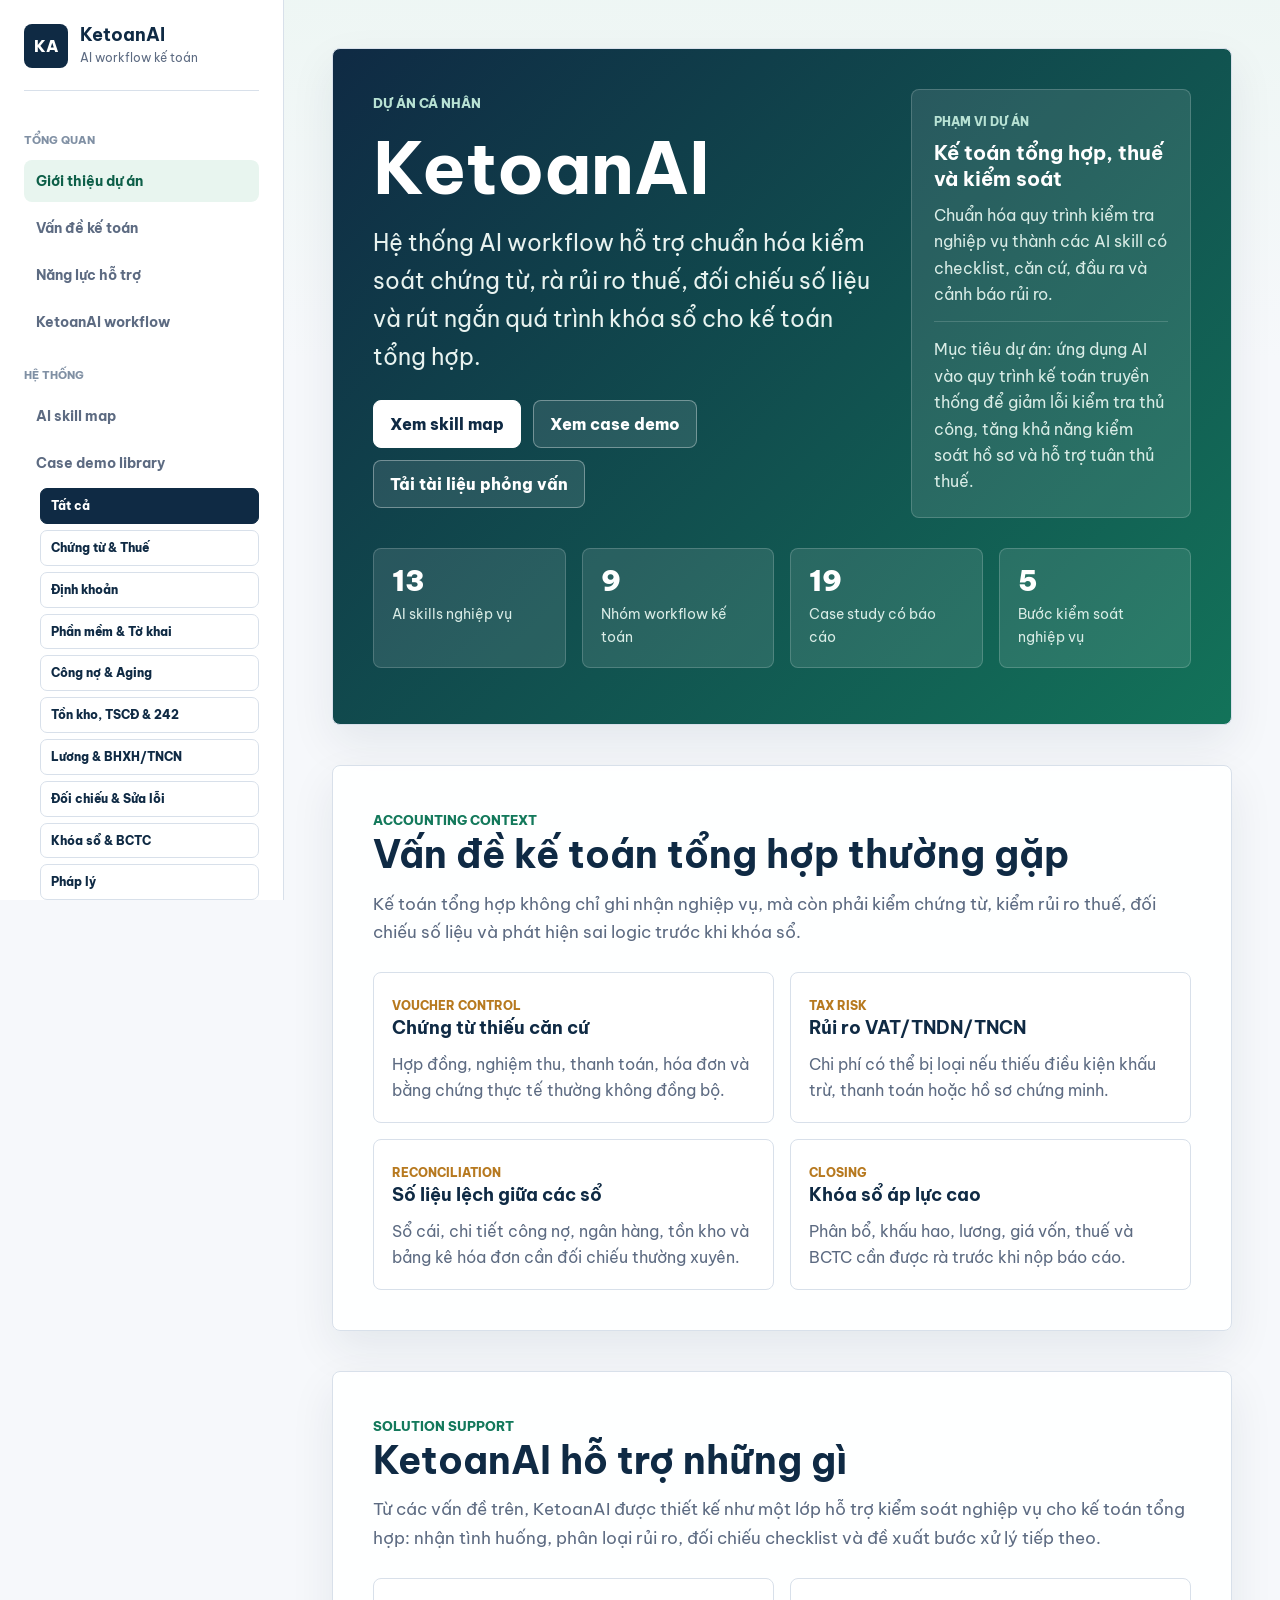
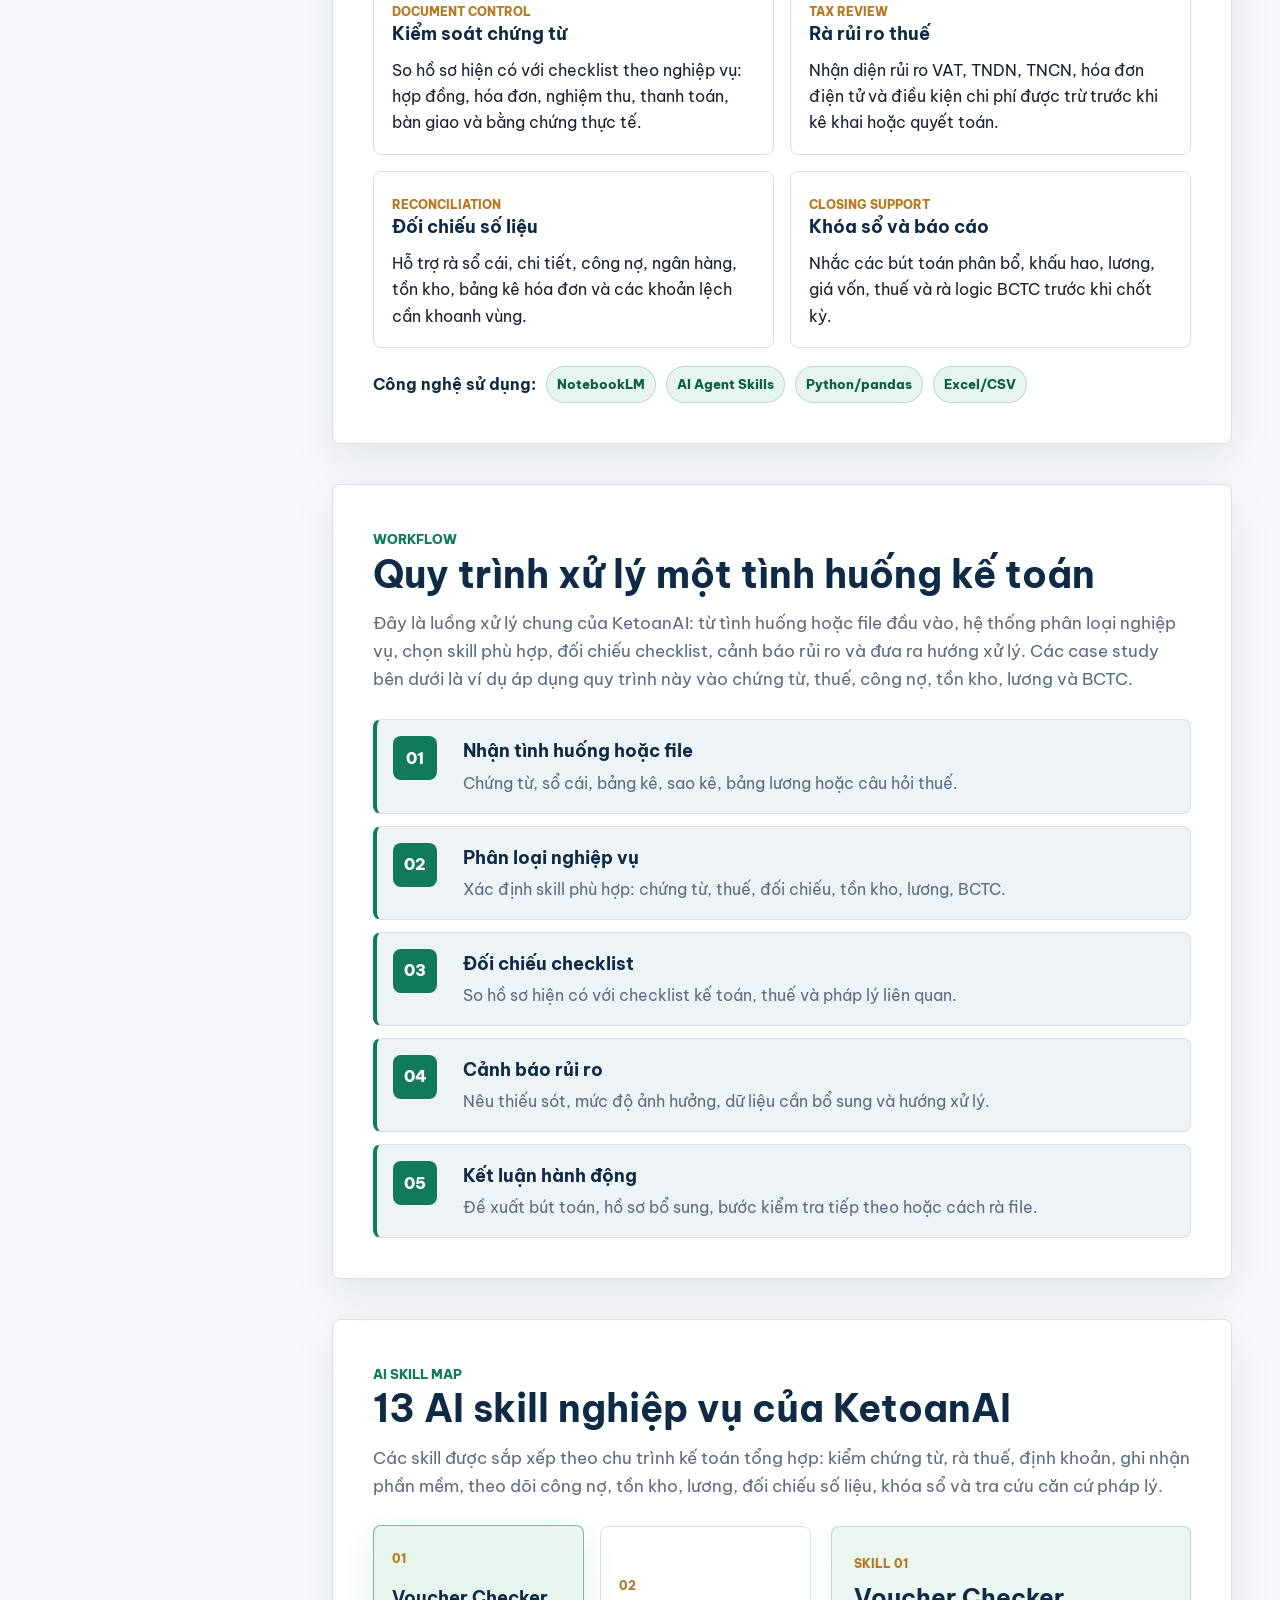
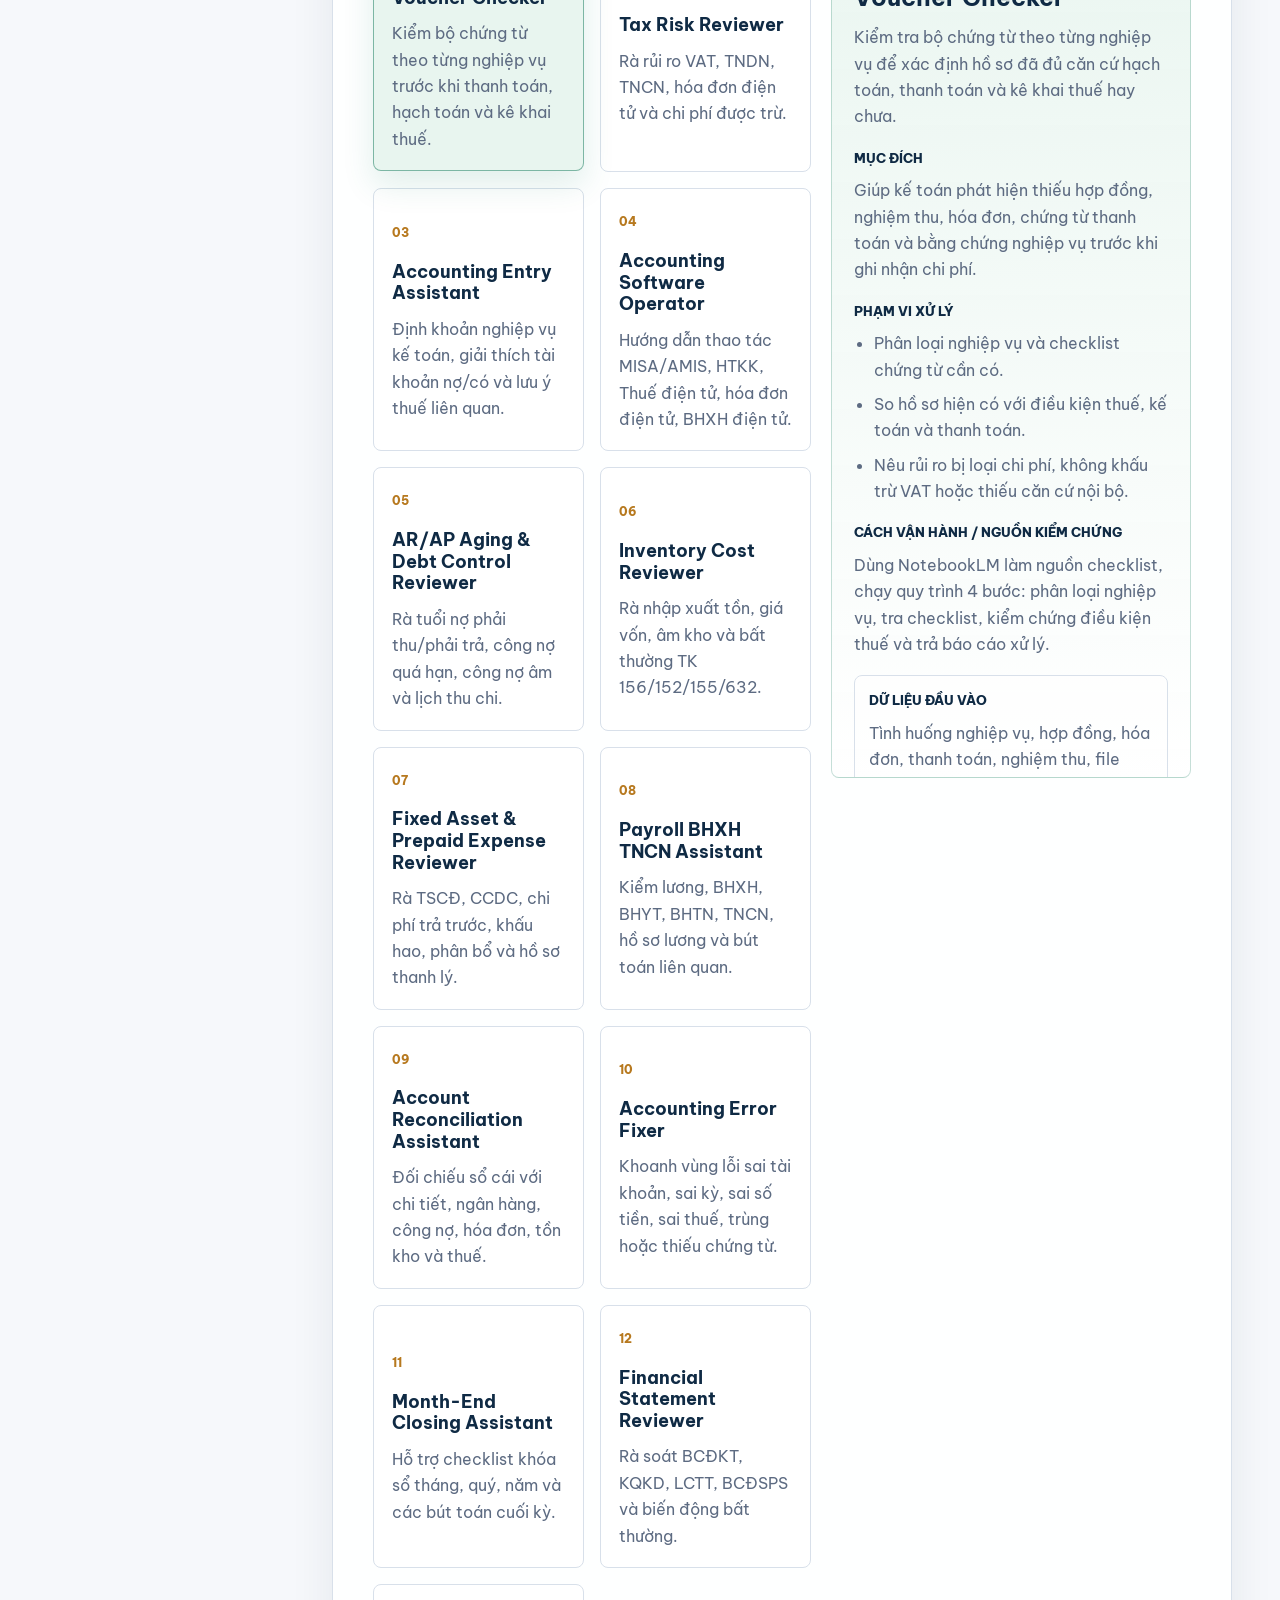
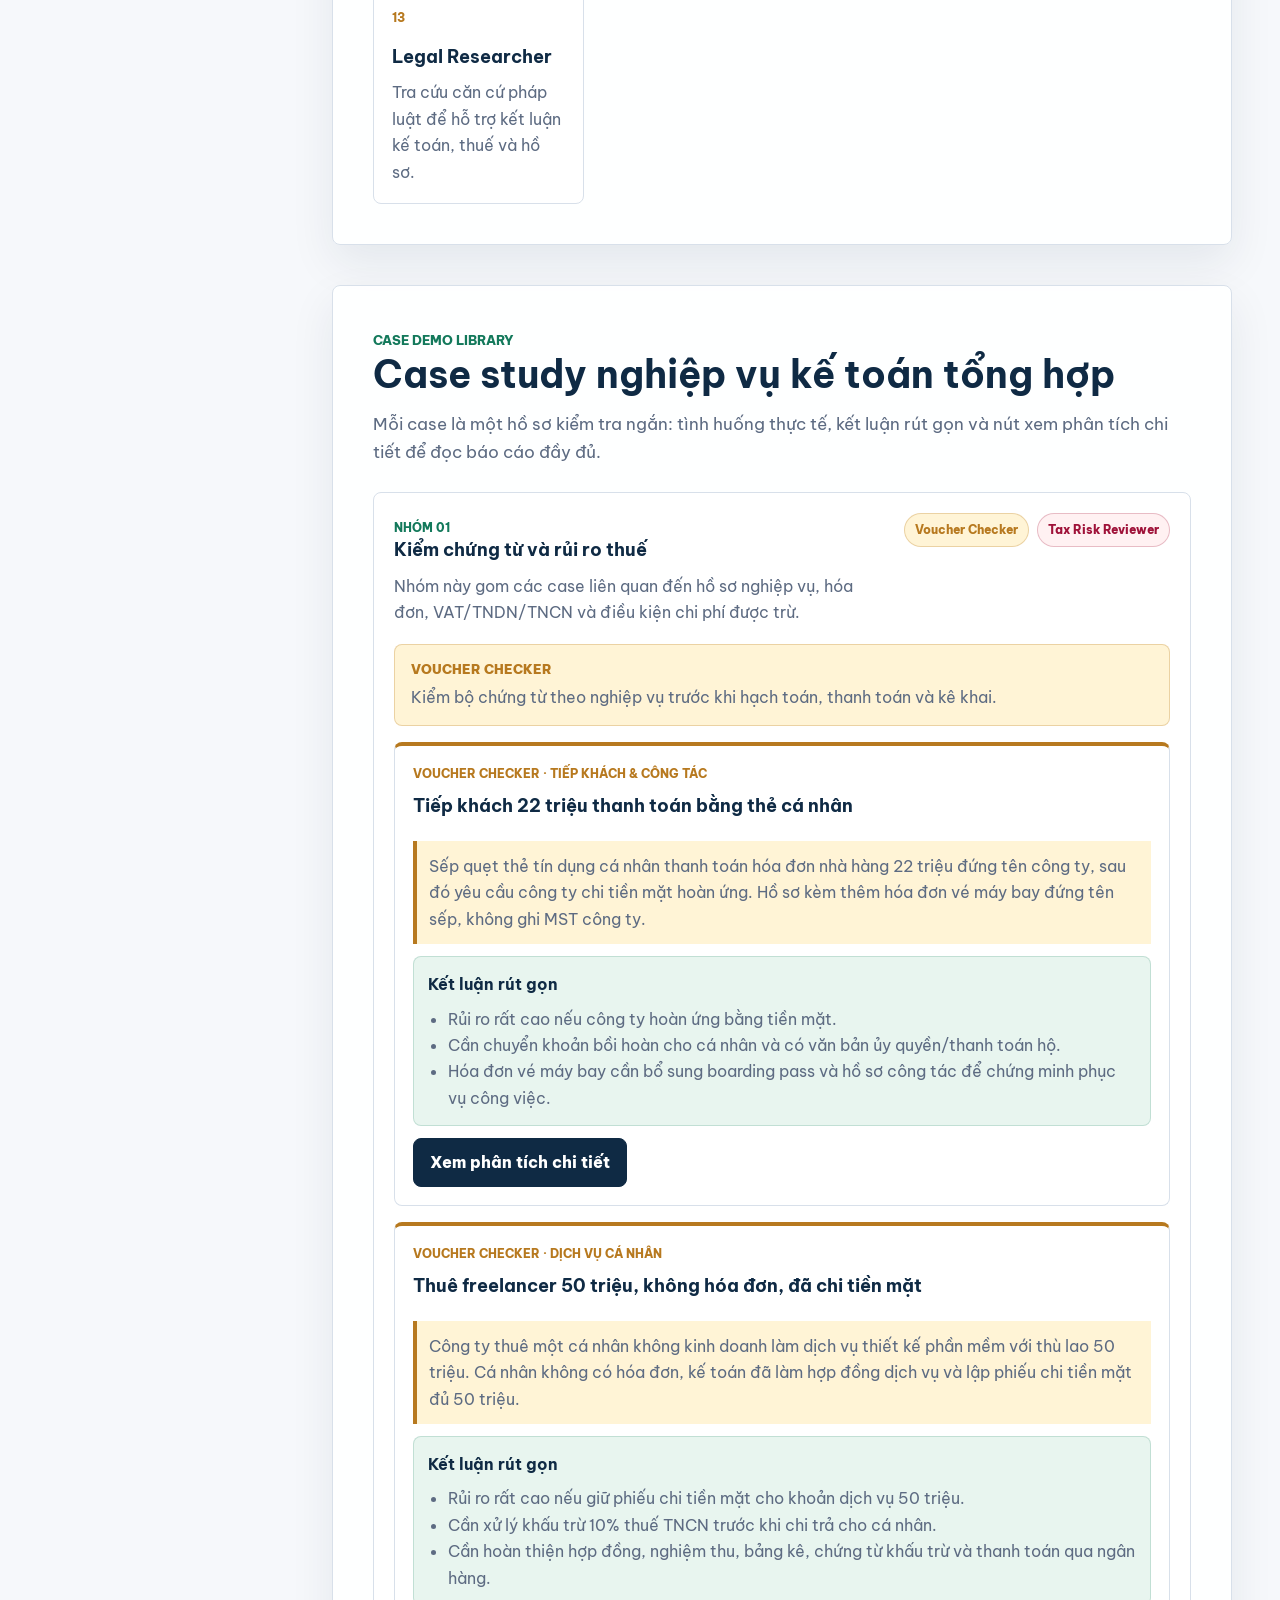
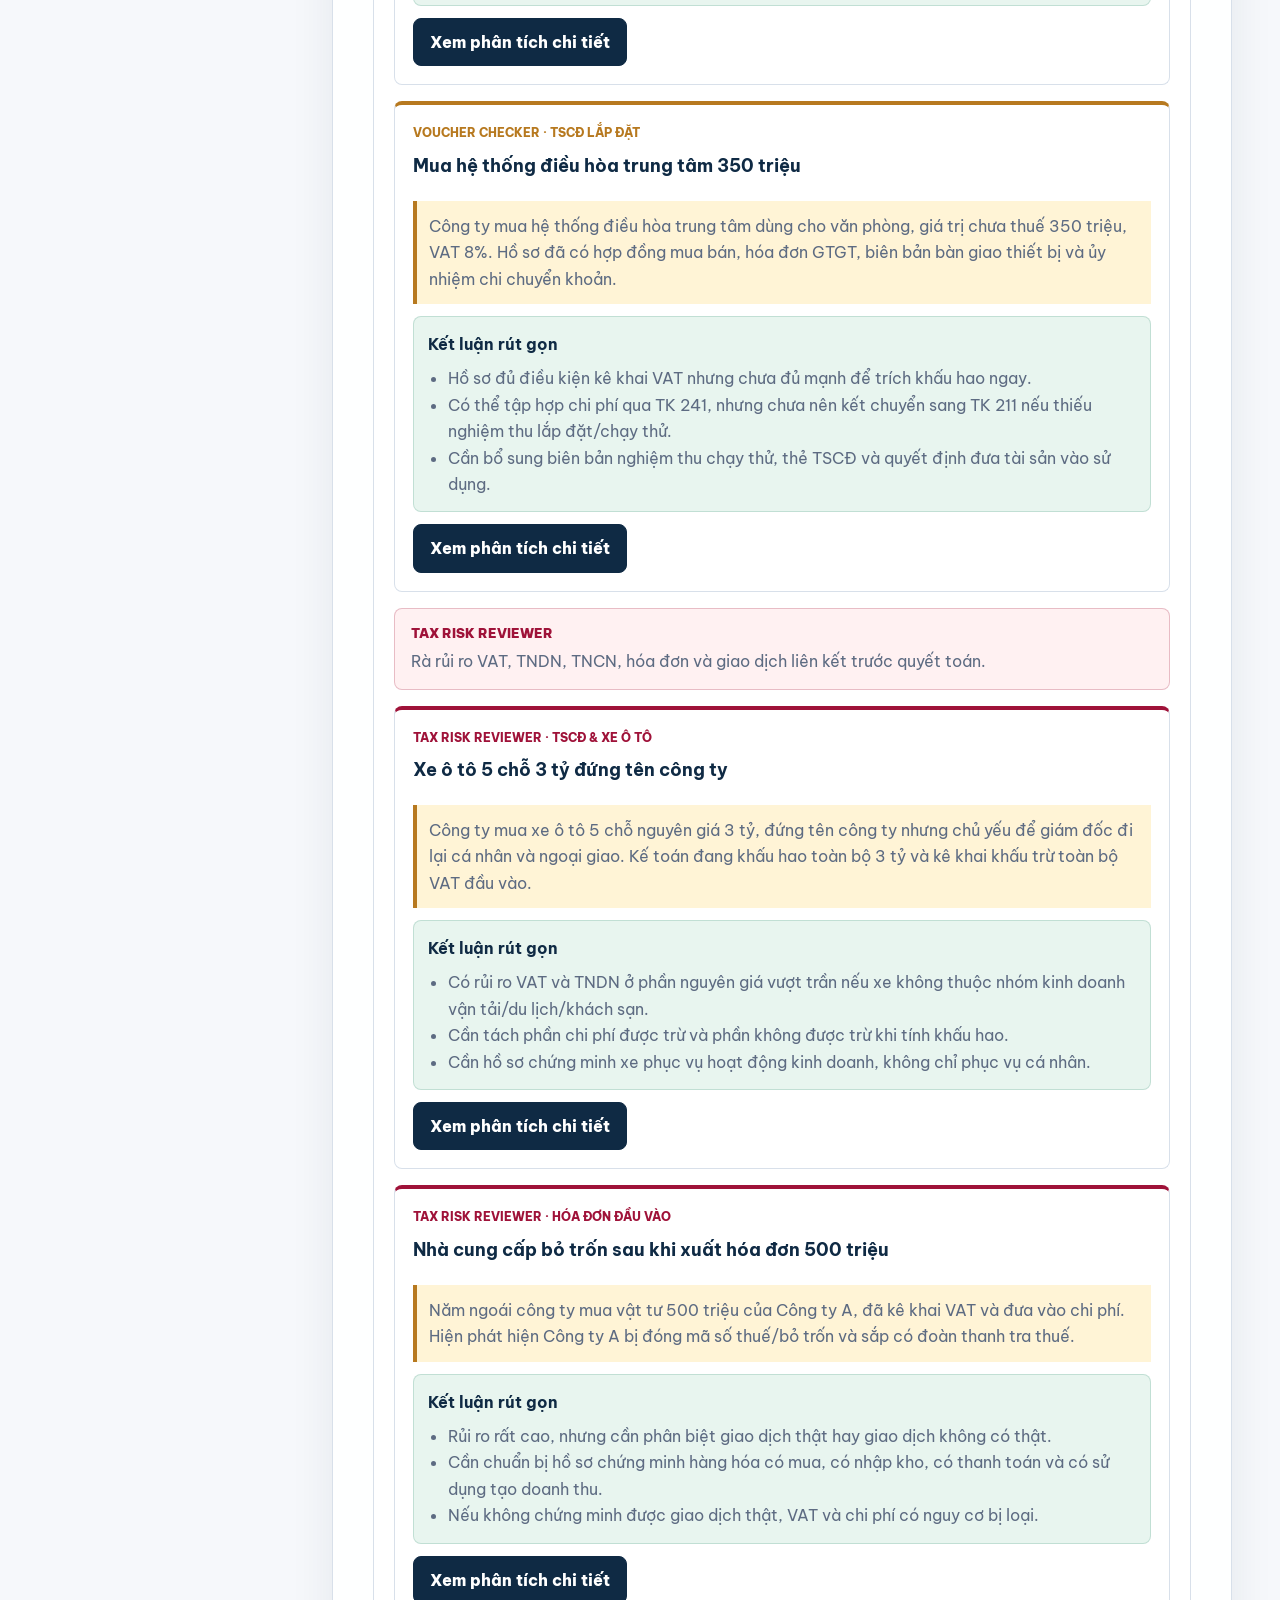
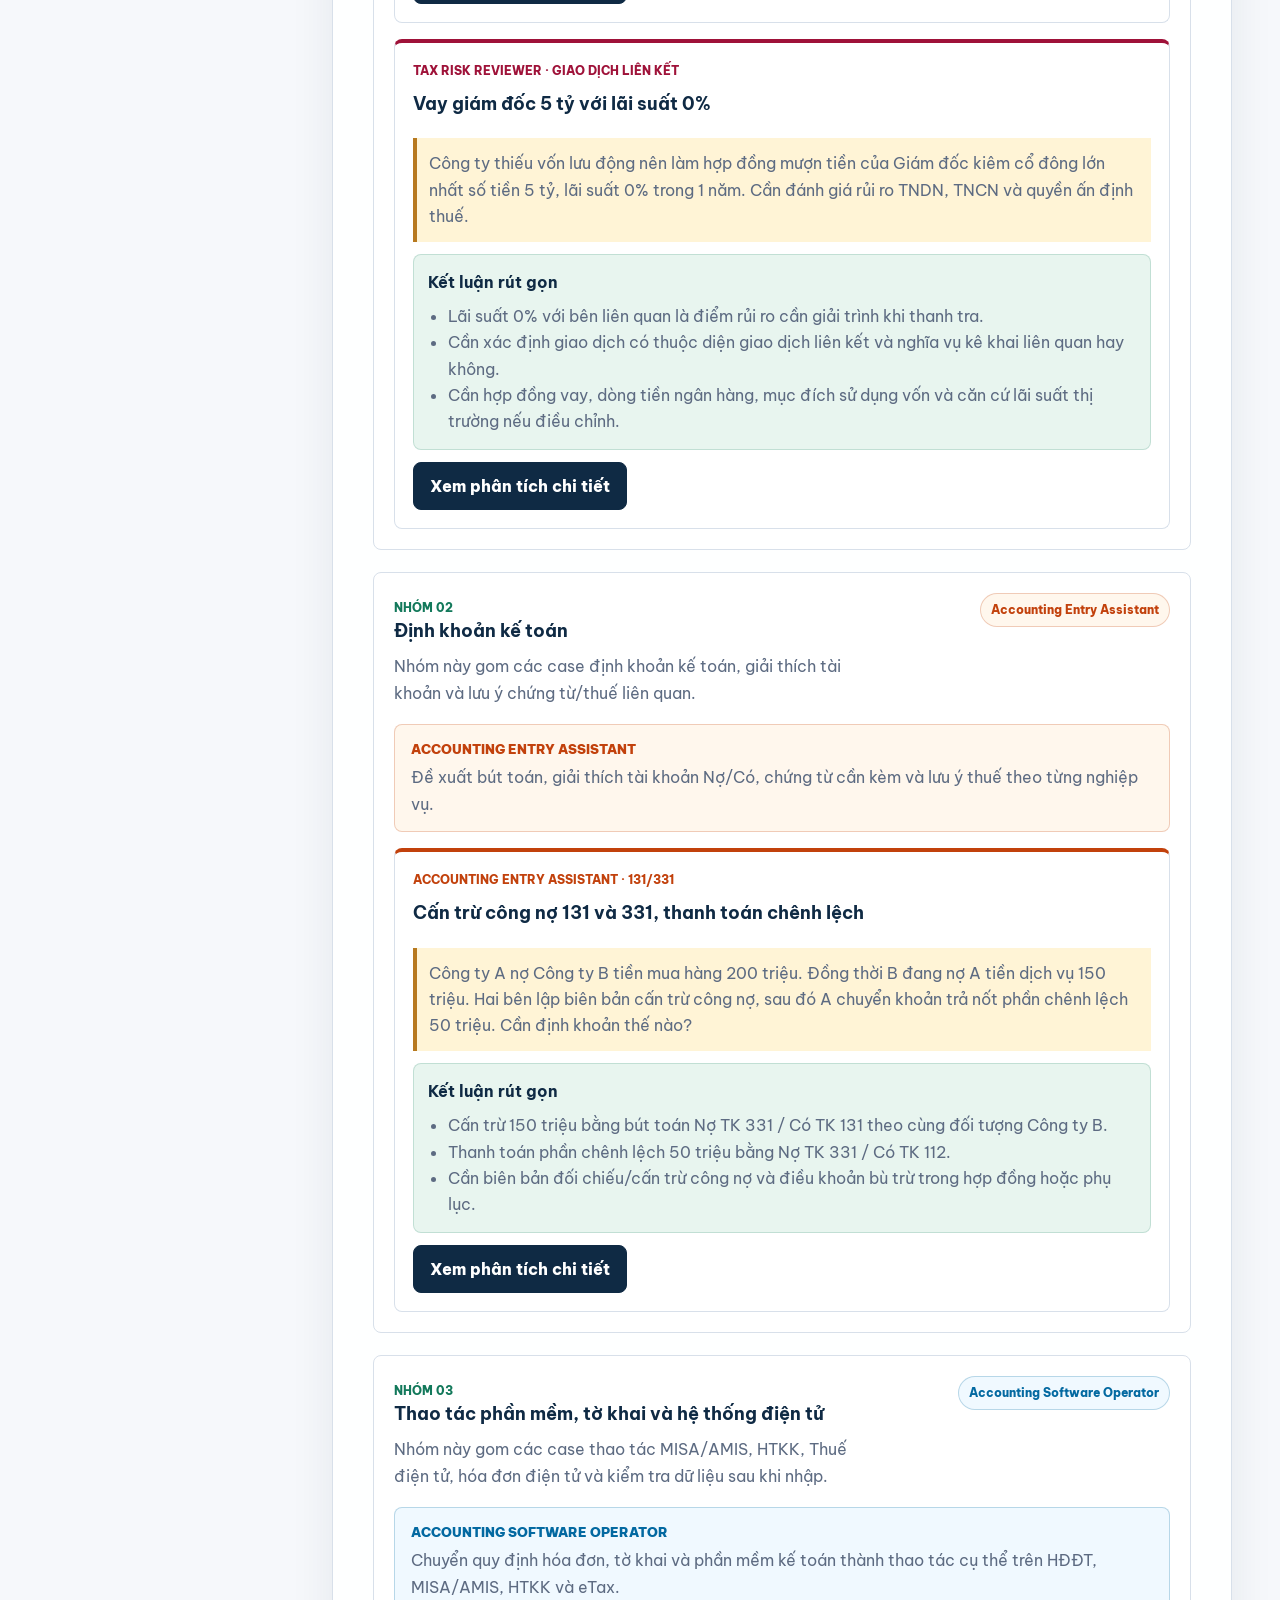
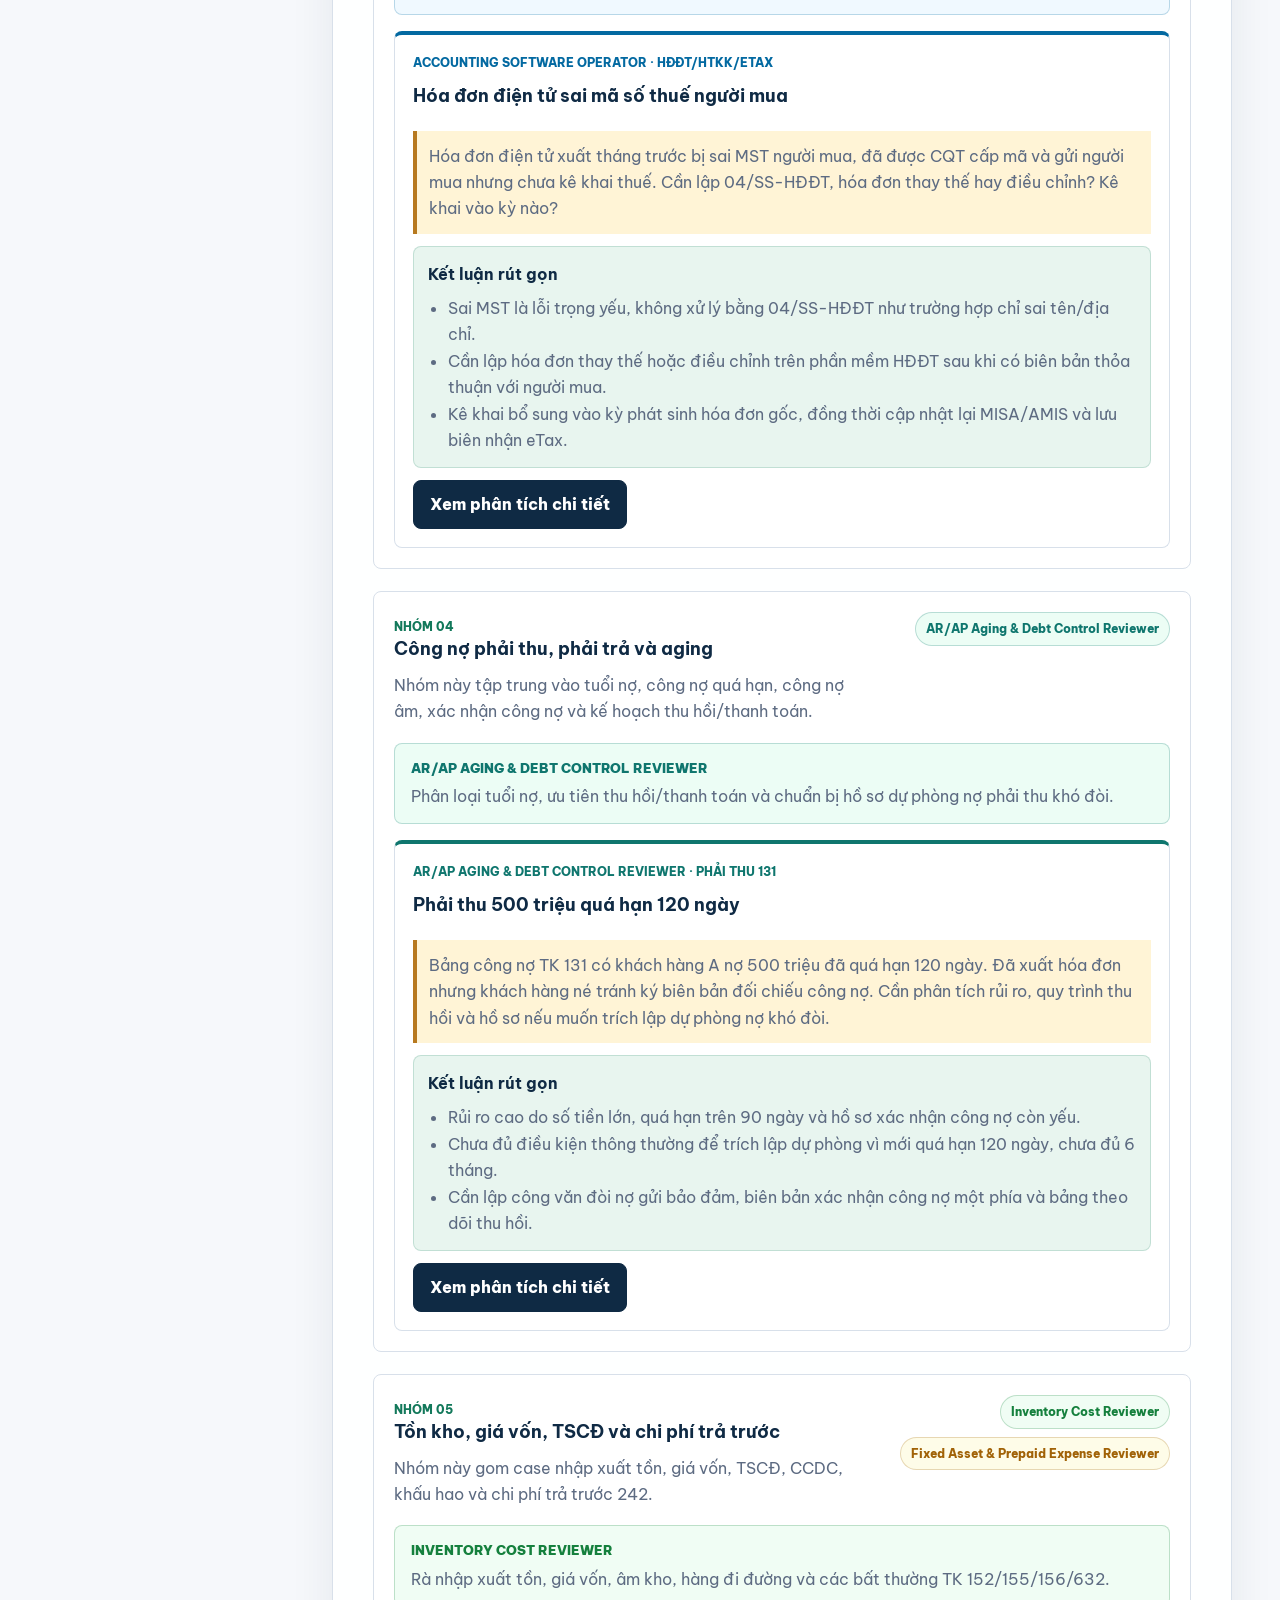
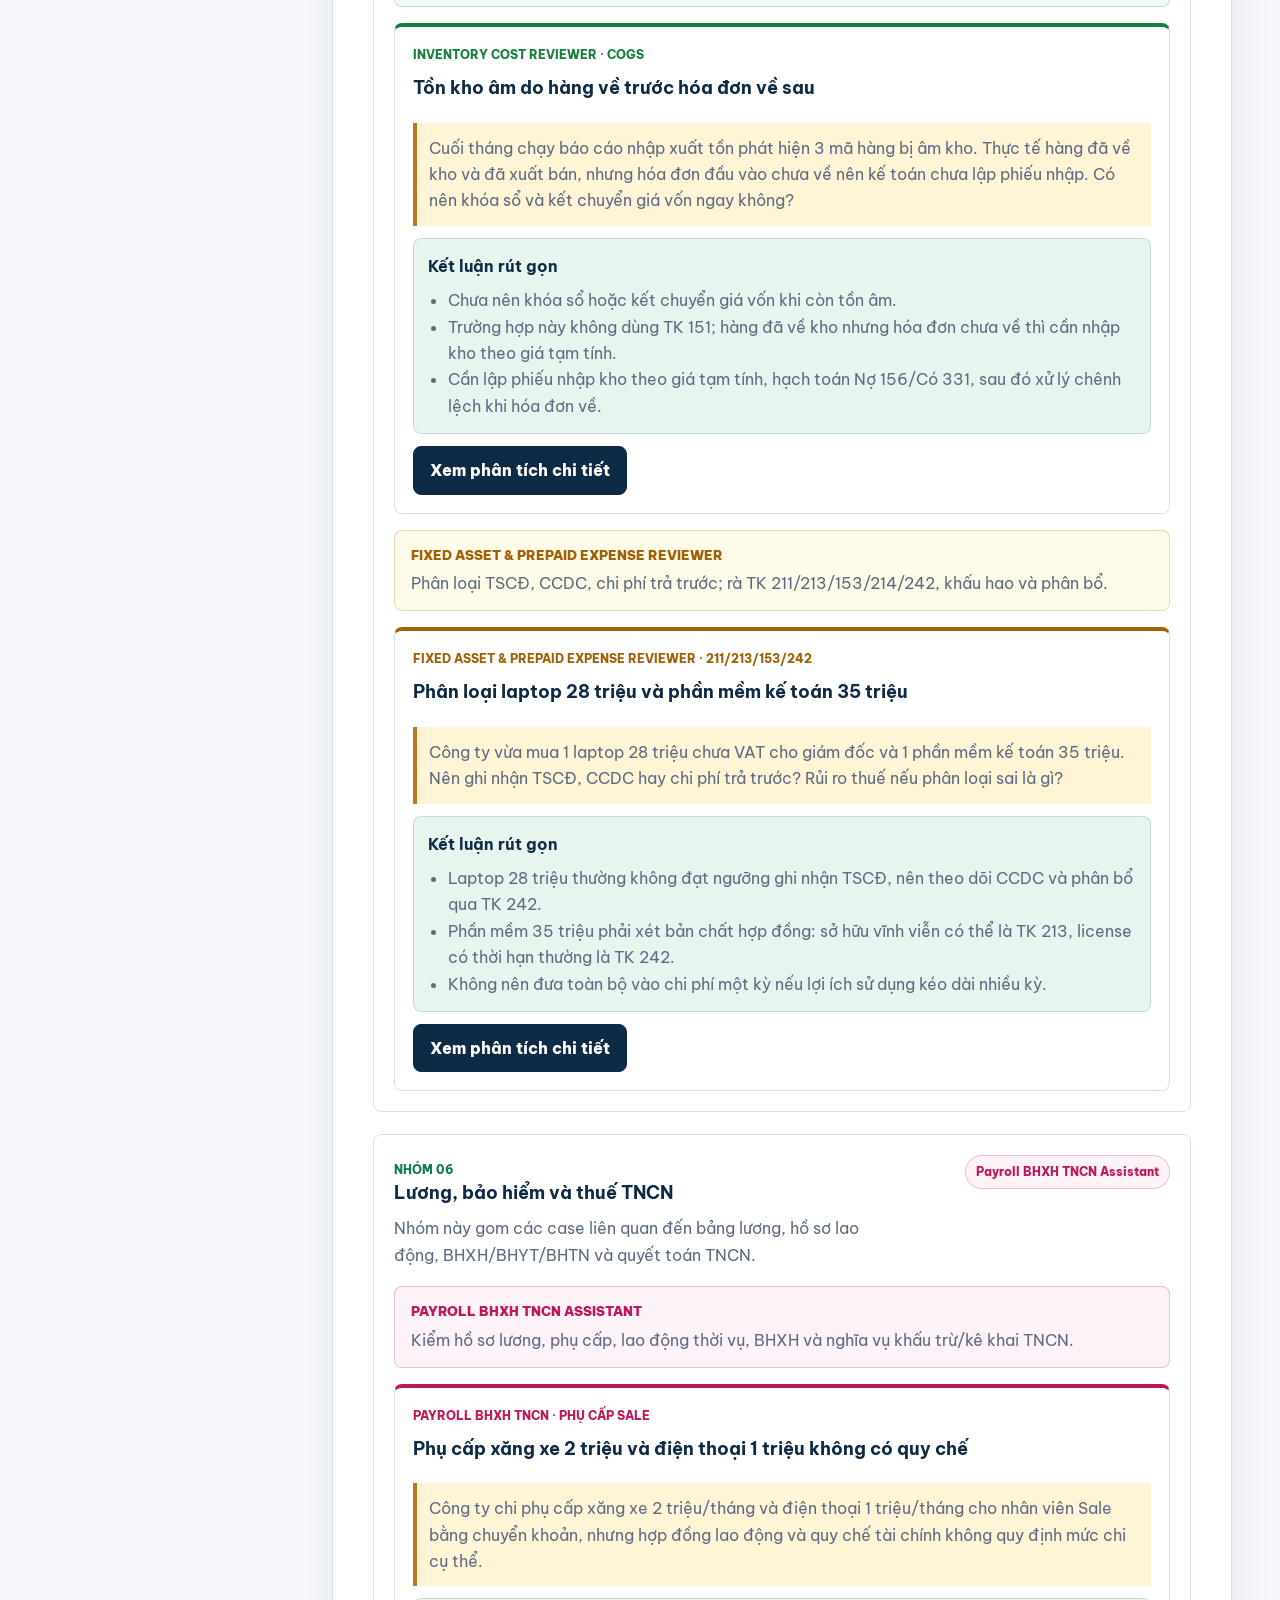
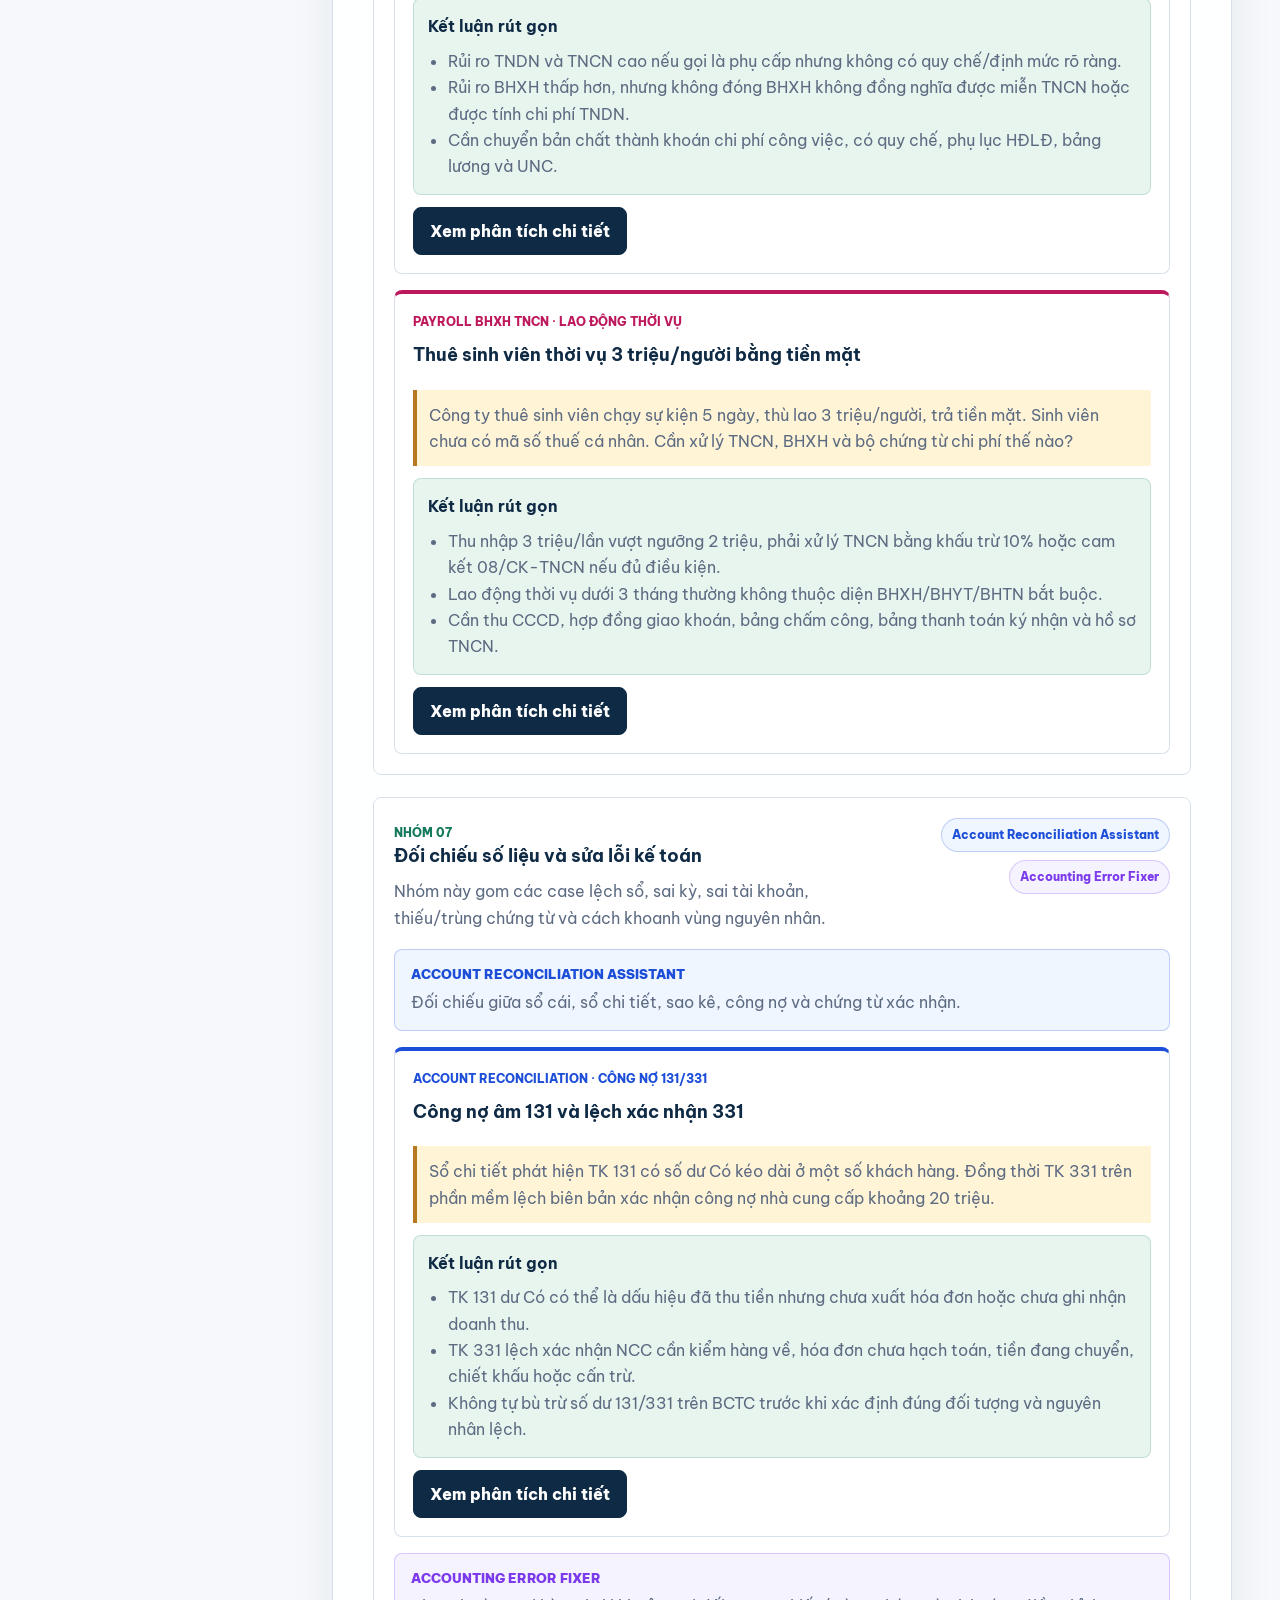
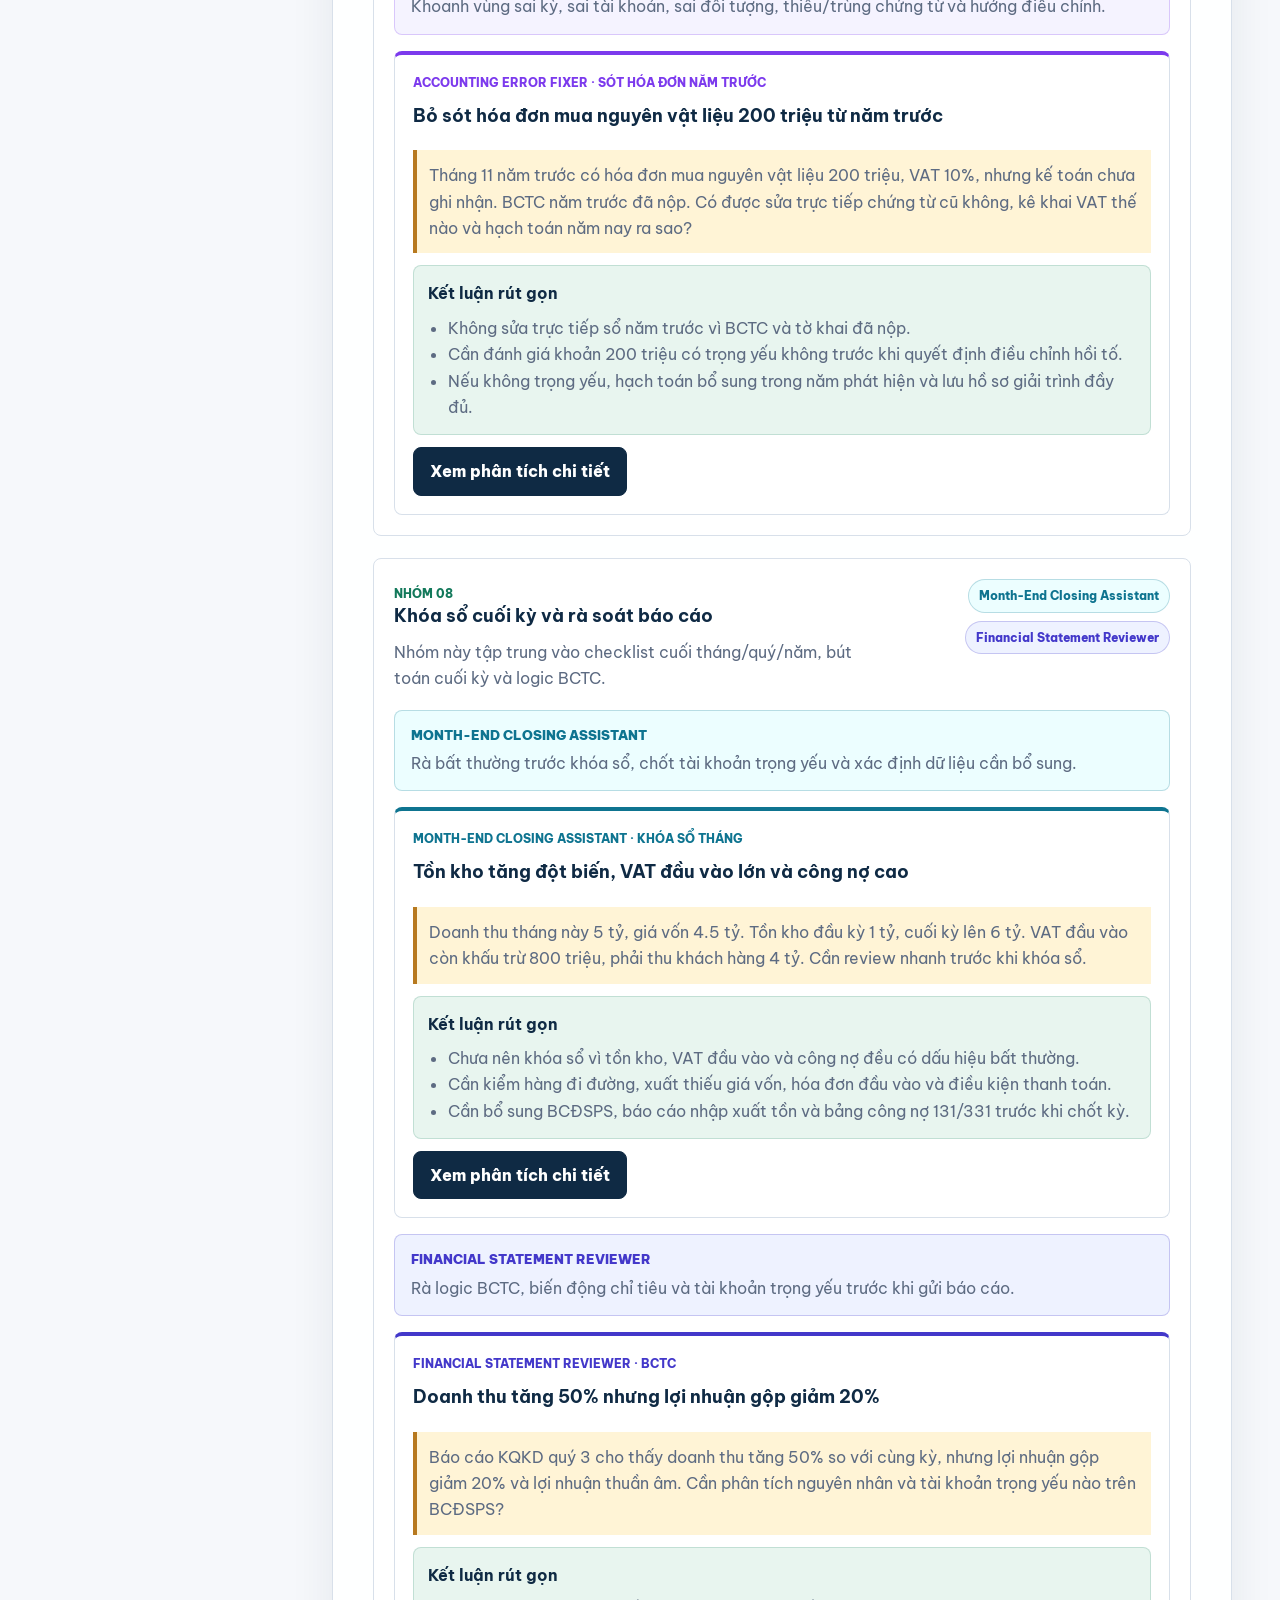
==== commit cb456ef7: "Add interview prep documents" ====
--- a/index.html
+++ b/index.html
@@ -8,7 +8,7 @@
     <link rel="preconnect" href="https://fonts.googleapis.com">
     <link rel="preconnect" href="https://fonts.gstatic.com" crossorigin>
     <link href="https://fonts.googleapis.com/css2?family=Be+Vietnam+Pro:wght@400;500;600;700;800&display=swap" rel="stylesheet">
-    <link rel="stylesheet" href="assets/css/styles.css?v=20260513-8">
+    <link rel="stylesheet" href="assets/css/styles.css?v=20260514-docs">
   </head>
   <body>
     <a class="skip-link" href="#main">Bỏ qua điều hướng</a>
@@ -54,6 +54,7 @@
 
       <nav aria-label="Điều hướng liên hệ">
         <p>Liên Hệ</p>
+        <a href="#interview-docs">Tài liệu phỏng vấn</a>
         <a href="#contact">Về ứng viên</a>
       </nav>
     </aside>
@@ -70,6 +71,7 @@
             <div class="hero-actions">
               <a class="button primary" href="#skills">Xem skill map</a>
               <a class="button secondary" href="#cases">Xem case demo</a>
+              <a class="button secondary" href="#interview-docs">Tải tài liệu phỏng vấn</a>
             </div>
           </div>
           <div class="hero-panel" aria-label="Thông tin nhanh về KetoanAI">
@@ -2422,6 +2424,30 @@
         </div>
       </section>
 
+      <section id="interview-docs" class="section document-section">
+        <div class="section-heading">
+          <span class="eyebrow">Interview Pack</span>
+          <h2>Tài liệu chuẩn bị phỏng vấn</h2>
+          <p>Bộ tài liệu Word được soạn riêng theo CV Kế toán tổng hợp/Kế toán trưởng của Lê Thị Diệu Minh và dự án KetoanAI, dùng để luyện câu hỏi, câu trả lời mẫu và case nghiệp vụ trước phỏng vấn.</p>
+        </div>
+
+        <div class="document-grid" aria-label="Tài liệu tải xuống">
+          <article class="document-card">
+            <span class="document-tag">DOCX</span>
+            <h3>Bộ câu hỏi phỏng vấn</h3>
+            <p>Danh sách câu hỏi theo nhóm: giới thiệu bản thân, kinh nghiệm CV, nghiệp vụ kế toán - thuế, KetoanAI, câu hỏi hành vi và câu hỏi bẫy.</p>
+            <a class="button primary" href="assets/downloads/bo-cau-hoi-phong-van-le-thi-dieu-minh.docx" download>Tải bộ câu hỏi</a>
+          </article>
+
+          <article class="document-card">
+            <span class="document-tag">DOCX</span>
+            <h3>Bộ câu trả lời phỏng vấn</h3>
+            <p>Câu trả lời mẫu 60-90 giây, có phần rút gọn để học thuộc, bám sát kinh nghiệm kế toán tổng hợp và cách trình bày dự án KetoanAI.</p>
+            <a class="button primary" href="assets/downloads/bo-cau-tra-loi-phong-van-le-thi-dieu-minh.docx" download>Tải bộ câu trả lời</a>
+          </article>
+        </div>
+      </section>
+
       <footer id="contact" class="contact-footer">
         <div>
           <span class="eyebrow">Candidate Profile</span>
@@ -2430,7 +2456,7 @@
         </div>
         <div class="contact-card" aria-label="Thông tin liên hệ ứng viên">
           <span>Liên hệ</span>
-          <a href="mailto:dieuminh2268@gmail.com">dieuminh2268@gmail.com</a>
+          <a href="mailto:dieuminh1286@gmail.com">dieuminh1286@gmail.com</a>
           <a href="tel:+84934528652">0934528652</a>
         </div>
       </footer>
--- a/assets/css/styles.css
+++ b/assets/css/styles.css
@@ -1464,6 +1464,54 @@
   color: var(--navy);
 }
 
+.document-section {
+  scroll-margin-top: 24px;
+}
+
+.document-grid {
+  display: grid;
+  grid-template-columns: repeat(2, minmax(0, 1fr));
+  gap: 18px;
+}
+
+.document-card {
+  display: grid;
+  gap: 14px;
+  align-content: start;
+  border: 1px solid rgba(26, 83, 92, 0.14);
+  border-radius: 8px;
+  background: linear-gradient(180deg, #fff, #f7fbfa);
+  padding: 22px;
+  box-shadow: 0 16px 40px rgba(31, 52, 74, 0.08);
+}
+
+.document-card h3 {
+  margin: 0;
+  color: var(--navy);
+  font-size: 21px;
+}
+
+.document-card p {
+  color: var(--muted);
+}
+
+.document-tag {
+  justify-self: start;
+  border: 1px solid rgba(19, 121, 91, 0.22);
+  border-radius: 999px;
+  background: var(--surface-green);
+  color: var(--green-dark);
+  font-size: 12px;
+  font-weight: 850;
+  letter-spacing: 0;
+  padding: 6px 10px;
+}
+
+.document-card .button {
+  justify-self: start;
+  margin-top: 2px;
+}
+
 .contact-card {
   display: grid;
   gap: 10px;
@@ -1625,6 +1673,7 @@
 @media (max-width: 720px) {
   .metric-grid,
   .issue-grid,
+  .document-grid,
   .skill-grid,
   .case-grid,
   .case-group-header,
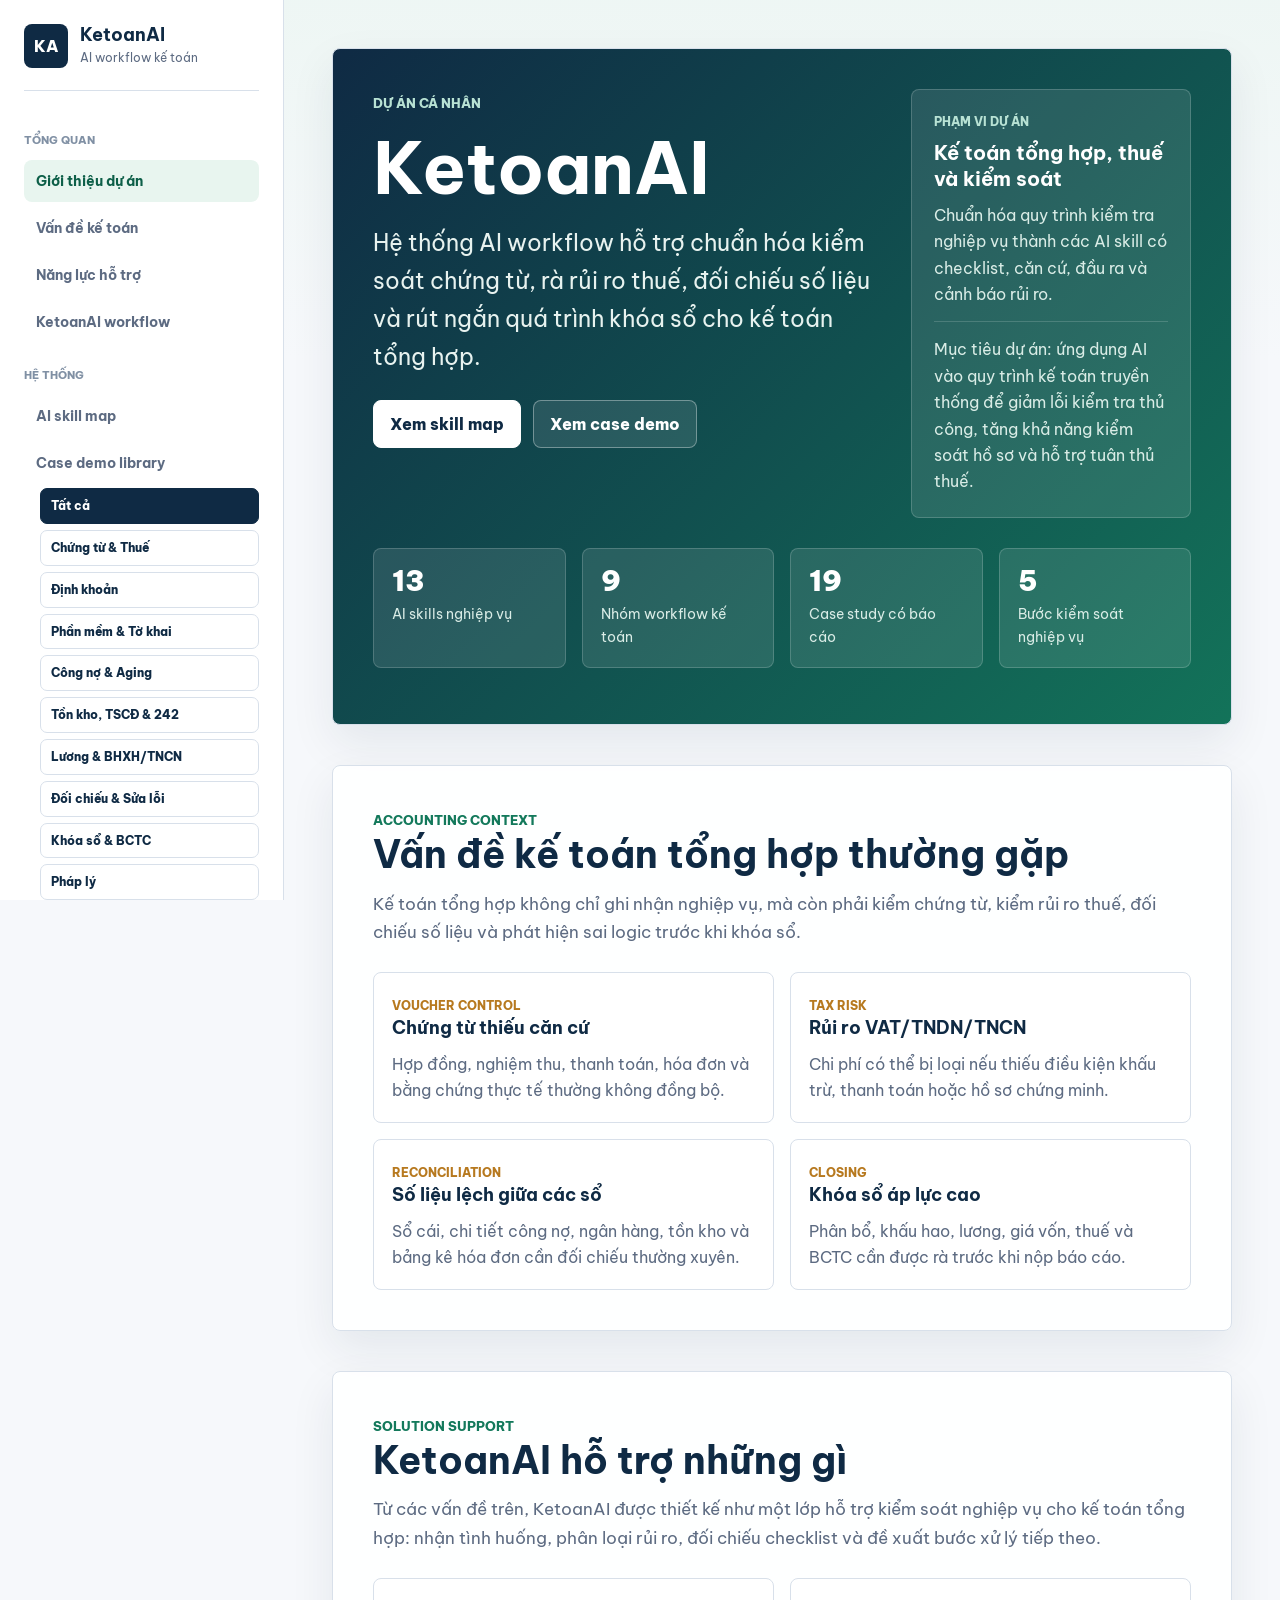
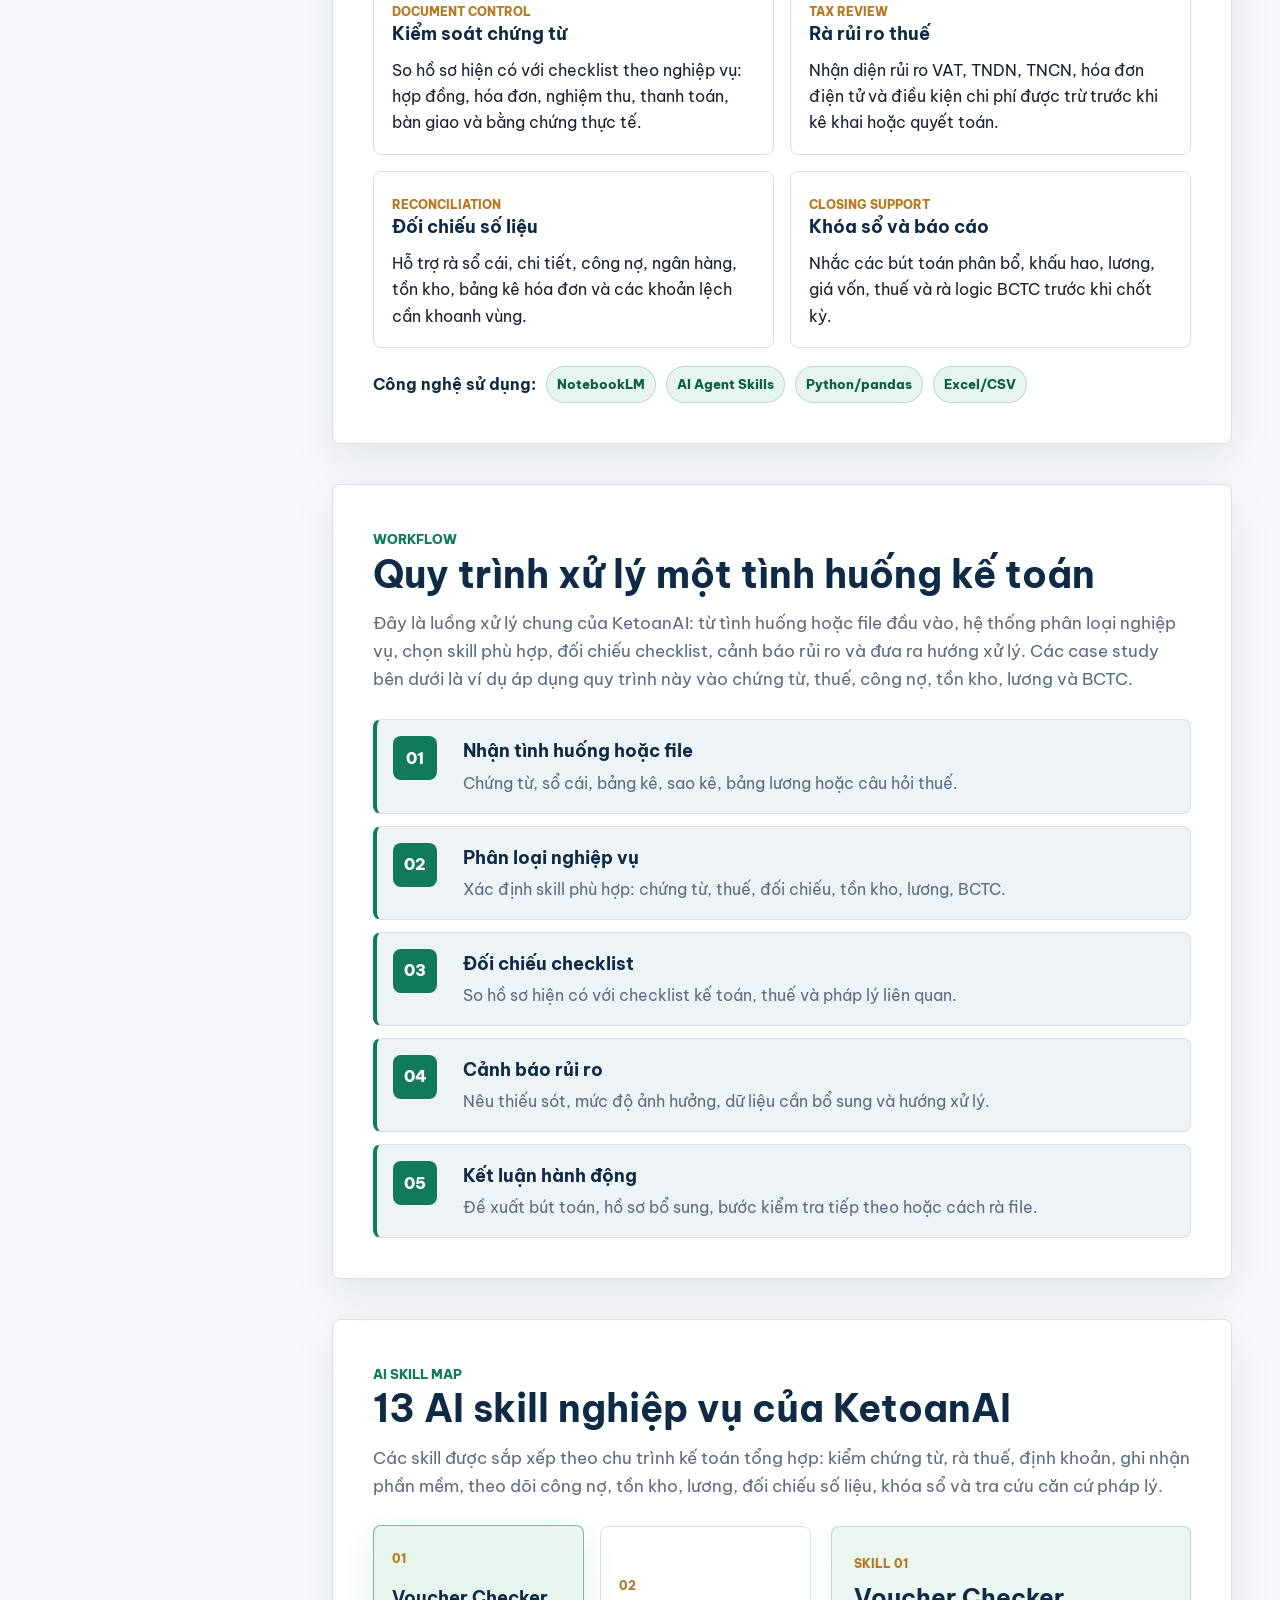
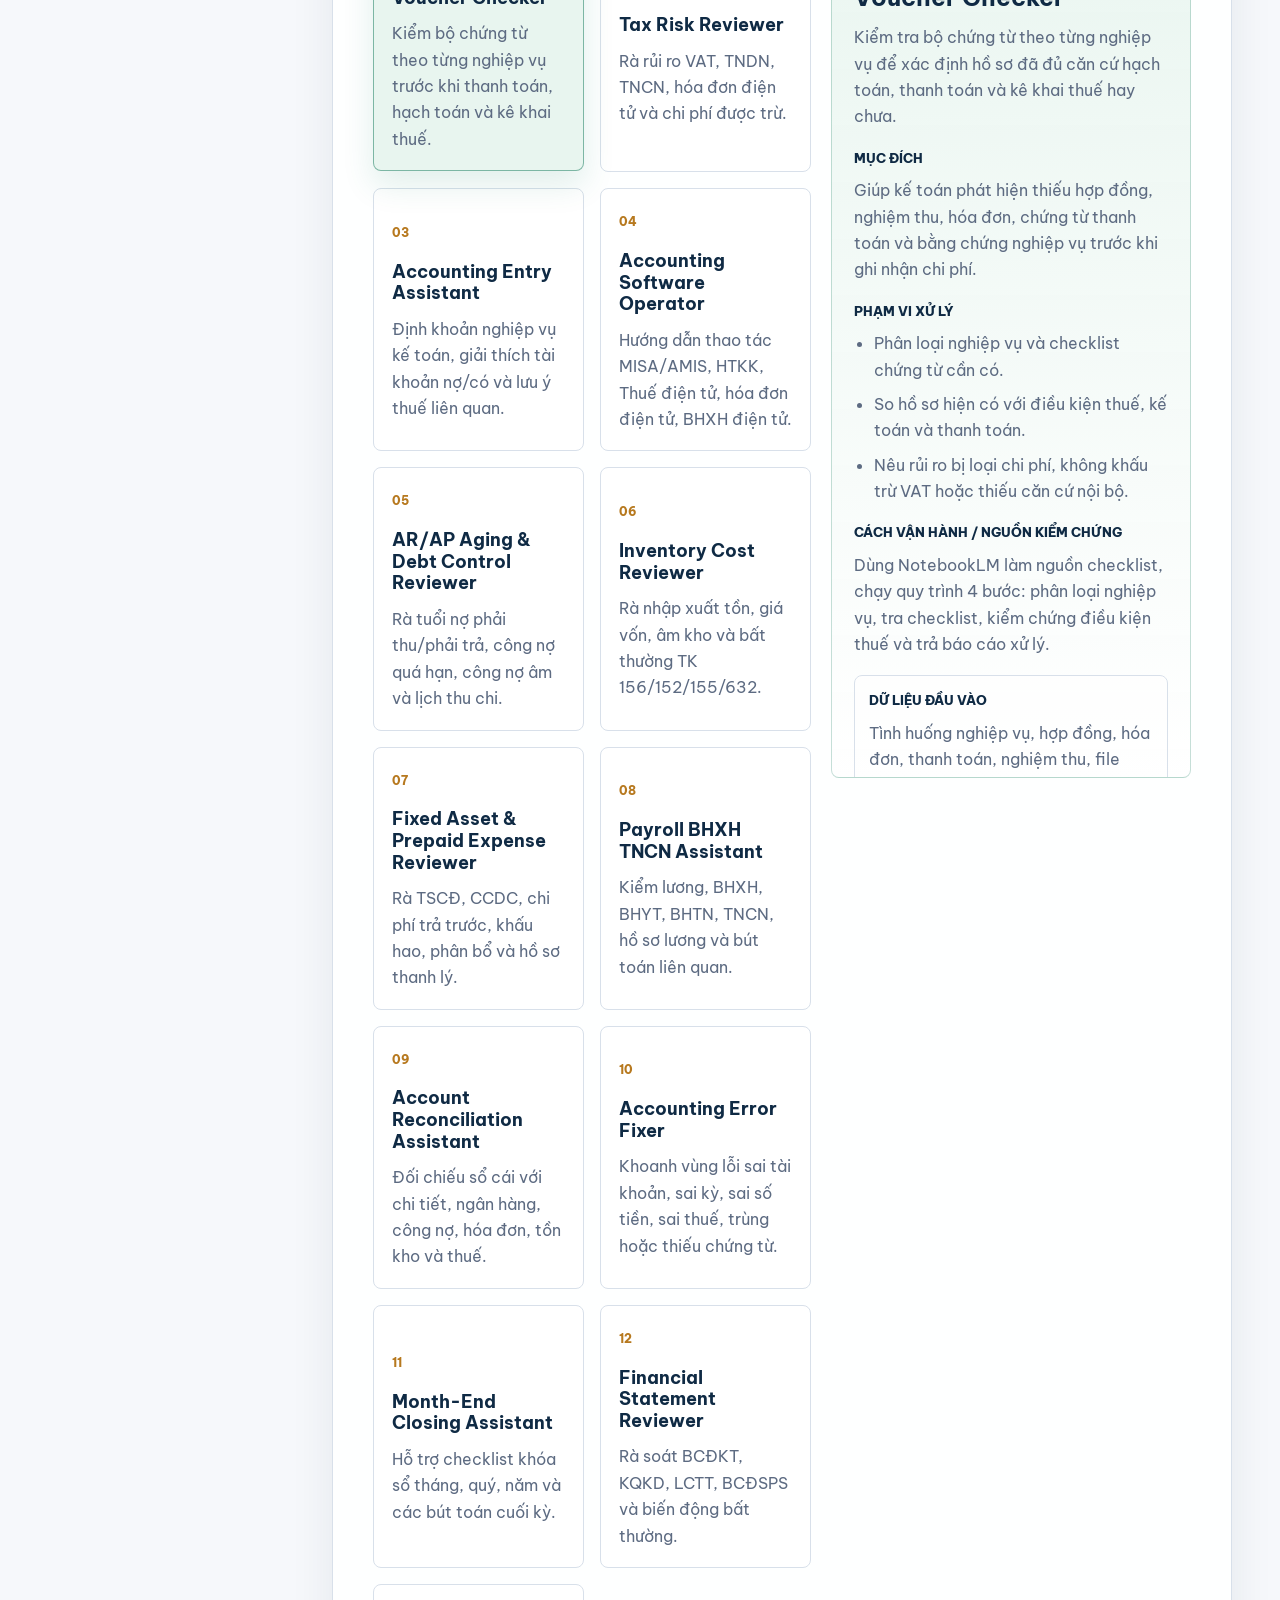
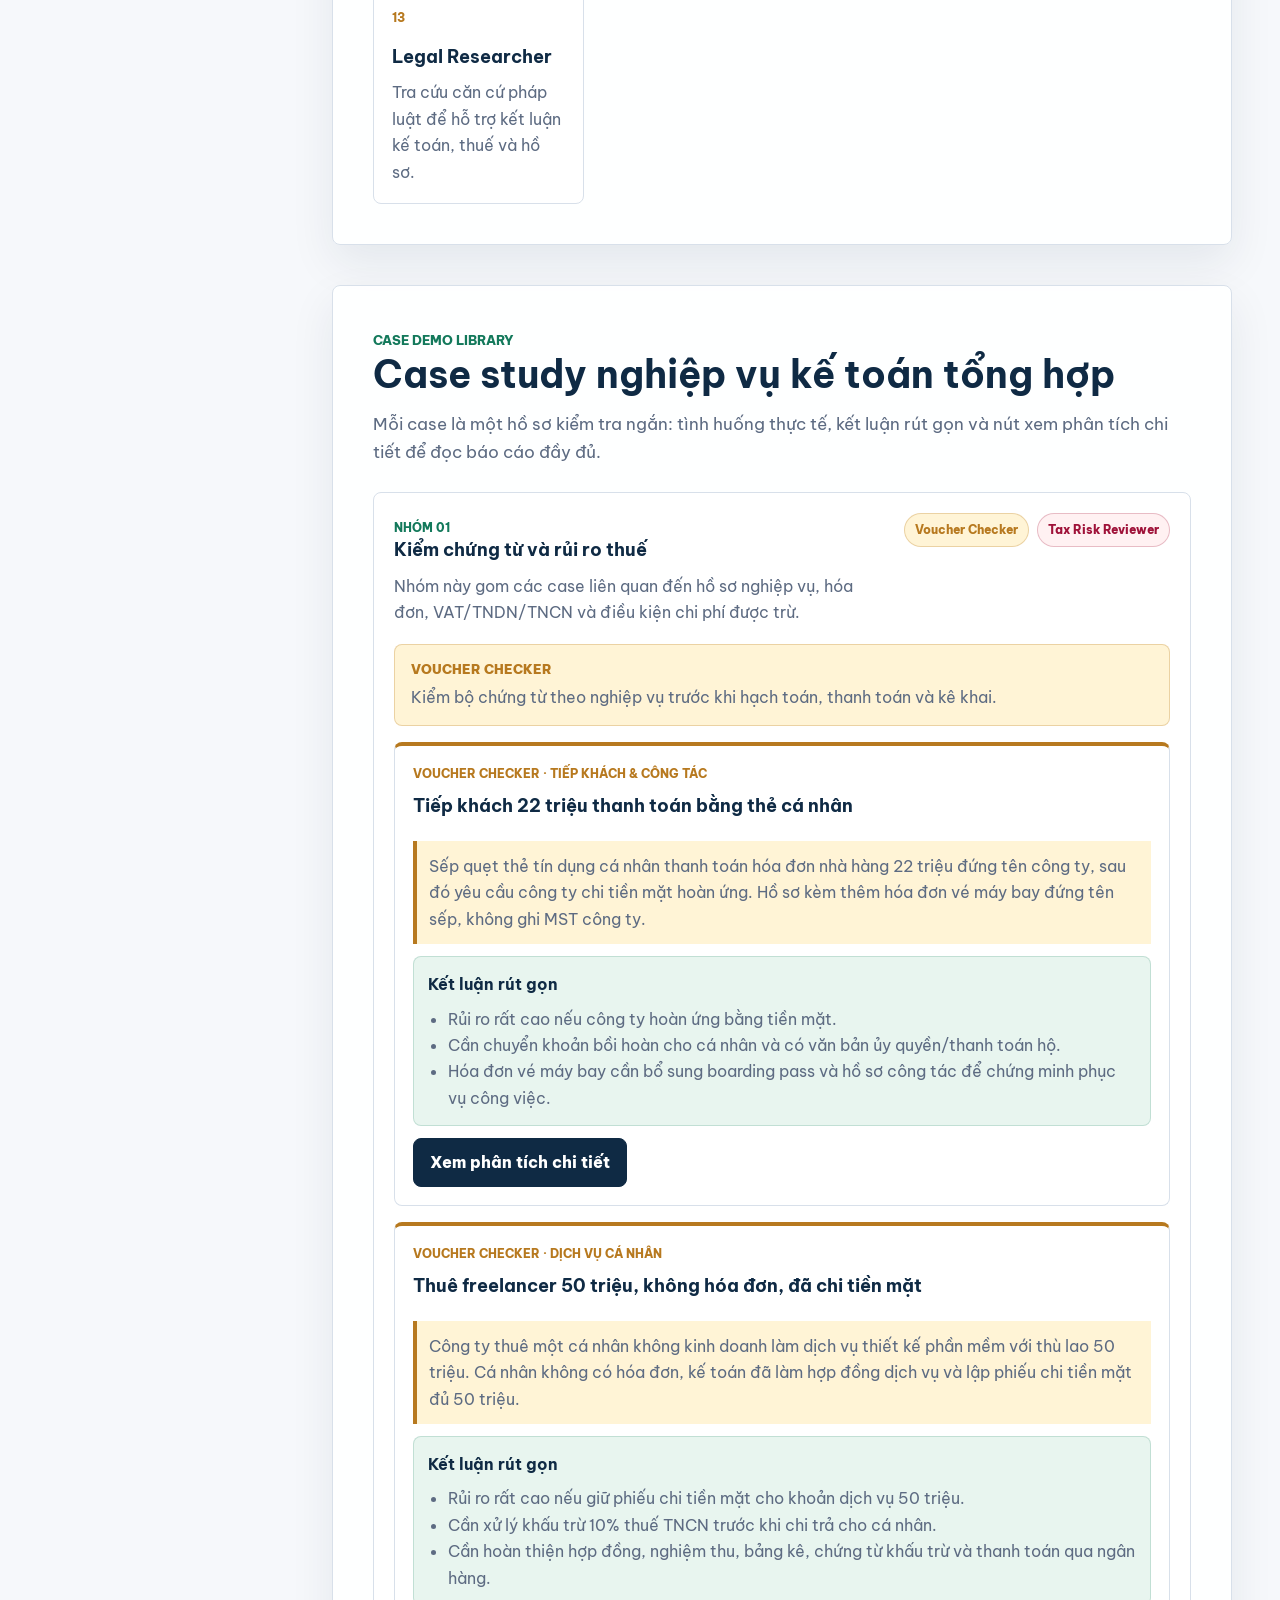
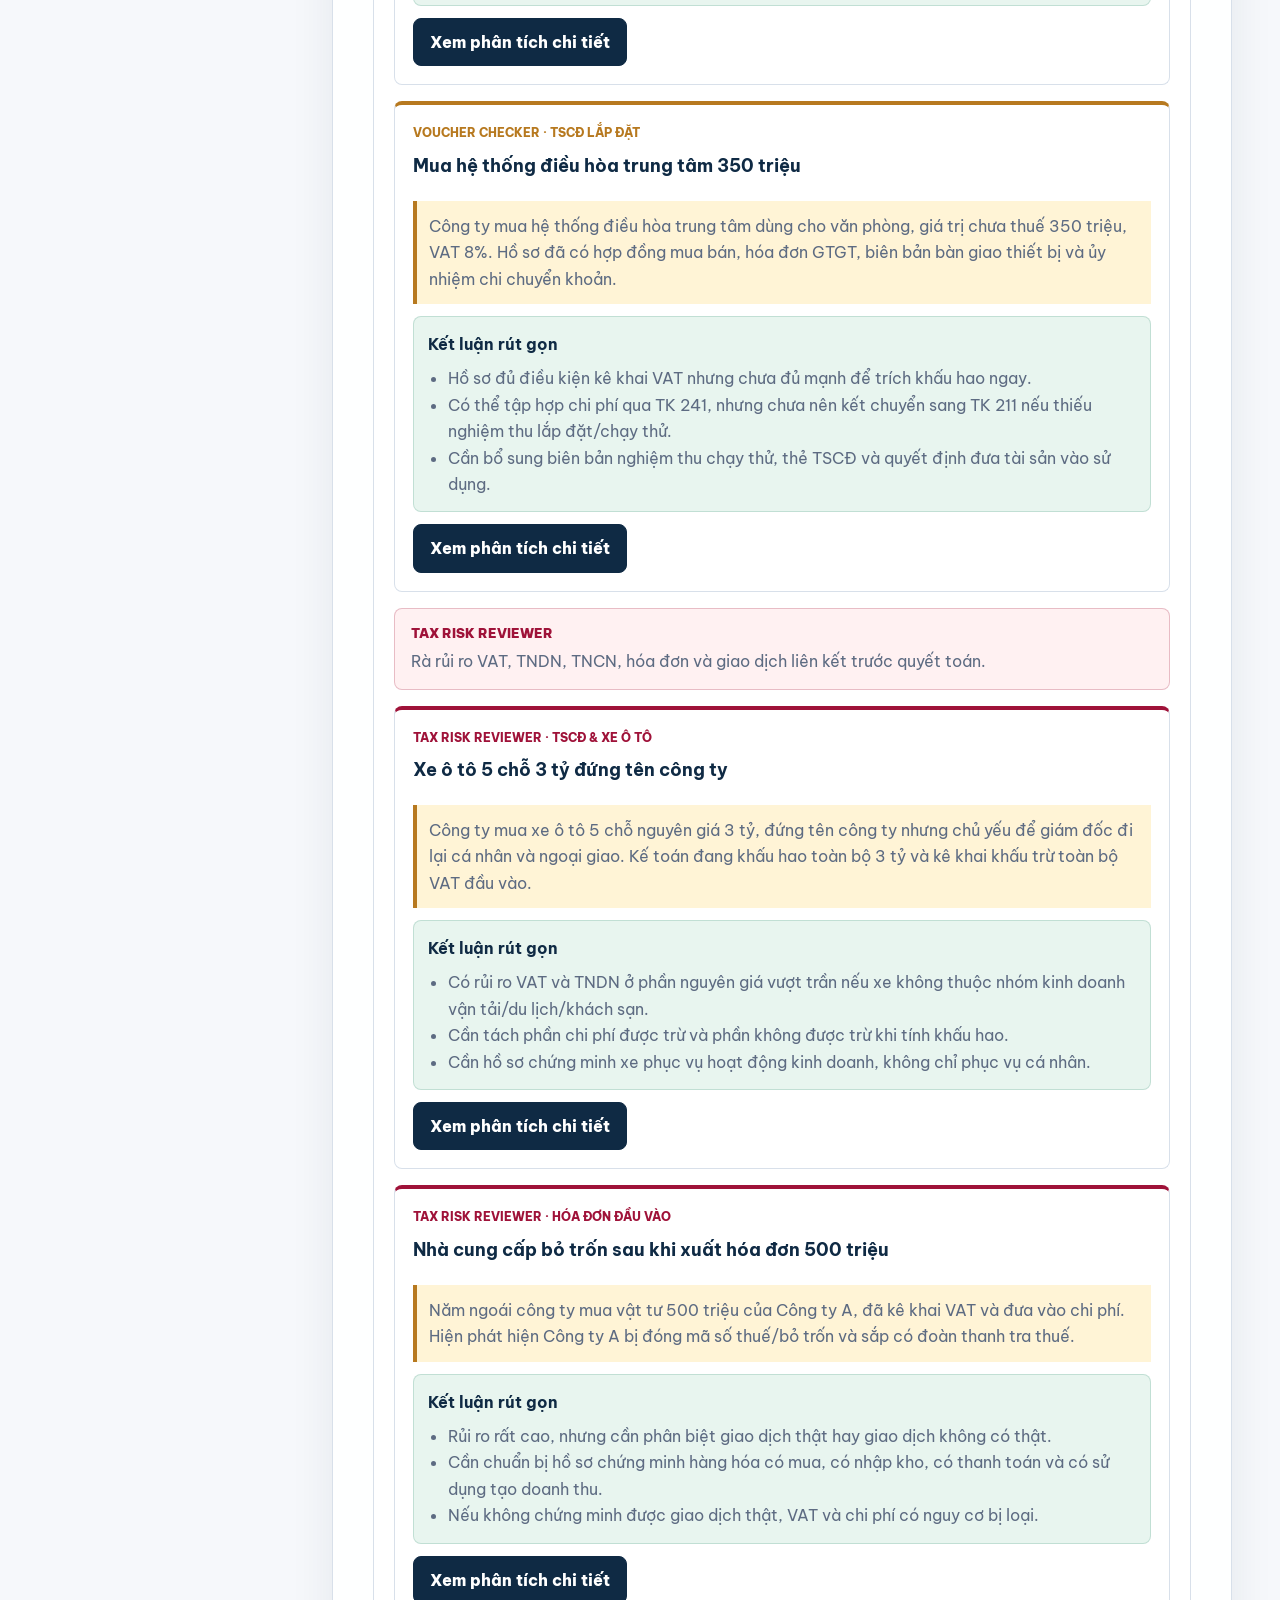
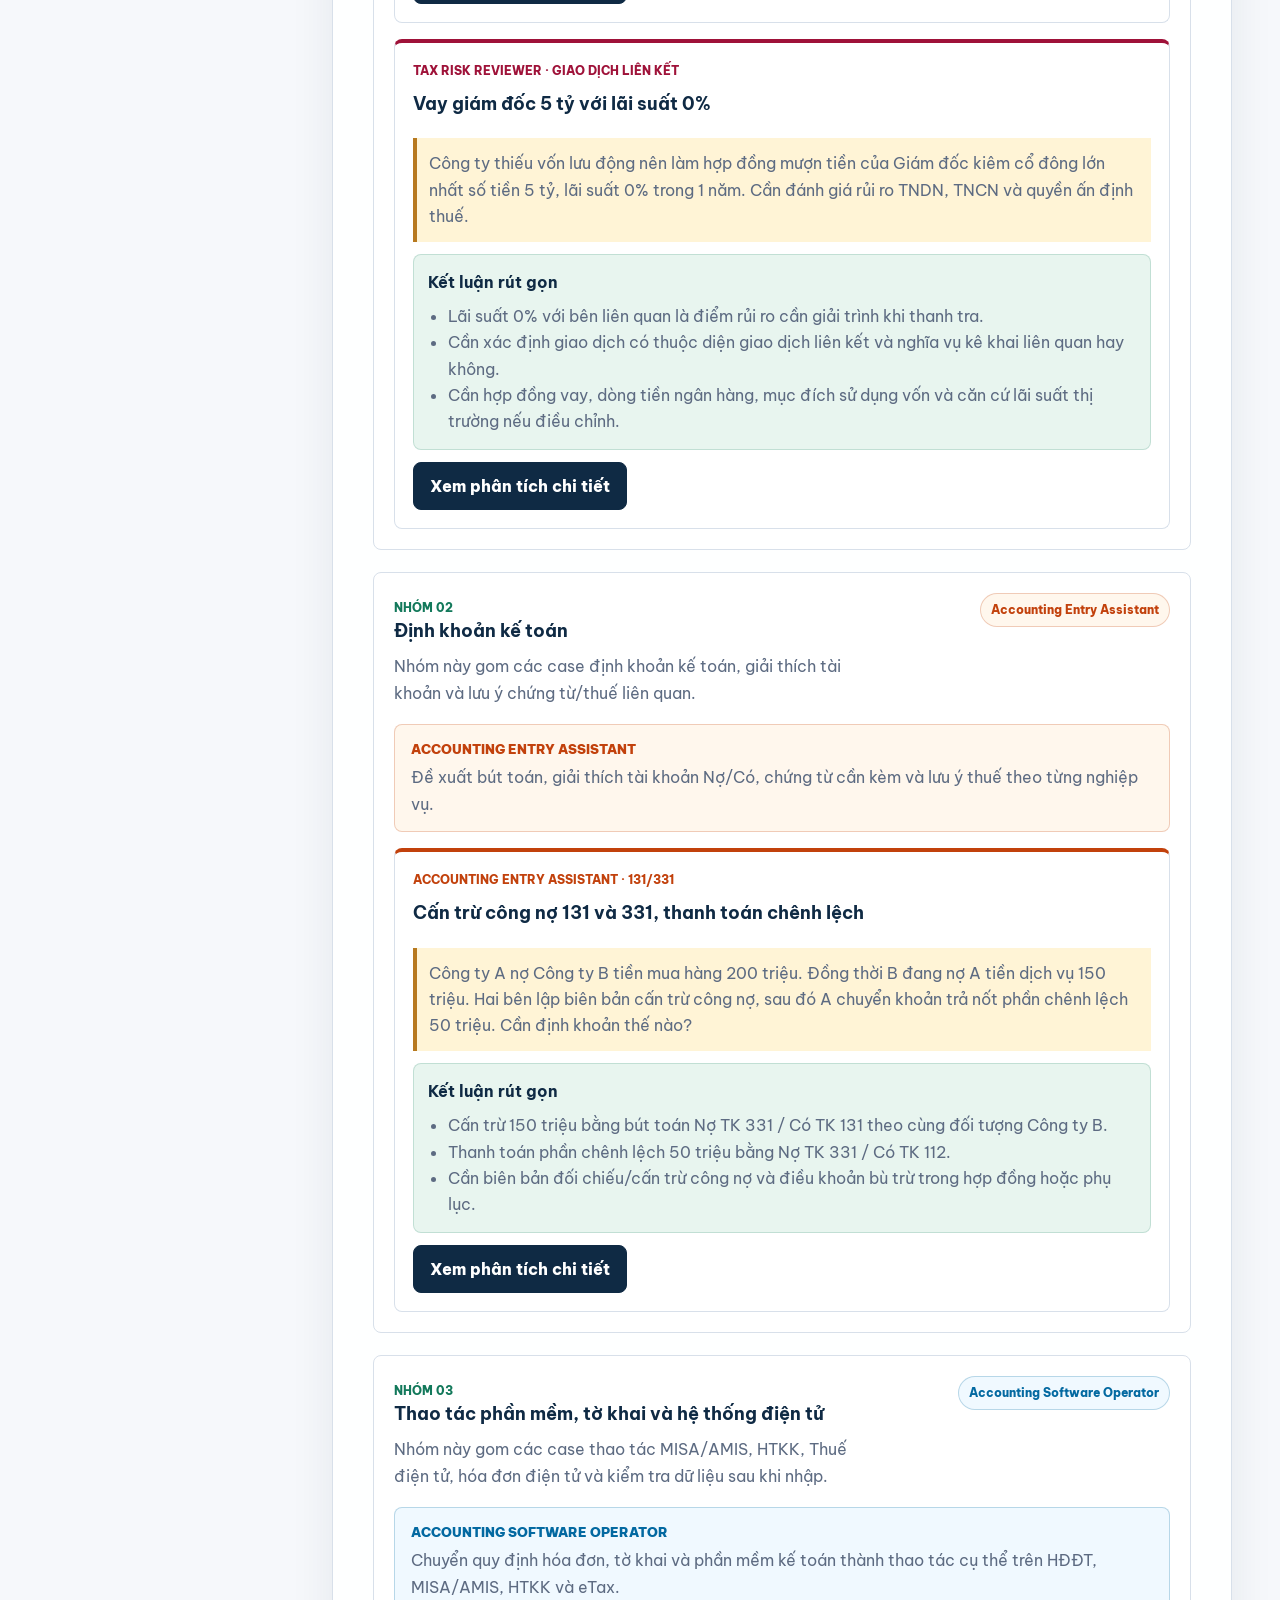
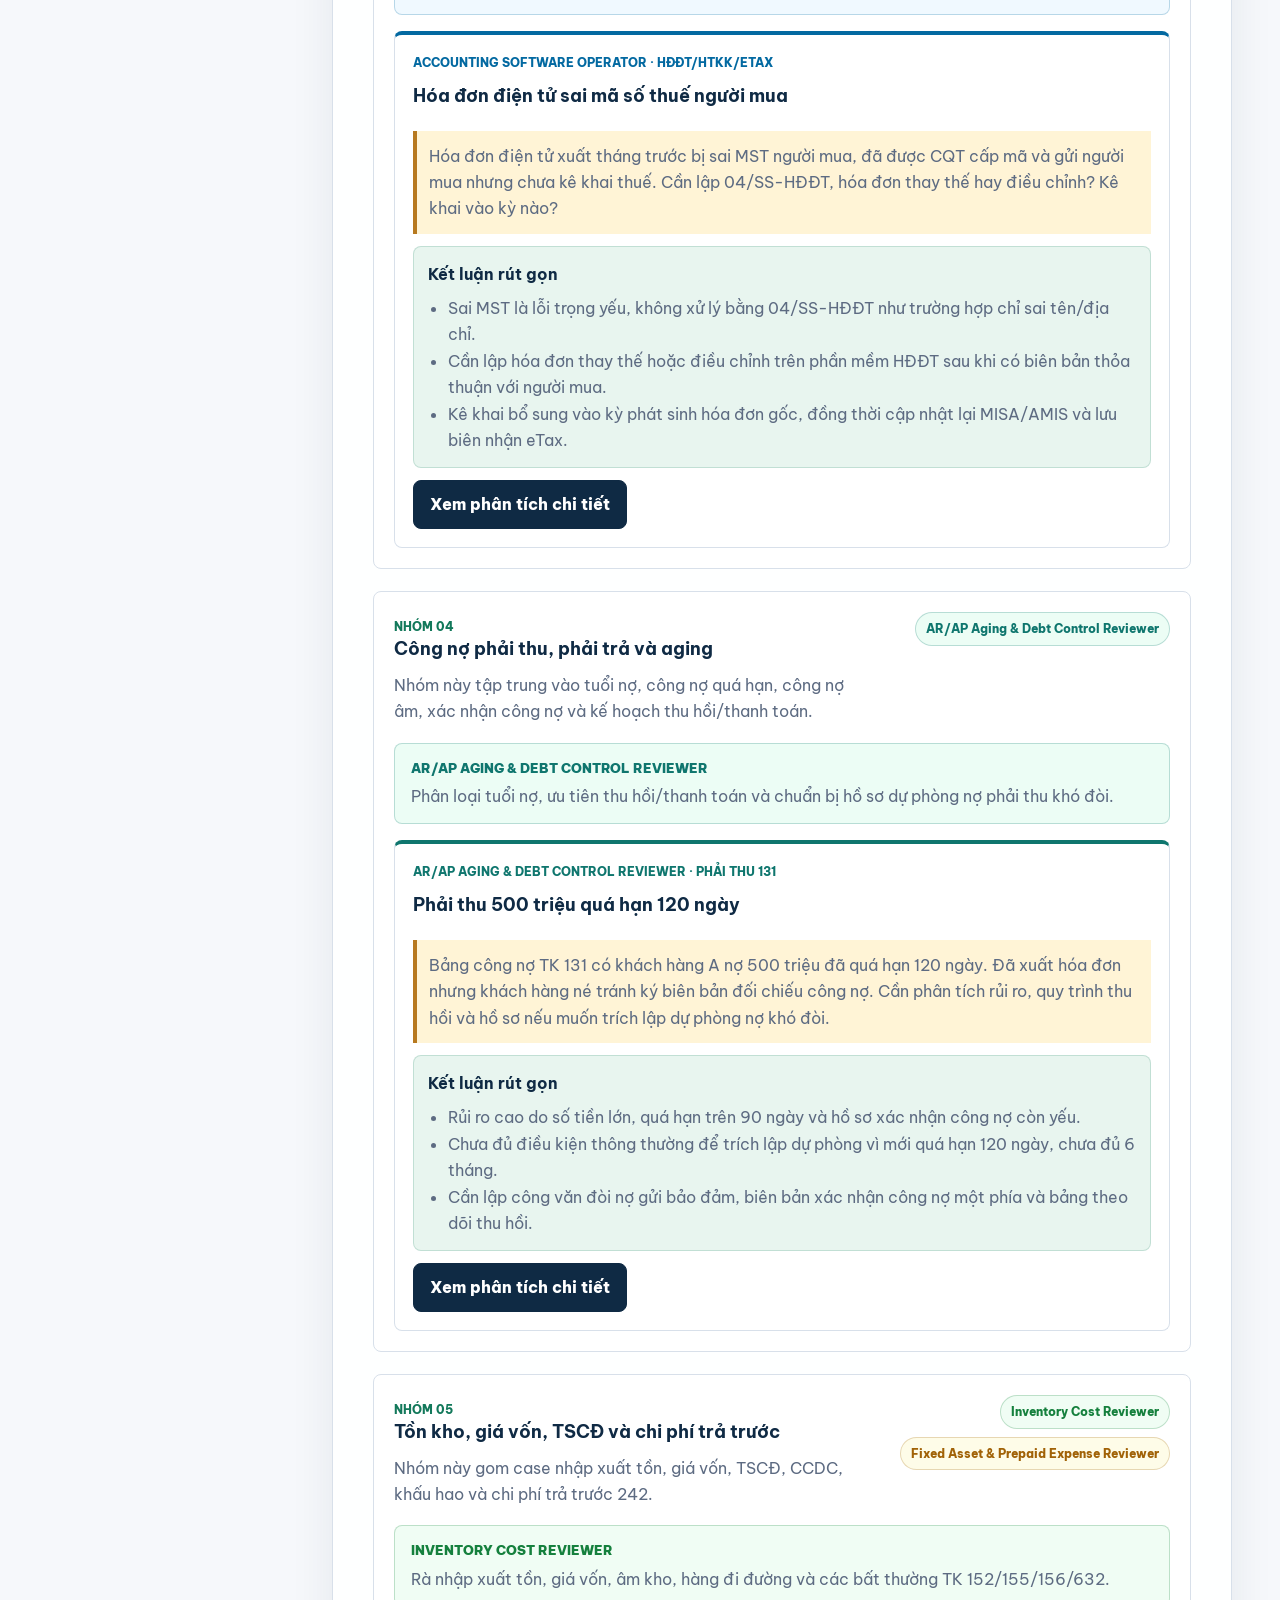
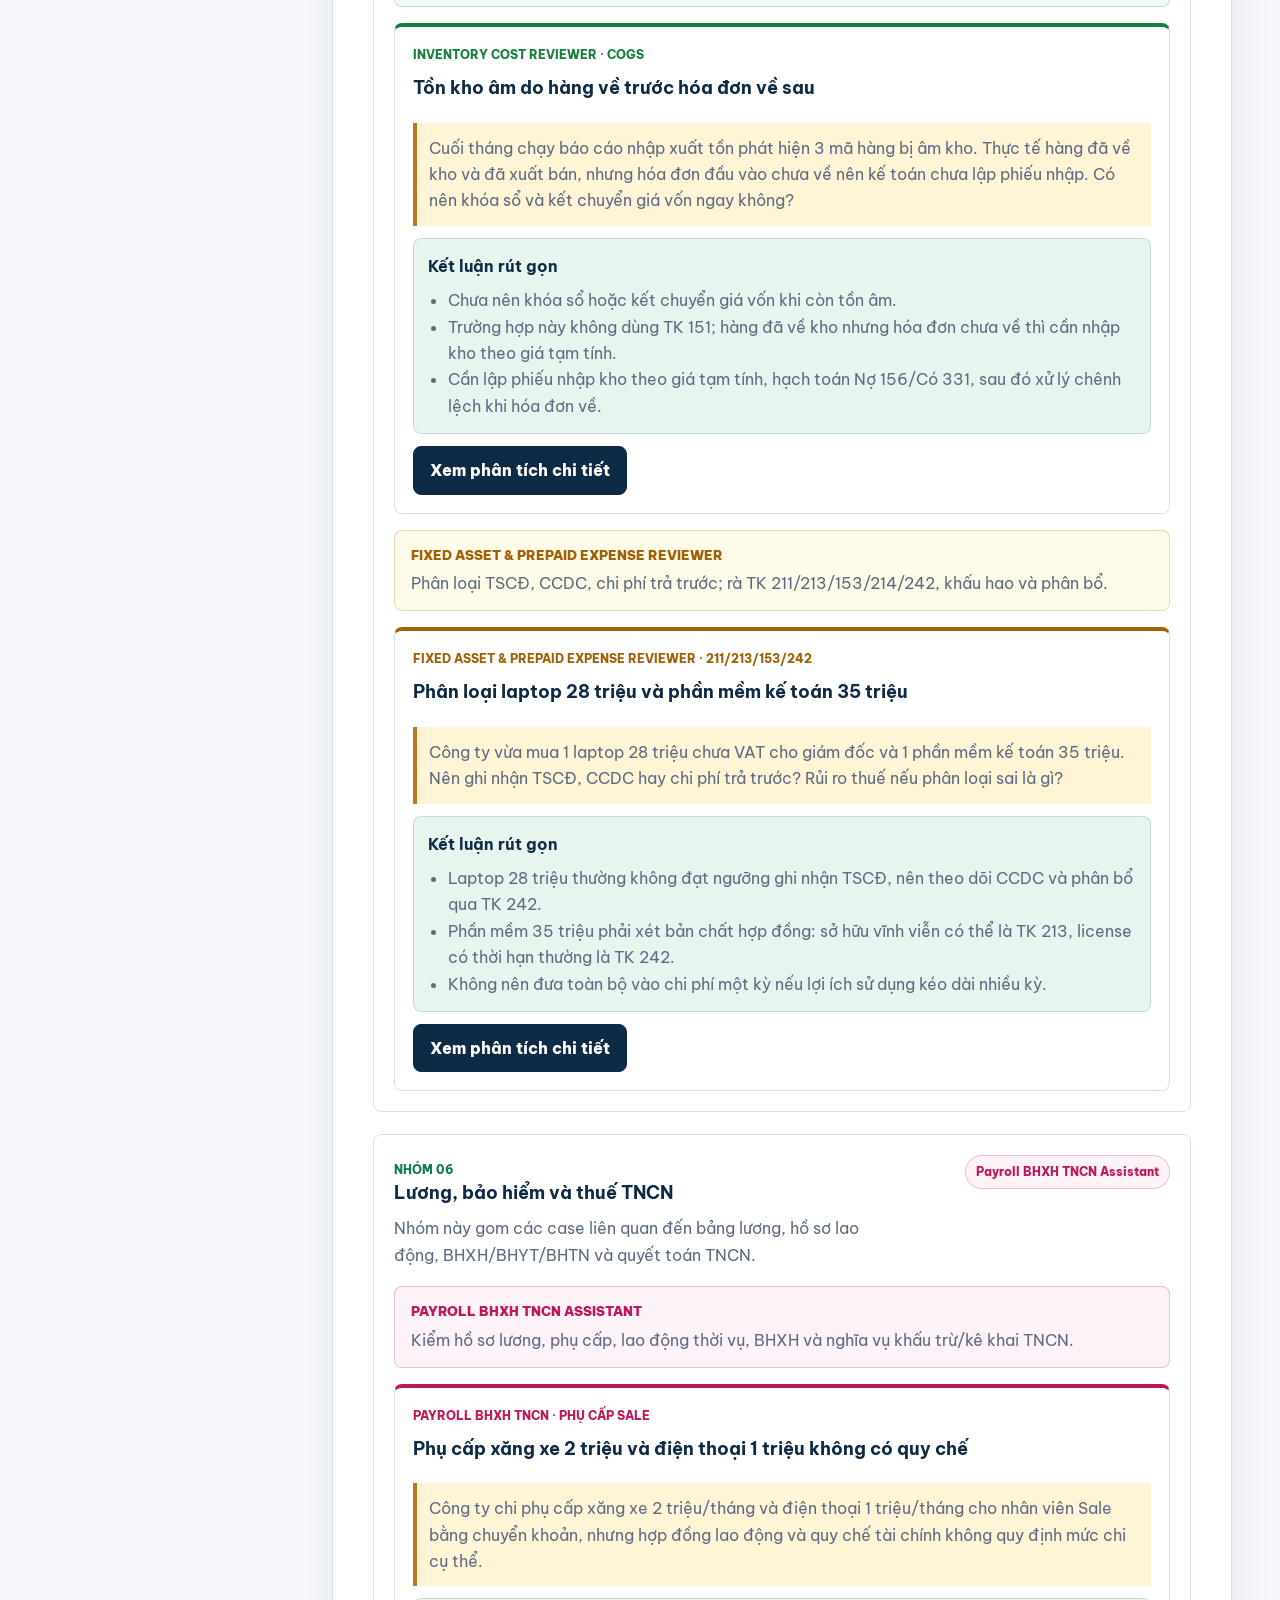
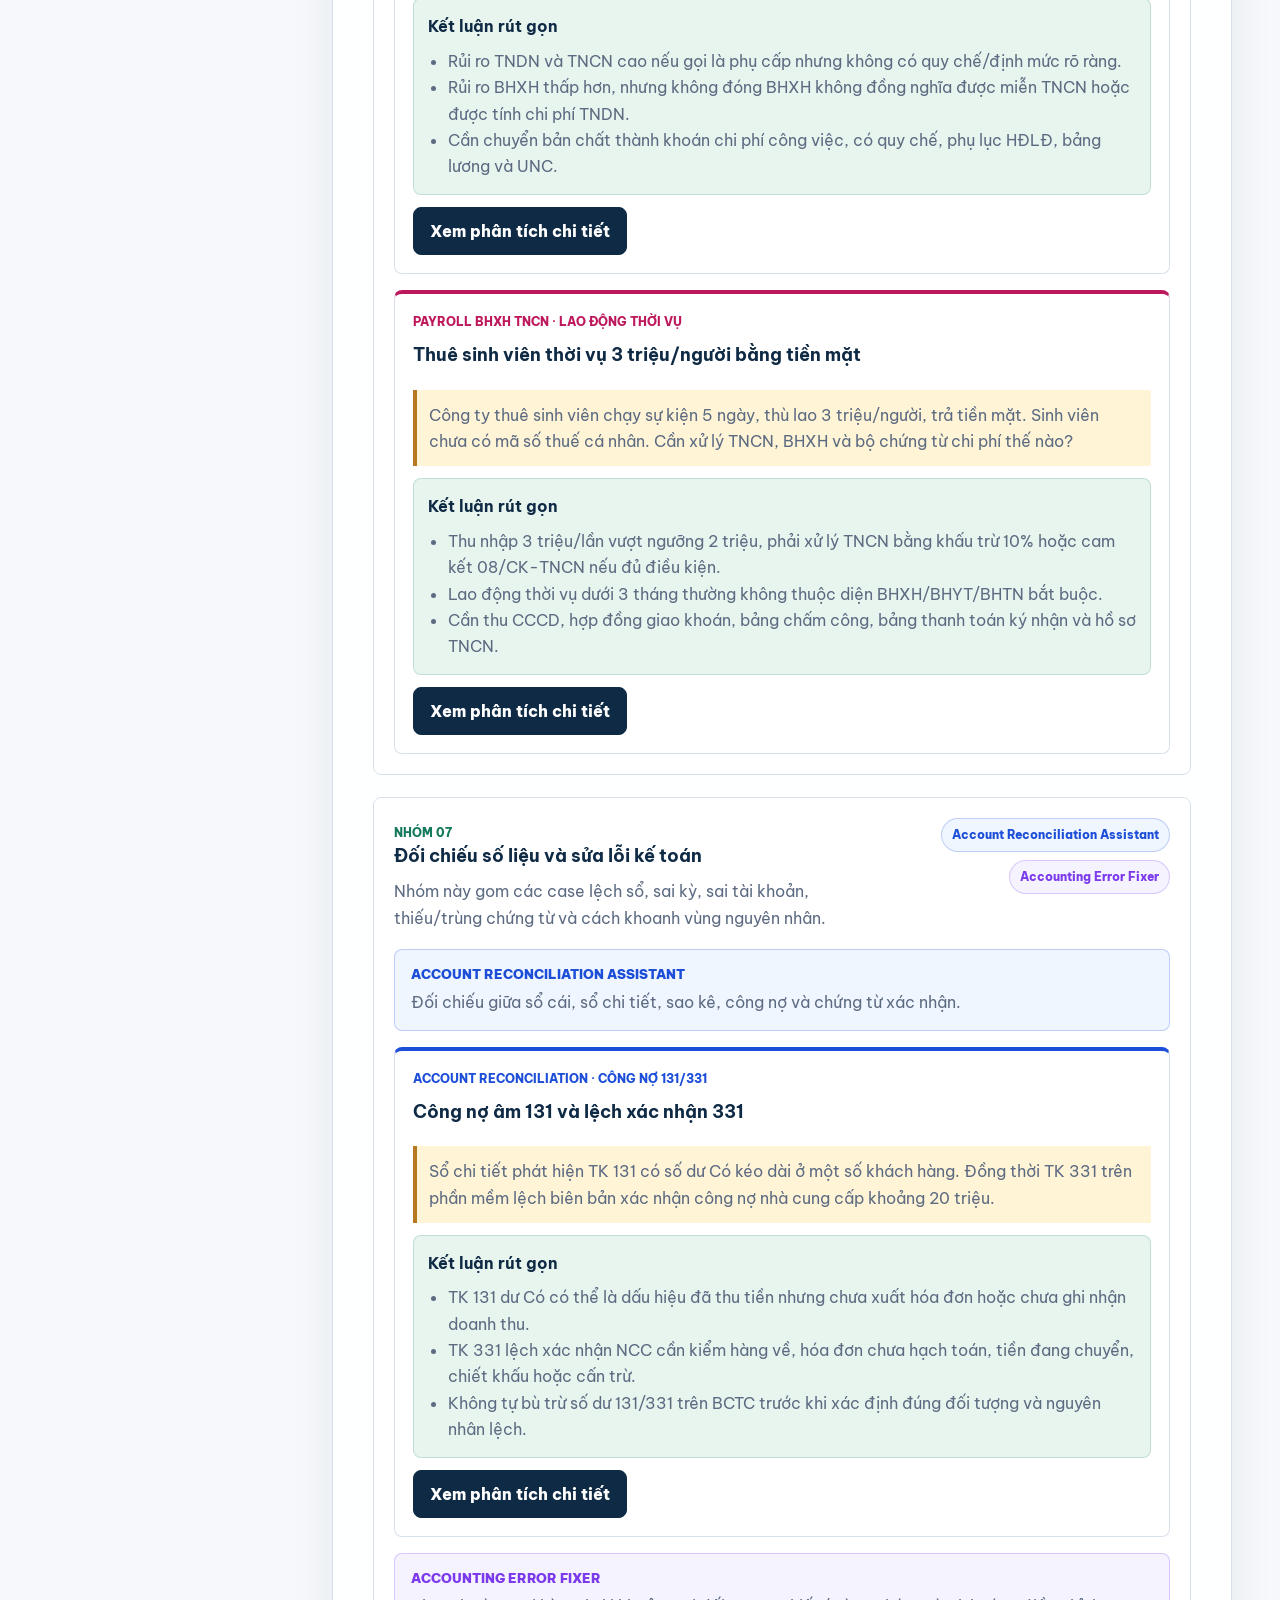
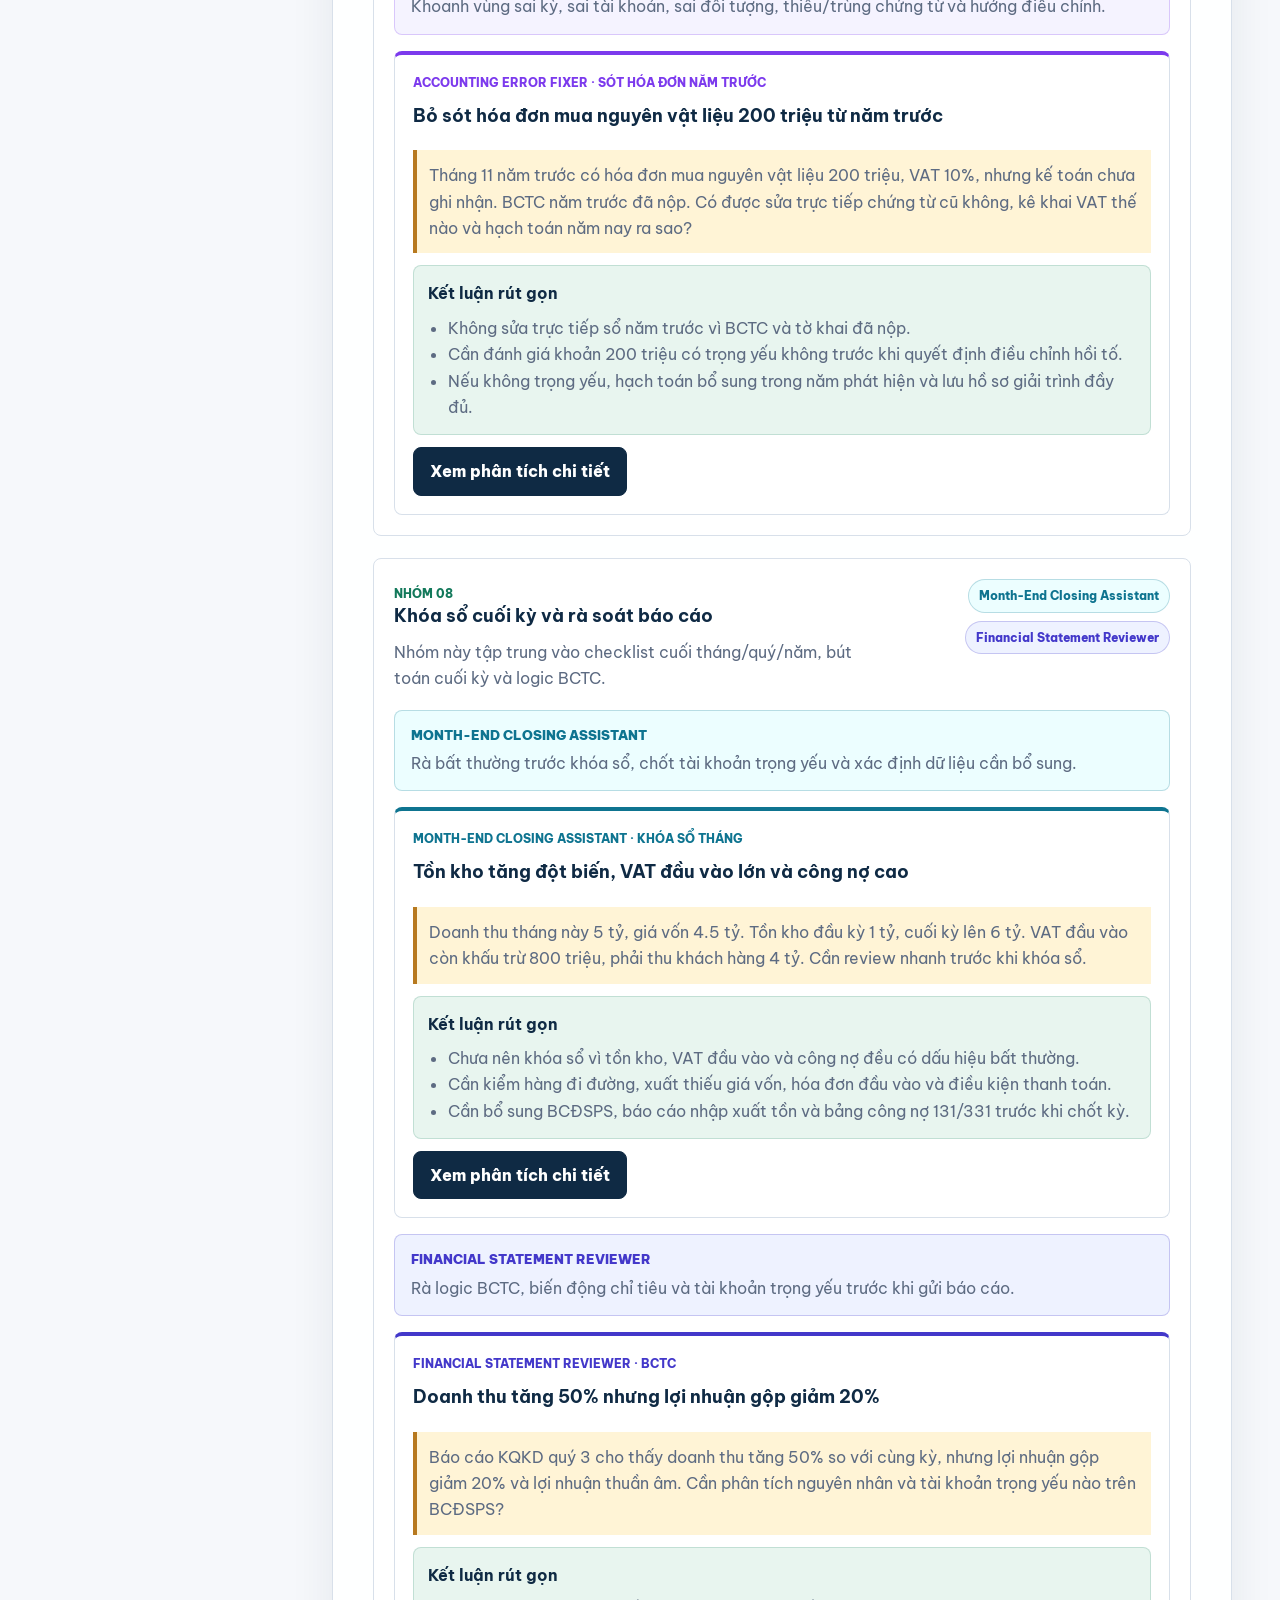
==== commit f2c6cb71: "Create interview document pages" ====
--- a/index.html
+++ b/index.html
@@ -8,7 +8,7 @@
     <link rel="preconnect" href="https://fonts.googleapis.com">
     <link rel="preconnect" href="https://fonts.gstatic.com" crossorigin>
     <link href="https://fonts.googleapis.com/css2?family=Be+Vietnam+Pro:wght@400;500;600;700;800&display=swap" rel="stylesheet">
-    <link rel="stylesheet" href="assets/css/styles.css?v=20260514-docs">
+    <link rel="stylesheet" href="assets/css/styles.css?v=20260514-pages">
   </head>
   <body>
     <a class="skip-link" href="#main">Bỏ qua điều hướng</a>
@@ -54,7 +54,8 @@
 
       <nav aria-label="Điều hướng liên hệ">
         <p>Liên Hệ</p>
-        <a href="#interview-docs">Tài liệu phỏng vấn</a>
+        <a href="bo-cau-hoi-phong-van.html">Bộ câu hỏi phỏng vấn</a>
+        <a href="bo-cau-tra-loi-phong-van.html">Bộ câu trả lời phỏng vấn</a>
         <a href="#contact">Về ứng viên</a>
       </nav>
     </aside>
@@ -71,7 +72,6 @@
             <div class="hero-actions">
               <a class="button primary" href="#skills">Xem skill map</a>
               <a class="button secondary" href="#cases">Xem case demo</a>
-              <a class="button secondary" href="#interview-docs">Tải tài liệu phỏng vấn</a>
             </div>
           </div>
           <div class="hero-panel" aria-label="Thông tin nhanh về KetoanAI">
@@ -2424,30 +2424,6 @@
         </div>
       </section>
 
-      <section id="interview-docs" class="section document-section">
-        <div class="section-heading">
-          <span class="eyebrow">Interview Pack</span>
-          <h2>Tài liệu chuẩn bị phỏng vấn</h2>
-          <p>Bộ tài liệu Word được soạn riêng theo CV Kế toán tổng hợp/Kế toán trưởng của Lê Thị Diệu Minh và dự án KetoanAI, dùng để luyện câu hỏi, câu trả lời mẫu và case nghiệp vụ trước phỏng vấn.</p>
-        </div>
-
-        <div class="document-grid" aria-label="Tài liệu tải xuống">
-          <article class="document-card">
-            <span class="document-tag">DOCX</span>
-            <h3>Bộ câu hỏi phỏng vấn</h3>
-            <p>Danh sách câu hỏi theo nhóm: giới thiệu bản thân, kinh nghiệm CV, nghiệp vụ kế toán - thuế, KetoanAI, câu hỏi hành vi và câu hỏi bẫy.</p>
-            <a class="button primary" href="assets/downloads/bo-cau-hoi-phong-van-le-thi-dieu-minh.docx" download>Tải bộ câu hỏi</a>
-          </article>
-
-          <article class="document-card">
-            <span class="document-tag">DOCX</span>
-            <h3>Bộ câu trả lời phỏng vấn</h3>
-            <p>Câu trả lời mẫu 60-90 giây, có phần rút gọn để học thuộc, bám sát kinh nghiệm kế toán tổng hợp và cách trình bày dự án KetoanAI.</p>
-            <a class="button primary" href="assets/downloads/bo-cau-tra-loi-phong-van-le-thi-dieu-minh.docx" download>Tải bộ câu trả lời</a>
-          </article>
-        </div>
-      </section>
-
       <footer id="contact" class="contact-footer">
         <div>
           <span class="eyebrow">Candidate Profile</span>
--- a/assets/css/styles.css
+++ b/assets/css/styles.css
@@ -144,6 +144,11 @@
   border-bottom: 1px solid var(--border);
 }
 
+.brand-link {
+  color: inherit;
+  text-decoration: none;
+}
+
 .brand-mark {
   display: inline-grid;
   place-items: center;
@@ -1464,54 +1469,6 @@
   color: var(--navy);
 }
 
-.document-section {
-  scroll-margin-top: 24px;
-}
-
-.document-grid {
-  display: grid;
-  grid-template-columns: repeat(2, minmax(0, 1fr));
-  gap: 18px;
-}
-
-.document-card {
-  display: grid;
-  gap: 14px;
-  align-content: start;
-  border: 1px solid rgba(26, 83, 92, 0.14);
-  border-radius: 8px;
-  background: linear-gradient(180deg, #fff, #f7fbfa);
-  padding: 22px;
-  box-shadow: 0 16px 40px rgba(31, 52, 74, 0.08);
-}
-
-.document-card h3 {
-  margin: 0;
-  color: var(--navy);
-  font-size: 21px;
-}
-
-.document-card p {
-  color: var(--muted);
-}
-
-.document-tag {
-  justify-self: start;
-  border: 1px solid rgba(19, 121, 91, 0.22);
-  border-radius: 999px;
-  background: var(--surface-green);
-  color: var(--green-dark);
-  font-size: 12px;
-  font-weight: 850;
-  letter-spacing: 0;
-  padding: 6px 10px;
-}
-
-.document-card .button {
-  justify-self: start;
-  margin-top: 2px;
-}
-
 .contact-card {
   display: grid;
   gap: 10px;
@@ -1533,6 +1490,150 @@
   color: var(--navy);
   font-weight: 800;
   overflow-wrap: anywhere;
+}
+
+.document-page {
+  background:
+    linear-gradient(180deg, rgba(232, 245, 239, 0.58), rgba(246, 248, 251, 0) 420px),
+    var(--bg);
+}
+
+.document-shell {
+  display: grid;
+  gap: 22px;
+}
+
+.doc-hero-section {
+  background:
+    linear-gradient(135deg, rgba(232, 245, 239, 0.92), rgba(255, 255, 255, 0.98)),
+    #fff;
+}
+
+.doc-hero-section h1 {
+  max-width: 880px;
+  margin: 8px 0 14px;
+  color: var(--navy);
+  font-size: clamp(42px, 6vw, 68px);
+  line-height: 1.05;
+}
+
+.doc-hero-section p {
+  max-width: 940px;
+  color: var(--muted);
+  font-size: 19px;
+}
+
+.doc-actions {
+  display: flex;
+  flex-wrap: wrap;
+  gap: 12px;
+  margin-top: 24px;
+}
+
+.doc-content-section {
+  display: grid;
+  gap: 18px;
+}
+
+.question-list,
+.answer-list {
+  display: grid;
+  gap: 14px;
+}
+
+.question-card,
+.answer-card {
+  border: 1px solid rgba(26, 83, 92, 0.14);
+  border-radius: 8px;
+  background: linear-gradient(180deg, #fff, #f8fbfa);
+  box-shadow: 0 14px 36px rgba(31, 52, 74, 0.07);
+}
+
+.question-card {
+  display: grid;
+  grid-template-columns: 64px minmax(0, 1fr);
+  gap: 18px;
+  padding: 20px;
+}
+
+.question-number,
+.answer-number {
+  display: inline-grid;
+  place-items: center;
+  width: 44px;
+  height: 44px;
+  border-radius: 8px;
+  background: var(--surface-green);
+  color: var(--green-dark);
+  font-weight: 850;
+}
+
+.question-card h3,
+.answer-card h3 {
+  margin: 0;
+  color: var(--navy);
+  font-size: 21px;
+  line-height: 1.35;
+}
+
+.question-detail {
+  display: grid;
+  gap: 10px;
+  margin: 14px 0 0;
+}
+
+.question-detail div {
+  border-left: 4px solid rgba(19, 121, 91, 0.22);
+  padding-left: 12px;
+}
+
+.question-detail dt {
+  color: var(--green-dark);
+  font-size: 12px;
+  font-weight: 850;
+  letter-spacing: 0;
+  text-transform: uppercase;
+}
+
+.question-detail dd {
+  margin: 3px 0 0;
+  color: var(--muted);
+}
+
+.answer-card {
+  display: grid;
+  gap: 14px;
+  padding: 22px;
+}
+
+.answer-card .answer-number {
+  justify-self: start;
+}
+
+.answer-body,
+.answer-short {
+  border-radius: 8px;
+  padding: 16px;
+}
+
+.answer-body {
+  background: #f4f6f9;
+}
+
+.answer-short {
+  background: #fff8e8;
+}
+
+.answer-body strong,
+.answer-short strong {
+  display: block;
+  margin-bottom: 6px;
+  color: var(--navy);
+}
+
+.answer-body p,
+.answer-short p {
+  color: var(--muted);
 }
 
 @media (prefers-reduced-motion: reduce) {
@@ -1661,6 +1762,11 @@
     width: 100%;
   }
 
+  .doc-actions {
+    align-items: stretch;
+    flex-direction: column;
+  }
+
   .workflow-list li {
     grid-template-columns: minmax(0, 1fr);
   }
@@ -1673,7 +1779,6 @@
 @media (max-width: 720px) {
   .metric-grid,
   .issue-grid,
-  .document-grid,
   .skill-grid,
   .case-grid,
   .case-group-header,
@@ -1685,6 +1790,10 @@
     grid-template-columns: minmax(0, 1fr);
   }
 
+  .question-card {
+    grid-template-columns: minmax(0, 1fr);
+  }
+
 }
 
 @media print {
